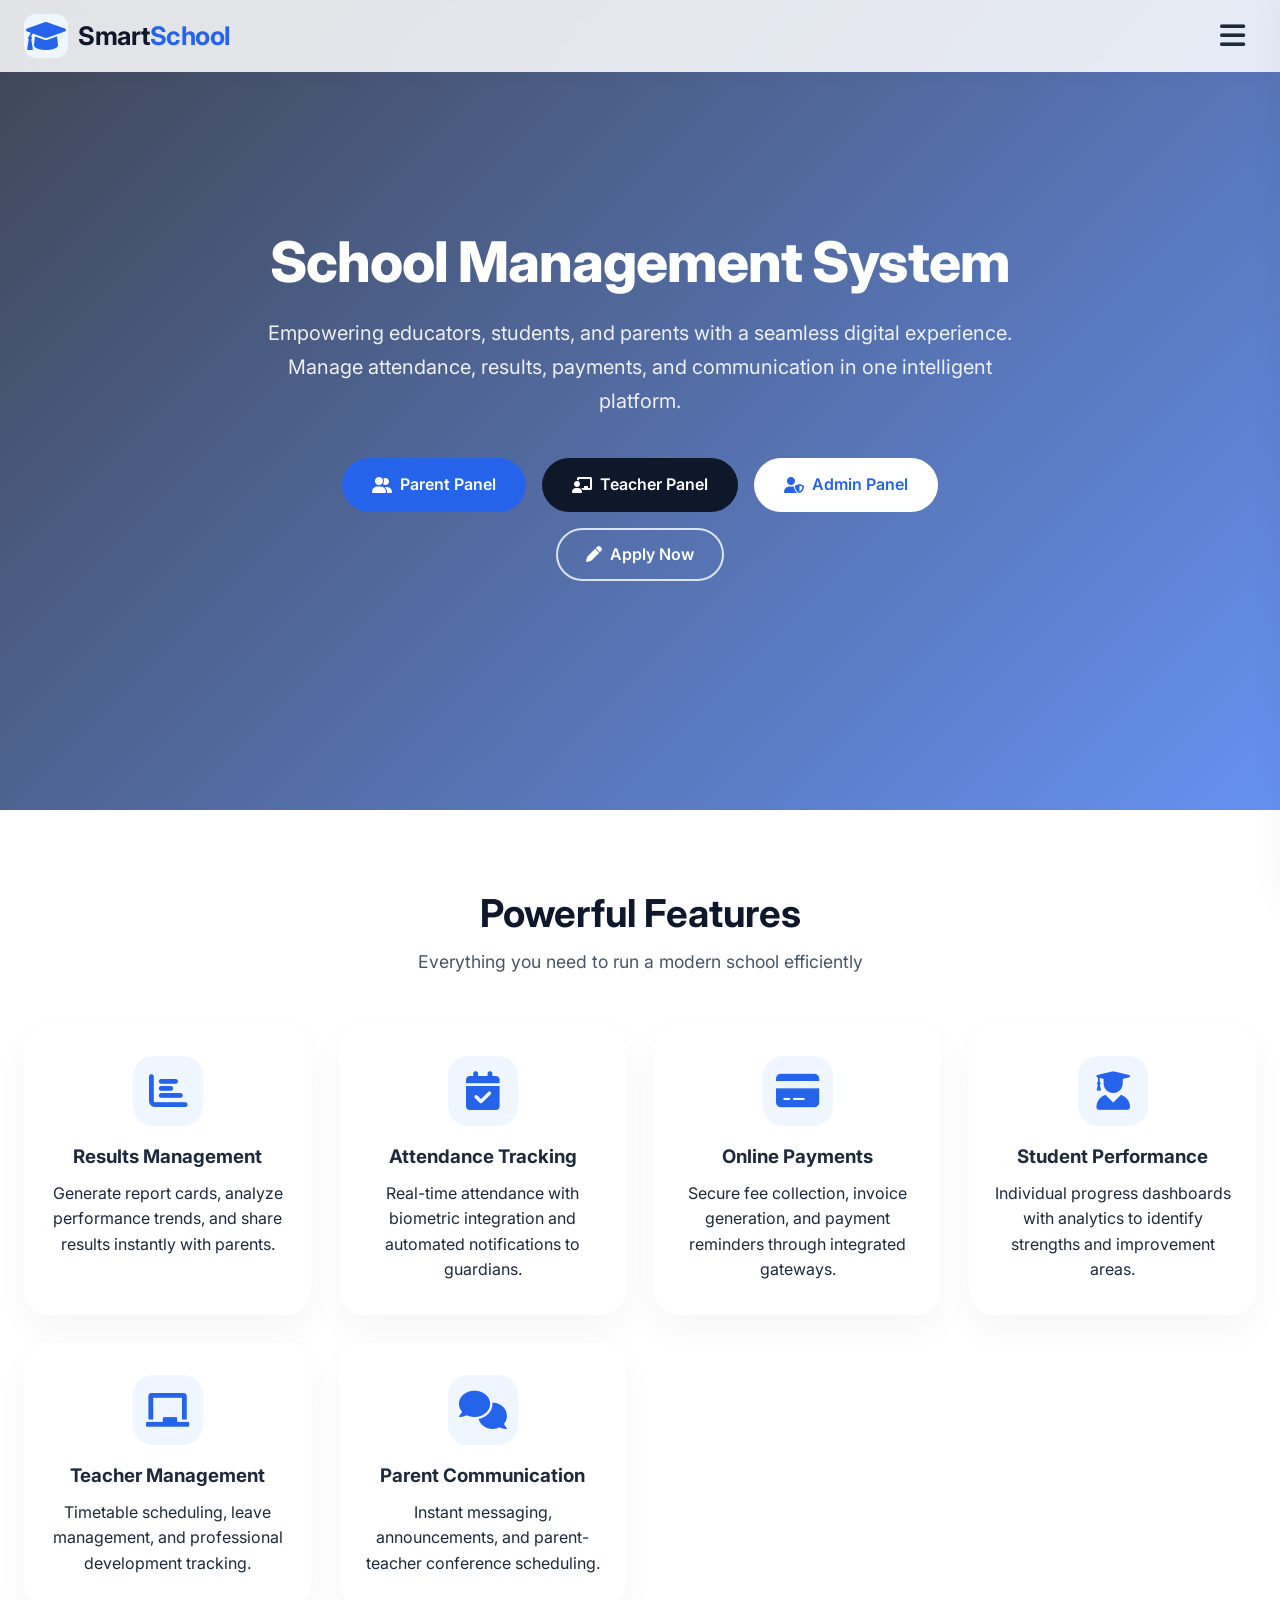
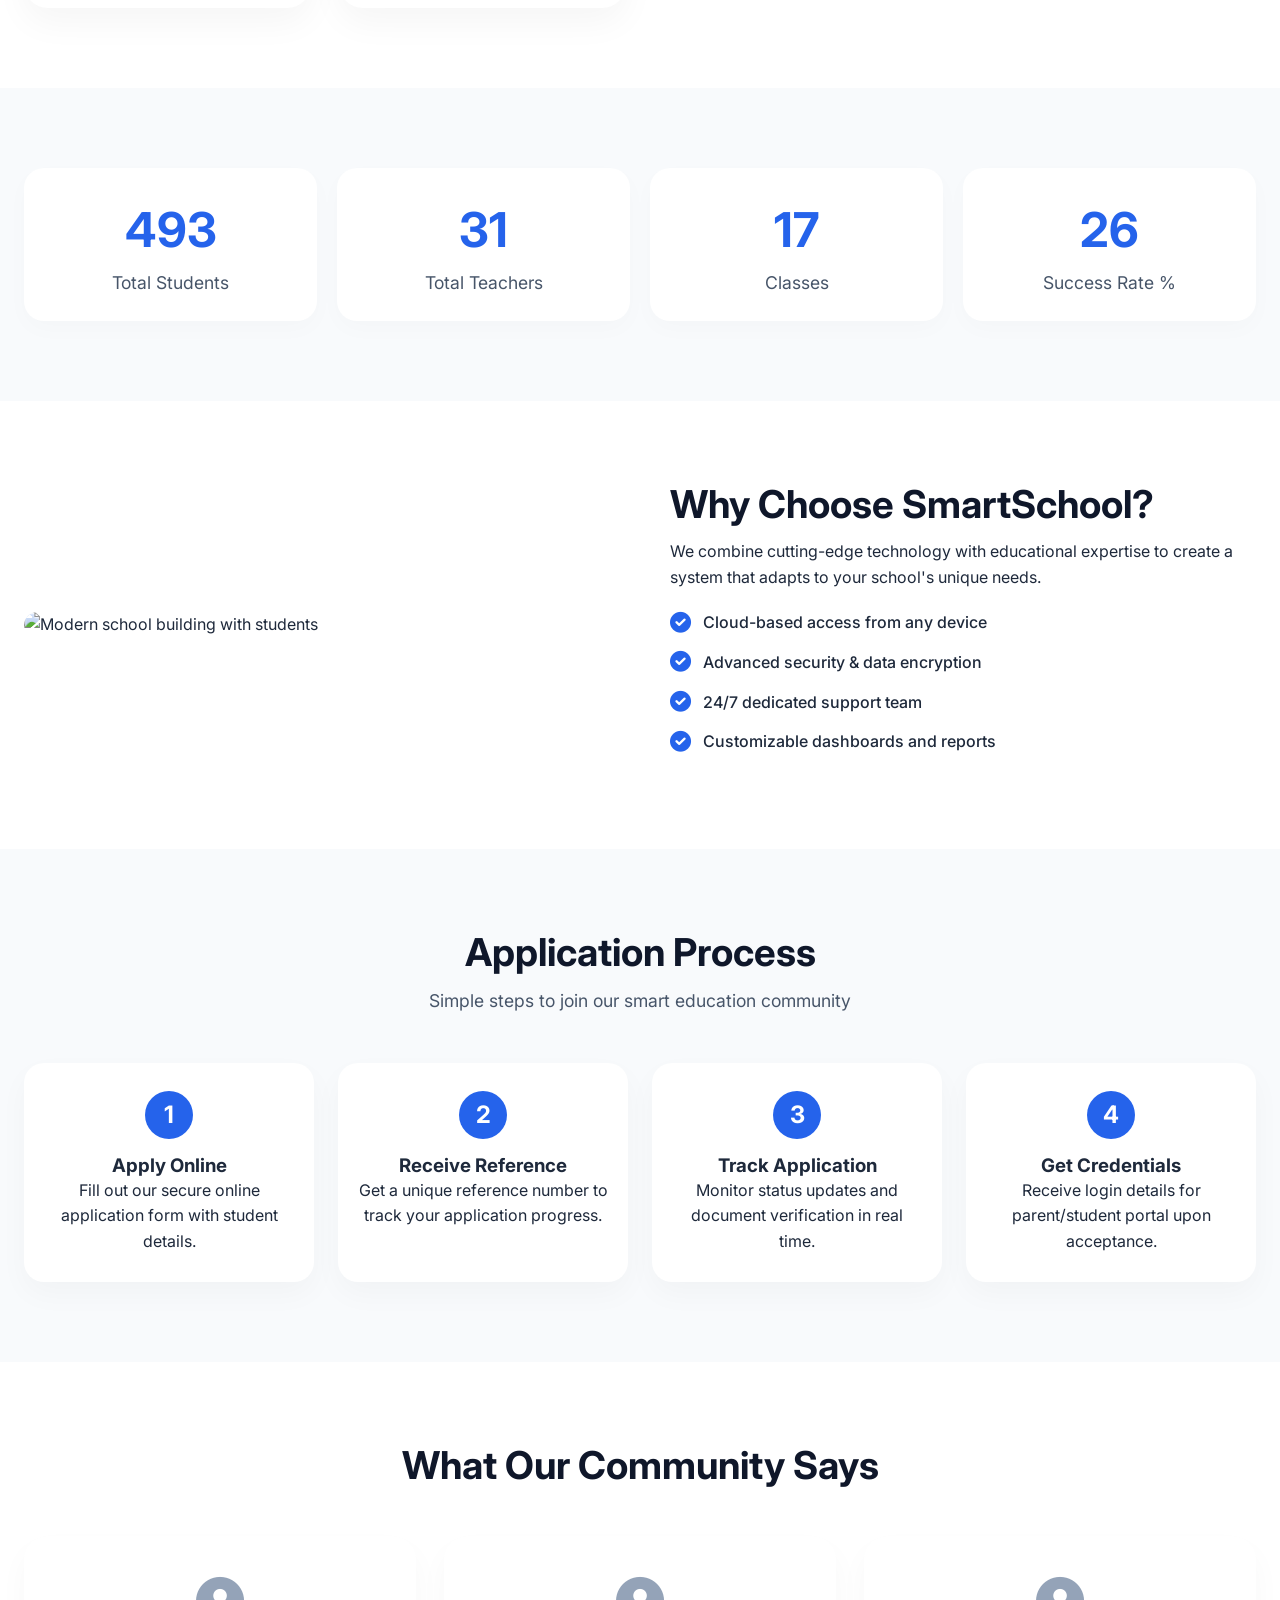
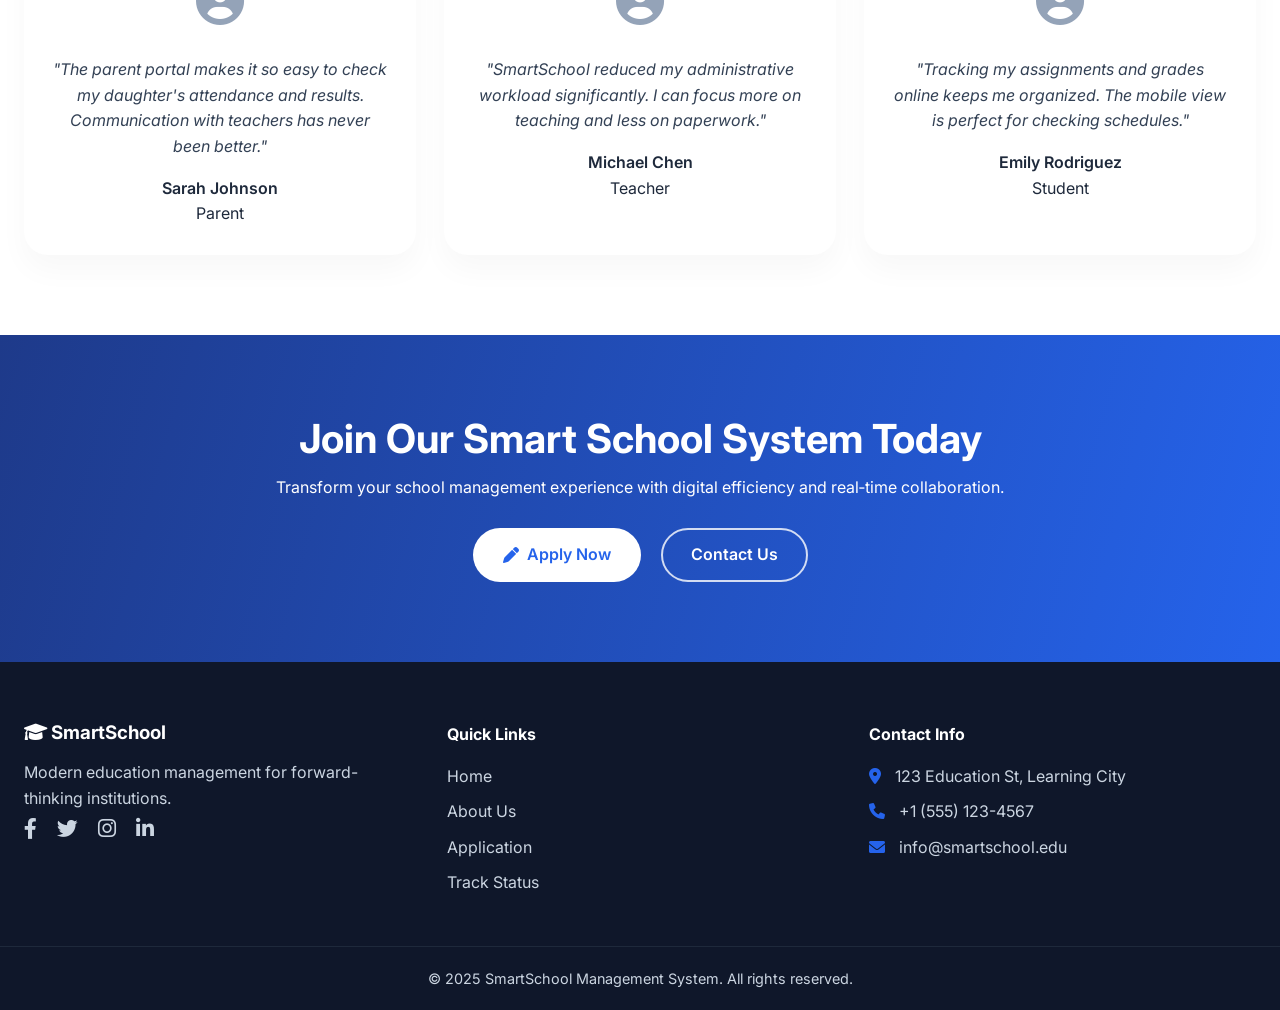
==== index.html @ 9fa846b4 "update html" ====
<!DOCTYPE html>
<html lang="en">
<head>
  <meta charset="UTF-8">
  <meta name="viewport" content="width=device-width, initial-scale=1.0, viewport-fit=cover">
  <title>School Management System | Smart Education</title>
  <!-- Font Awesome 6 icons -->
  <link rel="stylesheet" href="https://cdnjs.cloudflare.com/ajax/libs/font-awesome/6.0.0-beta3/css/all.min.css">
  <!-- Google Fonts: modern typography -->
  <link href="https://fonts.googleapis.com/css2?family=Inter:opsz,wght@14..32,400;14..32,500;14..32,600;14..32,700&display=swap" rel="stylesheet">
  <!-- Link to external CSS -->
  <link rel="stylesheet" href="css/index.css">
</head>
<body>
  <!-- Header / Navbar -->
  <header class="navbar" id="navbar">
    <div class="container nav-container">
      <a href="#" class="logo-area">
        <div class="logo-icon">
          <i class="fas fa-graduation-cap"></i>
        </div>
        <span class="logo-text">Smart<span class="logo-highlight">School</span></span>
      </a>
      <!-- Hamburger icon only (no links visible) -->
      <button class="hamburger-btn" id="hamburgerBtn" aria-label="Open menu">
        <i class="fas fa-bars"></i>
      </button>
    </div>
  </header>

  <!-- Sidebar navigation overlay -->
  <div class="sidebar-overlay" id="sidebarOverlay"></div>
  <nav class="sidebar" id="sidebar">
    <div class="sidebar-header">
      <span class="sidebar-title">Menu</span>
      <button class="close-sidebar-btn" id="closeSidebarBtn" aria-label="Close menu">
        <i class="fas fa-times"></i>
      </button>
    </div>
    <ul class="sidebar-nav">
      <li><a href="#home" class="nav-link">Home</a></li>
      <li><a href="aboutus.html" class="nav-link">About Us</a></li>
      <li><a href="contact.html" class="nav-link">Contact Us</a></li>
      <li><a href="application.html" class="nav-link">Application</a></li>
      <li><a href="track.html" class="nav-link">Track Application</a></li>
      <li><a href="parent-panel.html" class="nav-link panel-link"><i class="fas fa-user-friends"></i> Parent Panel</a></li>
      <li><a href="teacher-panel.html" class="nav-link panel-link"><i class="fas fa-chalkboard-teacher"></i> Teacher Panel</a></li>
      <li><a href="admin-panel.html" class="nav-link panel-link"><i class="fas fa-user-shield"></i> Admin Panel</a></li>
    </ul>
  </nav>

  <main>
    <!-- Hero Section -->
    <section class="hero" id="home">
      <div class="hero-overlay"></div>
      <div class="container hero-content">
        <h1 class="hero-title">School Management System</h1>
        <p class="hero-subtitle">Empowering educators, students, and parents with a seamless digital experience. Manage attendance, results, payments, and communication in one intelligent platform.</p>
        <div class="hero-buttons">
          <a href="#" class="btn btn-primary"><i class="fas fa-user-friends"></i> Parent Panel</a>
          <a href="#" class="btn btn-secondary"><i class="fas fa-chalkboard-teacher"></i> Teacher Panel</a>
          <a href="#" class="btn btn-accent"><i class="fas fa-user-shield"></i> Admin Panel</a>
          <a href="#" class="btn btn-outline-light"><i class="fas fa-pen"></i> Apply Now</a>
        </div>
      </div>
    </section>

    <!-- Features Section -->
    <section class="features section-padding" id="features">
      <div class="container">
        <div class="section-header">
          <h2>Powerful Features</h2>
          <p>Everything you need to run a modern school efficiently</p>
        </div>
        <div class="features-grid">
          <div class="feature-card">
            <div class="feature-icon"><i class="fas fa-chart-bar"></i></div>
            <h3>Results Management</h3>
            <p>Generate report cards, analyze performance trends, and share results instantly with parents.</p>
          </div>
          <div class="feature-card">
            <div class="feature-icon"><i class="fas fa-calendar-check"></i></div>
            <h3>Attendance Tracking</h3>
            <p>Real-time attendance with biometric integration and automated notifications to guardians.</p>
          </div>
          <div class="feature-card">
            <div class="feature-icon"><i class="fas fa-credit-card"></i></div>
            <h3>Online Payments</h3>
            <p>Secure fee collection, invoice generation, and payment reminders through integrated gateways.</p>
          </div>
          <div class="feature-card">
            <div class="feature-icon"><i class="fas fa-user-graduate"></i></div>
            <h3>Student Performance</h3>
            <p>Individual progress dashboards with analytics to identify strengths and improvement areas.</p>
          </div>
          <div class="feature-card">
            <div class="feature-icon"><i class="fas fa-chalkboard"></i></div>
            <h3>Teacher Management</h3>
            <p>Timetable scheduling, leave management, and professional development tracking.</p>
          </div>
          <div class="feature-card">
            <div class="feature-icon"><i class="fas fa-comments"></i></div>
            <h3>Parent Communication</h3>
            <p>Instant messaging, announcements, and parent-teacher conference scheduling.</p>
          </div>
        </div>
      </div>
    </section>

    <!-- Statistics Section with animated counters -->
    <section class="stats section-padding bg-light">
      <div class="container">
        <div class="stats-grid">
          <div class="stat-item">
            <span class="stat-number" data-target="1850">0</span>
            <span class="stat-label">Total Students</span>
          </div>
          <div class="stat-item">
            <span class="stat-number" data-target="120">0</span>
            <span class="stat-label">Total Teachers</span>
          </div>
          <div class="stat-item">
            <span class="stat-number" data-target="65">0</span>
            <span class="stat-label">Classes</span>
          </div>
          <div class="stat-item">
            <span class="stat-number" data-target="98">0</span>
            <span class="stat-label">Success Rate %</span>
          </div>
        </div>
      </div>
    </section>

    <!-- Why Choose Us Section -->
    <section class="why-us section-padding" id="about">
      <div class="container why-us-container">
        <div class="why-us-image">
          <img src="https://images.unsplash.com/photo-1523050854058-8df90910e94e?ixlib=rb-4.0.3&auto=format&fit=crop&w=1350&q=80" alt="Modern school building with students" loading="lazy">
        </div>
        <div class="why-us-content">
          <h2>Why Choose SmartSchool?</h2>
          <p>We combine cutting-edge technology with educational expertise to create a system that adapts to your school's unique needs.</p>
          <ul class="why-list">
            <li><i class="fas fa-check-circle"></i> Cloud-based access from any device</li>
            <li><i class="fas fa-check-circle"></i> Advanced security & data encryption</li>
            <li><i class="fas fa-check-circle"></i> 24/7 dedicated support team</li>
            <li><i class="fas fa-check-circle"></i> Customizable dashboards and reports</li>
          </ul>
        </div>
      </div>
    </section>

    <!-- Application Process Section -->
    <section class="process section-padding bg-light" id="apply">
      <div class="container">
        <div class="section-header">
          <h2>Application Process</h2>
          <p>Simple steps to join our smart education community</p>
        </div>
        <div class="process-steps">
          <div class="step-card">
            <div class="step-number">1</div>
            <h3>Apply Online</h3>
            <p>Fill out our secure online application form with student details.</p>
          </div>
          <div class="step-card">
            <div class="step-number">2</div>
            <h3>Receive Reference</h3>
            <p>Get a unique reference number to track your application progress.</p>
          </div>
          <div class="step-card">
            <div class="step-number">3</div>
            <h3>Track Application</h3>
            <p>Monitor status updates and document verification in real time.</p>
          </div>
          <div class="step-card">
            <div class="step-number">4</div>
            <h3>Get Credentials</h3>
            <p>Receive login details for parent/student portal upon acceptance.</p>
          </div>
        </div>
      </div>
    </section>

    <!-- Testimonials Section -->
    <section class="testimonials section-padding" id="testimonials">
      <div class="container">
        <div class="section-header">
          <h2>What Our Community Says</h2>
        </div>
        <div class="testimonials-grid">
          <div class="testimonial-card">
            <div class="testimonial-avatar"><i class="fas fa-user-circle"></i></div>
            <p>"The parent portal makes it so easy to check my daughter's attendance and results. Communication with teachers has never been better."</p>
            <h4>Sarah Johnson</h4>
            <span>Parent</span>
          </div>
          <div class="testimonial-card">
            <div class="testimonial-avatar"><i class="fas fa-user-circle"></i></div>
            <p>"SmartSchool reduced my administrative workload significantly. I can focus more on teaching and less on paperwork."</p>
            <h4>Michael Chen</h4>
            <span>Teacher</span>
          </div>
          <div class="testimonial-card">
            <div class="testimonial-avatar"><i class="fas fa-user-circle"></i></div>
            <p>"Tracking my assignments and grades online keeps me organized. The mobile view is perfect for checking schedules."</p>
            <h4>Emily Rodriguez</h4>
            <span>Student</span>
          </div>
        </div>
      </div>
    </section>

    <!-- CTA Section -->
    <section class="cta section-padding" id="track">
      <div class="container cta-content">
        <h2>Join Our Smart School System Today</h2>
        <p>Transform your school management experience with digital efficiency and real‑time collaboration.</p>
        <div class="cta-buttons">
          <a href="#" class="btn btn-light"><i class="fas fa-pen"></i> Apply Now</a>
          <a href="#" class="btn btn-outline-light">Contact Us</a>
        </div>
      </div>
    </section>
  </main>

  <!-- Footer -->
  <footer class="footer" id="contact">
    <div class="container footer-grid">
      <div class="footer-col">
        <h3><i class="fas fa-graduation-cap"></i> SmartSchool</h3>
        <p>Modern education management for forward-thinking institutions.</p>
        <div class="social-icons">
          <a href="#"><i class="fab fa-facebook-f"></i></a>
          <a href="#"><i class="fab fa-twitter"></i></a>
          <a href="#"><i class="fab fa-instagram"></i></a>
          <a href="#"><i class="fab fa-linkedin-in"></i></a>
        </div>
      </div>
      <div class="footer-col">
        <h4>Quick Links</h4>
        <ul>
          <li><a href="#">Home</a></li>
          <li><a href="#">About Us</a></li>
          <li><a href="#">Application</a></li>
          <li><a href="#">Track Status</a></li>
        </ul>
      </div>
      <div class="footer-col">
        <h4>Contact Info</h4>
        <ul class="contact-info">
          <li><i class="fas fa-map-marker-alt"></i> 123 Education St, Learning City</li>
          <li><i class="fas fa-phone"></i> +1 (555) 123-4567</li>
          <li><i class="fas fa-envelope"></i> info@smartschool.edu</li>
        </ul>
      </div>
    </div>
    <div class="footer-bottom container">
      <p>&copy; 2025 SmartSchool Management System. All rights reserved.</p>
    </div>
  </footer>

  <!-- Link to external JavaScript -->
  <script src="js/index.js"></script>
</body>
</html>
---- css/index.css ----
/* index.css - Modern School Management System Styles */

/* Base & Reset */
* {
  margin: 0;
  padding: 0;
  box-sizing: border-box;
}

body {
  font-family: 'Inter', sans-serif;
  background: #ffffff;
  color: #1e293b;
  line-height: 1.6;
  overflow-x: hidden;
}

.container {
  max-width: 1280px;
  margin: 0 auto;
  padding: 0 24px;
}

.section-padding {
  padding: 80px 0;
}

/* Typography */
h1, h2, h3 {
  font-weight: 700;
  line-height: 1.2;
}

h2 {
  font-size: 2.4rem;
  margin-bottom: 12px;
  color: #0f172a;
}

.section-header {
  text-align: center;
  margin-bottom: 48px;
}

.section-header p {
  font-size: 1.1rem;
  color: #475569;
  max-width: 600px;
  margin: 0 auto;
}

/* Navbar - transparent at top, solid on scroll */
.navbar {
  position: fixed;
  top: 0;
  left: 0;
  width: 100%;
  z-index: 1000;
  background: rgba(255, 255, 255, 0.85);
  backdrop-filter: blur(12px);
  box-shadow: 0 4px 20px rgba(0,0,0,0.02);
  transition: background 0.3s ease, box-shadow 0.3s ease;
  padding: 12px 0;
}

.navbar.scrolled {
  background: rgba(255, 255, 255, 0.98);
  box-shadow: 0 10px 30px rgba(0,0,0,0.06);
}

.nav-container {
  display: flex;
  align-items: center;
  justify-content: space-between;
}

.logo-area {
  display: flex;
  align-items: center;
  text-decoration: none;
  gap: 10px;
}

.logo-icon {
  font-size: 2rem;
  color: #2563eb;
  background: #eff6ff;
  width: 44px;
  height: 44px;
  display: flex;
  align-items: center;
  justify-content: center;
  border-radius: 12px;
}

.logo-text {
  font-size: 1.6rem;
  font-weight: 700;
  color: #0f172a;
  letter-spacing: -0.5px;
}

.logo-highlight {
  color: #2563eb;
}

/* Hamburger button */
.hamburger-btn {
  background: transparent;
  border: none;
  font-size: 1.8rem;
  color: #1e293b;
  cursor: pointer;
  display: flex;
  align-items: center;
  justify-content: center;
  width: 48px;
  height: 48px;
  border-radius: 12px;
  transition: background 0.2s;
}

.hamburger-btn:hover {
  background: #f1f5f9;
}

/* Sidebar overlay */
.sidebar-overlay {
  position: fixed;
  top: 0;
  left: 0;
  width: 100%;
  height: 100%;
  background: rgba(0, 0, 0, 0.5);
  z-index: 1100;
  opacity: 0;
  visibility: hidden;
  transition: opacity 0.3s ease, visibility 0.3s ease;
}

.sidebar-overlay.active {
  opacity: 1;
  visibility: visible;
}

/* Sidebar navigation */
.sidebar {
  position: fixed;
  top: 0;
  right: -320px;
  width: 300px;
  max-width: 85%;
  height: 100%;
  background: #ffffff;
  box-shadow: -10px 0 40px rgba(0,0,0,0.08);
  z-index: 1200;
  padding: 24px 20px;
  transition: right 0.35s cubic-bezier(0.25, 0.8, 0.25, 1);
  display: flex;
  flex-direction: column;
}

.sidebar.active {
  right: 0;
}

.sidebar-header {
  display: flex;
  justify-content: space-between;
  align-items: center;
  margin-bottom: 32px;
}

.sidebar-title {
  font-weight: 600;
  font-size: 1.3rem;
  color: #0f172a;
}

.close-sidebar-btn {
  background: none;
  border: none;
  font-size: 1.6rem;
  color: #64748b;
  cursor: pointer;
  padding: 6px;
  border-radius: 8px;
  transition: background 0.2s;
}

.close-sidebar-btn:hover {
  background: #f1f5f9;
}

.sidebar-nav {
  list-style: none;
  display: flex;
  flex-direction: column;
  gap: 12px;
}

.sidebar-nav li a {
  display: block;
  padding: 12px 16px;
  border-radius: 12px;
  color: #334155;
  text-decoration: none;
  font-weight: 500;
  transition: all 0.2s;
  font-size: 1.05rem;
}

.sidebar-nav li a:hover,
.sidebar-nav li a:focus {
  background: #eff6ff;
  color: #2563eb;
}

.panel-link i {
  margin-right: 10px;
  width: 20px;
  text-align: center;
}

/* Hero section */
.hero {
  position: relative;
  min-height: 90vh;
  display: flex;
  align-items: center;
  background: url('https://images.unsplash.com/photo-1497633762265-9d179a990aa6?ixlib=rb-4.0.3&auto=format&fit=crop&w=1470&q=80') center/cover no-repeat;
  color: white;
  margin-top: 0;
}

.hero-overlay {
  position: absolute;
  top: 0;
  left: 0;
  width: 100%;
  height: 100%;
  background: linear-gradient(135deg, rgba(15,23,42,0.8) 0%, rgba(37,99,235,0.7) 100%);
}

.hero-content {
  position: relative;
  z-index: 2;
  max-width: 800px;
  text-align: center;
  margin: 0 auto;
}

.hero-title {
  font-size: 3.5rem;
  font-weight: 800;
  margin-bottom: 20px;
  letter-spacing: -1px;
}

.hero-subtitle {
  font-size: 1.25rem;
  margin-bottom: 40px;
  color: rgba(255,255,255,0.9);
  line-height: 1.7;
}

.hero-buttons {
  display: flex;
  flex-wrap: wrap;
  justify-content: center;
  gap: 16px;
}

/* Buttons global */
.btn {
  display: inline-flex;
  align-items: center;
  gap: 8px;
  padding: 12px 28px;
  border-radius: 40px;
  font-weight: 600;
  text-decoration: none;
  transition: all 0.25s;
  font-size: 1rem;
  border: 2px solid transparent;
}

.btn-primary {
  background: #2563eb;
  color: white;
}
.btn-primary:hover { background: #1d4ed8; transform: translateY(-2px); box-shadow: 0 8px 20px rgba(37,99,235,0.3); }

.btn-secondary {
  background: #0f172a;
  color: white;
}
.btn-secondary:hover { background: #1e293b; transform: translateY(-2px); }

.btn-accent {
  background: #ffffff;
  color: #2563eb;
}
.btn-accent:hover { background: #f8fafc; transform: translateY(-2px); }

.btn-outline-light {
  border-color: rgba(255,255,255,0.8);
  color: white;
}
.btn-outline-light:hover { background: rgba(255,255,255,0.15); }

.btn-light {
  background: white;
  color: #2563eb;
}
.btn-light:hover { background: #f1f5f9; }

/* Features grid */
.features-grid {
  display: grid;
  grid-template-columns: repeat(auto-fit, minmax(280px, 1fr));
  gap: 28px;
}

.feature-card {
  background: white;
  padding: 32px 24px;
  border-radius: 24px;
  box-shadow: 0 15px 35px rgba(0,0,0,0.04);
  transition: transform 0.3s, box-shadow 0.3s;
  text-align: center;
}

.feature-card:hover {
  transform: translateY(-8px);
  box-shadow: 0 25px 45px rgba(37,99,235,0.08);
}

.feature-icon {
  font-size: 2.4rem;
  color: #2563eb;
  background: #eff6ff;
  width: 70px;
  height: 70px;
  display: flex;
  align-items: center;
  justify-content: center;
  margin: 0 auto 20px;
  border-radius: 20px;
}

.feature-card h3 {
  margin-bottom: 12px;
}

/* Statistics */
.bg-light {
  background: #f8fafc;
}

.stats-grid {
  display: grid;
  grid-template-columns: repeat(4, 1fr);
  gap: 20px;
  text-align: center;
}

.stat-item {
  padding: 24px;
  background: white;
  border-radius: 20px;
  box-shadow: 0 8px 25px rgba(0,0,0,0.02);
}

.stat-number {
  font-size: 3rem;
  font-weight: 700;
  color: #2563eb;
  display: block;
}

.stat-label {
  font-size: 1.1rem;
  color: #475569;
}

/* Why Choose Us */
.why-us-container {
  display: flex;
  align-items: center;
  gap: 60px;
  flex-wrap: wrap;
}

.why-us-image {
  flex: 1 1 400px;
  border-radius: 24px;
  overflow: hidden;
}

.why-us-image img {
  width: 100%;
  height: auto;
  display: block;
  object-fit: cover;
  border-radius: 24px;
}

.why-us-content {
  flex: 1 1 400px;
}

.why-list {
  list-style: none;
  margin-top: 20px;
}

.why-list li {
  margin-bottom: 14px;
  display: flex;
  align-items: center;
  gap: 12px;
  font-weight: 500;
}

.why-list i {
  color: #2563eb;
  font-size: 1.3rem;
}

/* Process steps */
.process-steps {
  display: grid;
  grid-template-columns: repeat(auto-fit, minmax(220px, 1fr));
  gap: 24px;
}

.step-card {
  background: white;
  padding: 28px 20px;
  border-radius: 20px;
  text-align: center;
  box-shadow: 0 12px 30px rgba(0,0,0,0.03);
  transition: transform 0.2s;
}

.step-card:hover { transform: translateY(-5px); }

.step-number {
  width: 48px;
  height: 48px;
  background: #2563eb;
  color: white;
  font-weight: 700;
  font-size: 1.5rem;
  border-radius: 50%;
  display: flex;
  align-items: center;
  justify-content: center;
  margin: 0 auto 16px;
}

/* Testimonials */
.testimonials-grid {
  display: grid;
  grid-template-columns: repeat(auto-fit, minmax(260px, 1fr));
  gap: 28px;
}

.testimonial-card {
  background: white;
  padding: 28px;
  border-radius: 24px;
  box-shadow: 0 15px 30px rgba(0,0,0,0.03);
  text-align: center;
}

.testimonial-avatar {
  font-size: 3rem;
  color: #94a3b8;
  margin-bottom: 16px;
}

.testimonial-card p {
  font-style: italic;
  color: #334155;
}

.testimonial-card h4 {
  margin-top: 16px;
  font-weight: 600;
}

/* CTA */
.cta {
  background: linear-gradient(105deg, #1e3a8a, #2563eb);
  color: white;
  text-align: center;
  border-radius: 0;
}

.cta-content h2 {
  color: white;
  font-size: 2.5rem;
}

.cta-buttons {
  display: flex;
  justify-content: center;
  gap: 20px;
  margin-top: 28px;
  flex-wrap: wrap;
}

/* Footer */
.footer {
  background: #0f172a;
  color: #cbd5e1;
  padding: 60px 0 20px;
}

.footer-grid {
  display: grid;
  grid-template-columns: repeat(auto-fit, minmax(200px, 1fr));
  gap: 36px;
  margin-bottom: 40px;
}

.footer h3, .footer h4 {
  color: white;
  margin-bottom: 16px;
}

.social-icons a {
  color: #cbd5e1;
  margin-right: 16px;
  font-size: 1.3rem;
  transition: color 0.2s;
}

.social-icons a:hover { color: white; }

.footer ul {
  list-style: none;
}

.footer ul li {
  margin-bottom: 10px;
}

.footer ul li a {
  color: #cbd5e1;
  text-decoration: none;
}

.footer ul li a:hover { color: white; }

.contact-info i {
  margin-right: 10px;
  color: #2563eb;
}

.footer-bottom {
  border-top: 1px solid #1e293b;
  padding-top: 20px;
  text-align: center;
  font-size: 0.9rem;
}

/* Responsive adjustments */
@media (max-width: 768px) {
  .hero-title { font-size: 2.4rem; }
  .stats-grid { grid-template-columns: repeat(2, 1fr); }
  .why-us-container { flex-direction: column; }
}

@media (max-width: 480px) {
  .hero-buttons { flex-direction: column; align-items: center; }
  .btn { width: 80%; justify-content: center; }
}
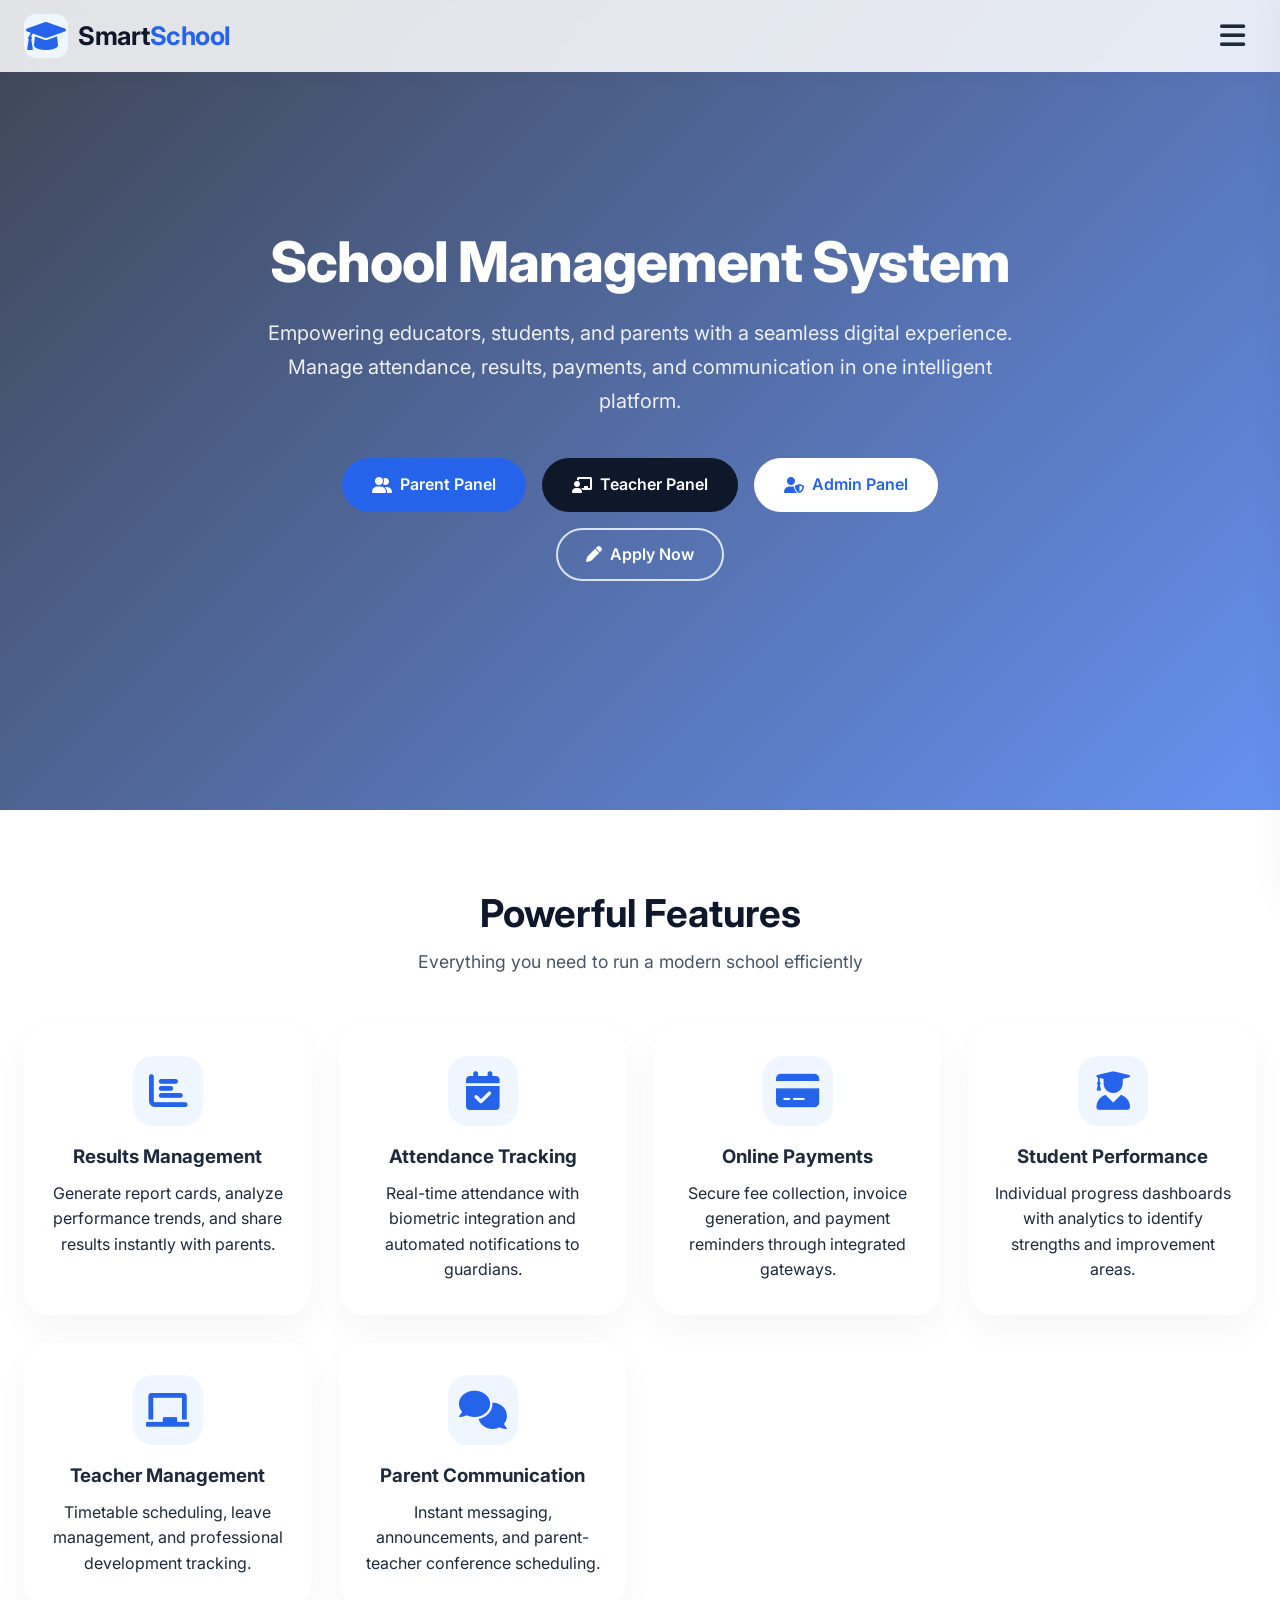
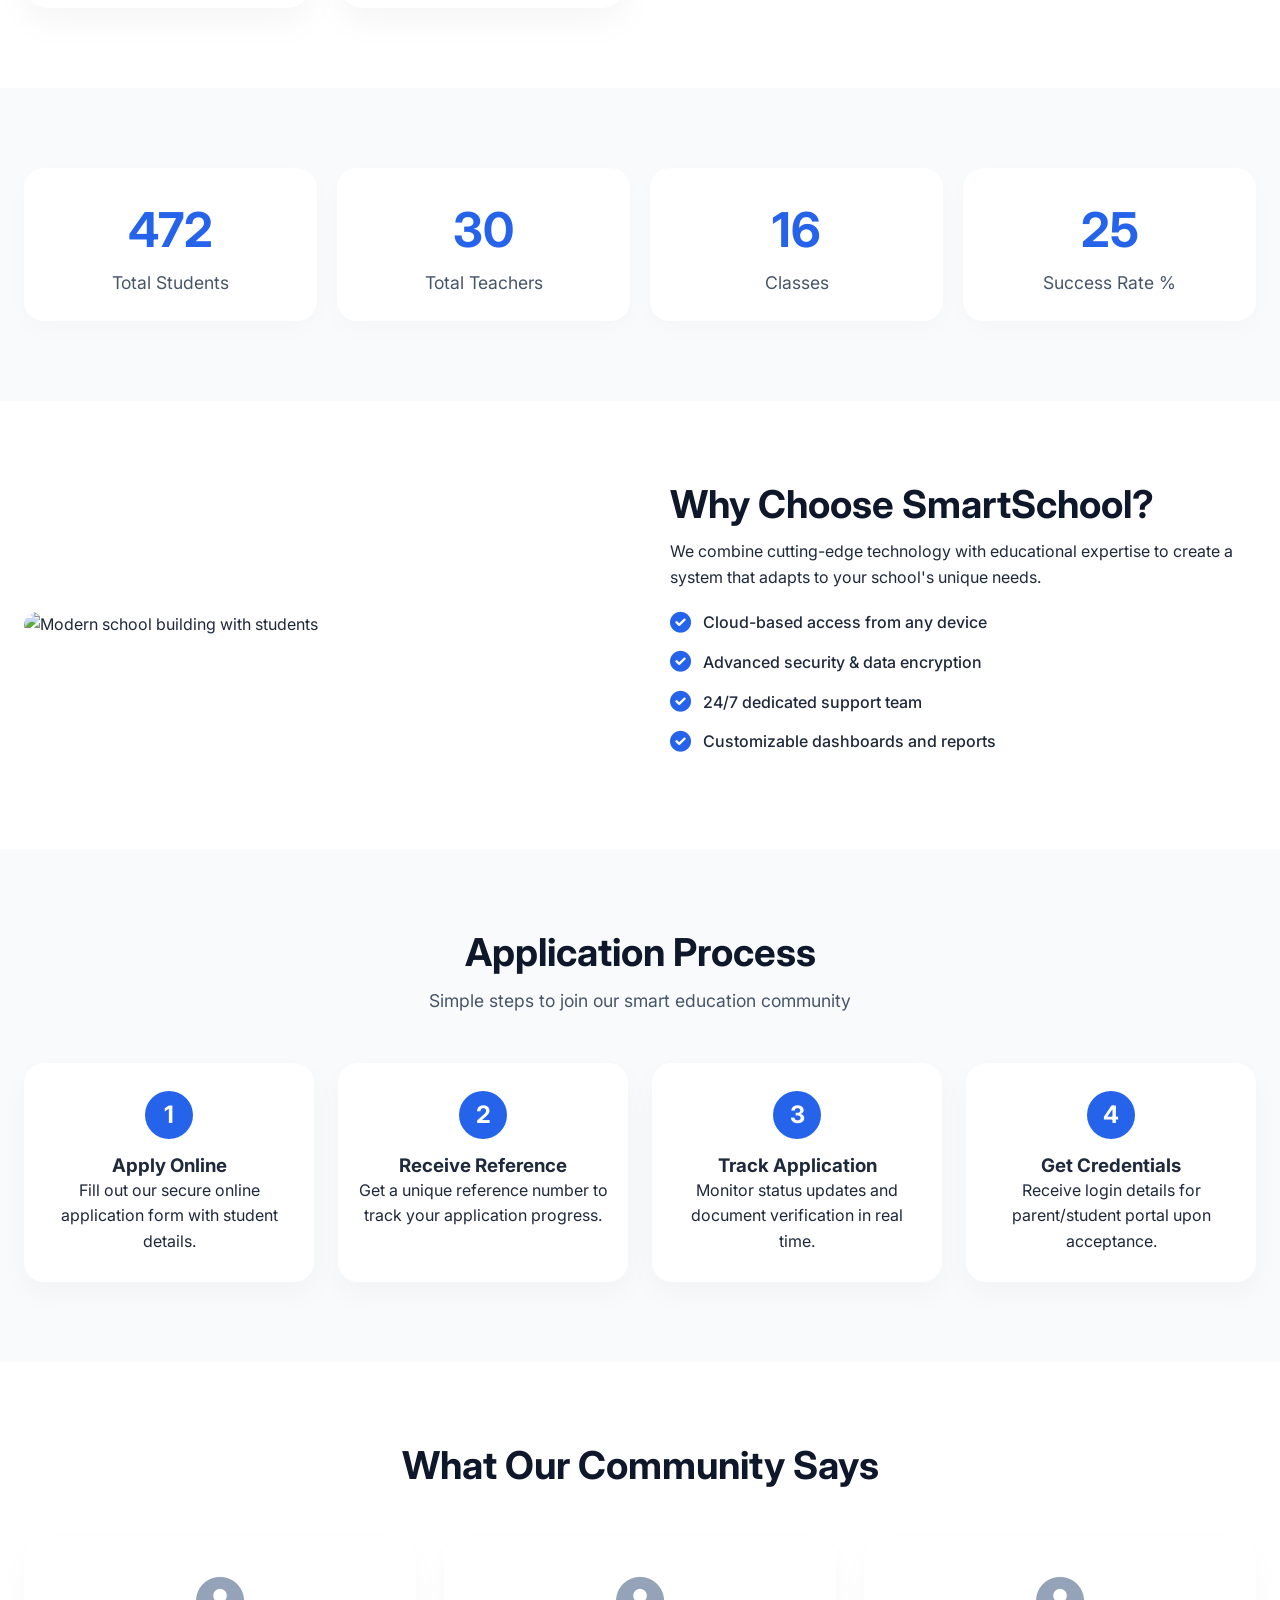
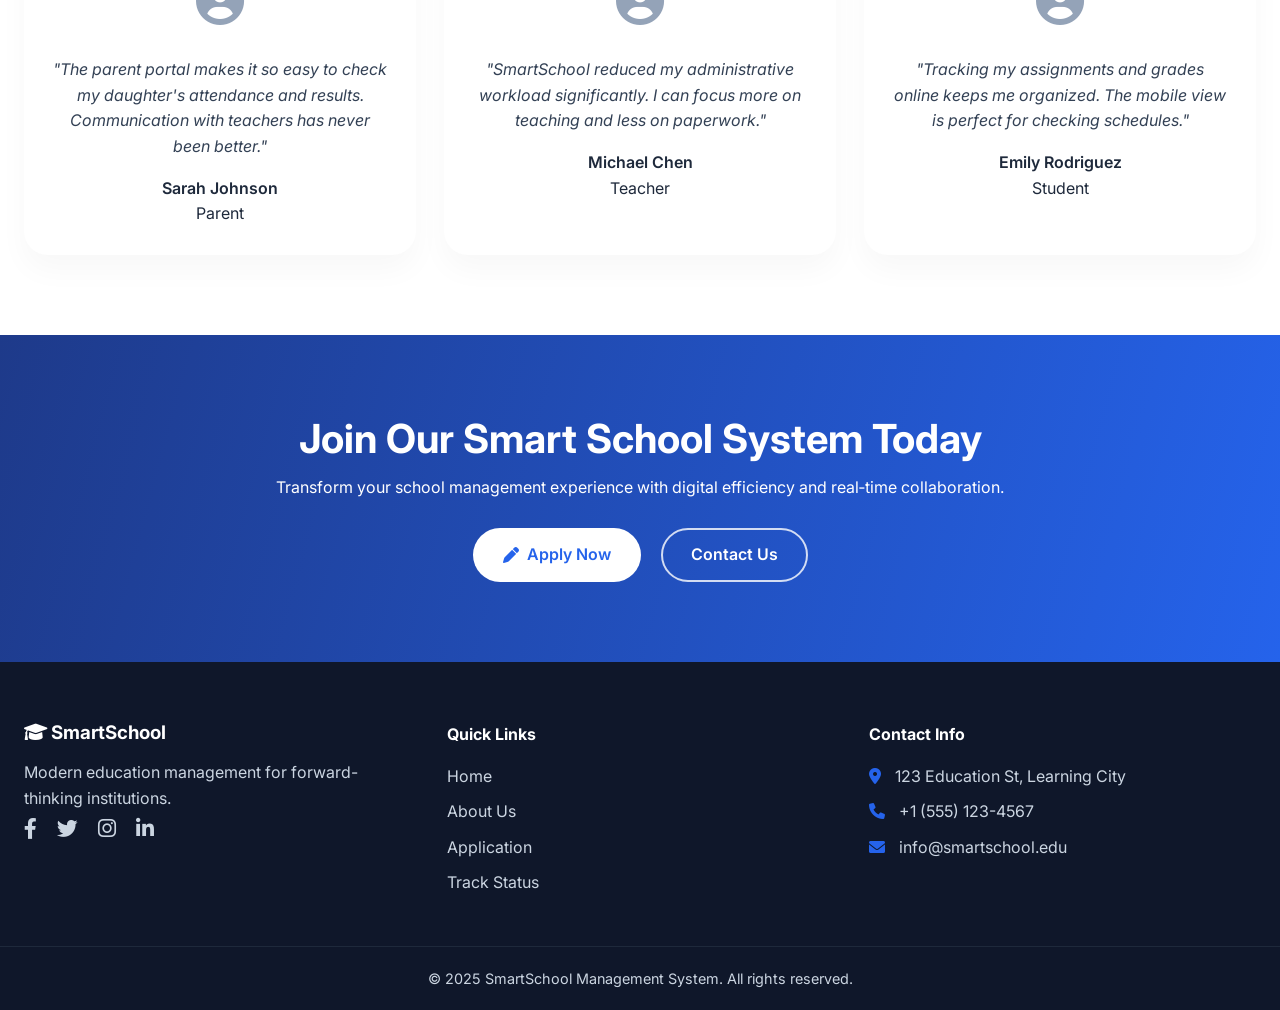
==== commit 3b0bf57b: "updates" ====
--- a/index.html
+++ b/index.html
@@ -40,9 +40,9 @@
     </div>
     <ul class="sidebar-nav">
       <li><a href="#home" class="nav-link">Home</a></li>
-      <li><a href="aboutus.html" class="nav-link">About Us</a></li>
+      <li><a href="about.html" class="nav-link">About Us</a></li>
       <li><a href="contact.html" class="nav-link">Contact Us</a></li>
-      <li><a href="application.html" class="nav-link">Application</a></li>
+      <li><a href="aplication.html" class="nav-link">Application</a></li>
       <li><a href="track.html" class="nav-link">Track Application</a></li>
       <li><a href="parent-panel.html" class="nav-link panel-link"><i class="fas fa-user-friends"></i> Parent Panel</a></li>
       <li><a href="teacher-panel.html" class="nav-link panel-link"><i class="fas fa-chalkboard-teacher"></i> Teacher Panel</a></li>
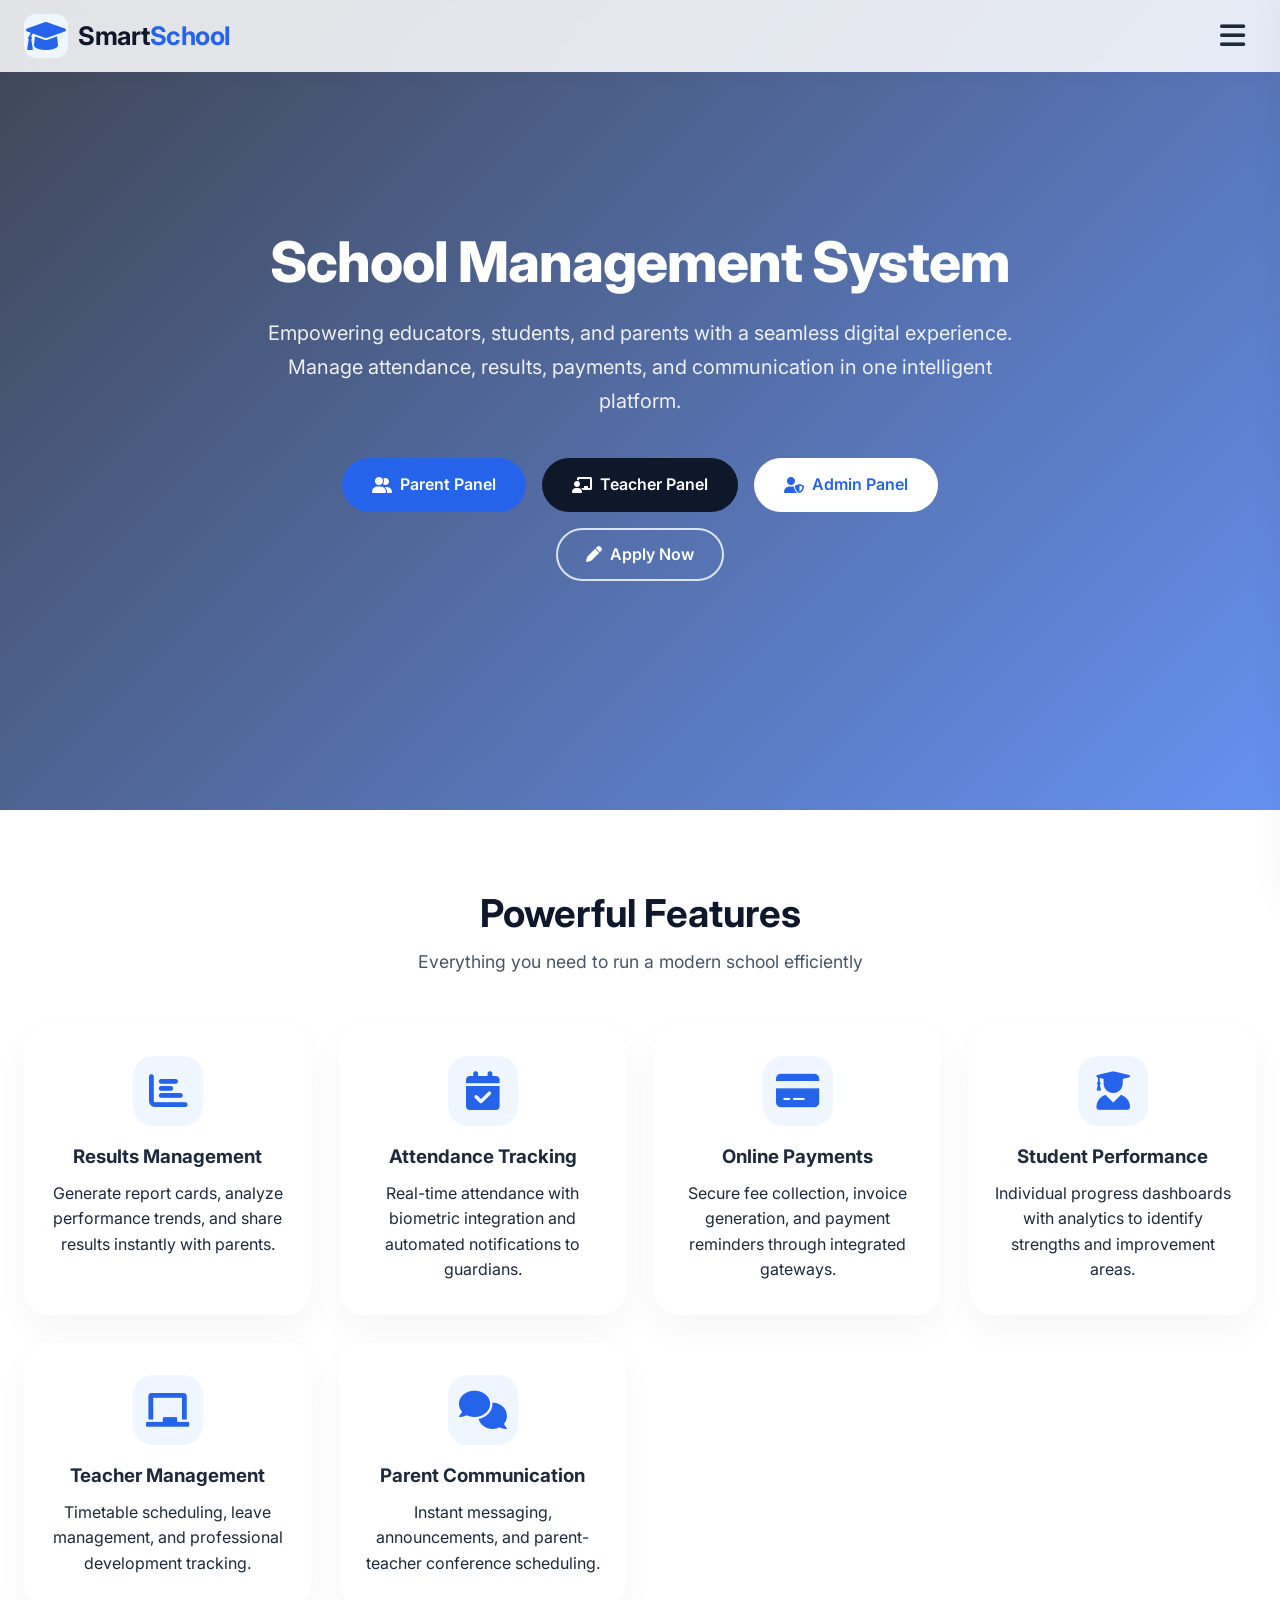
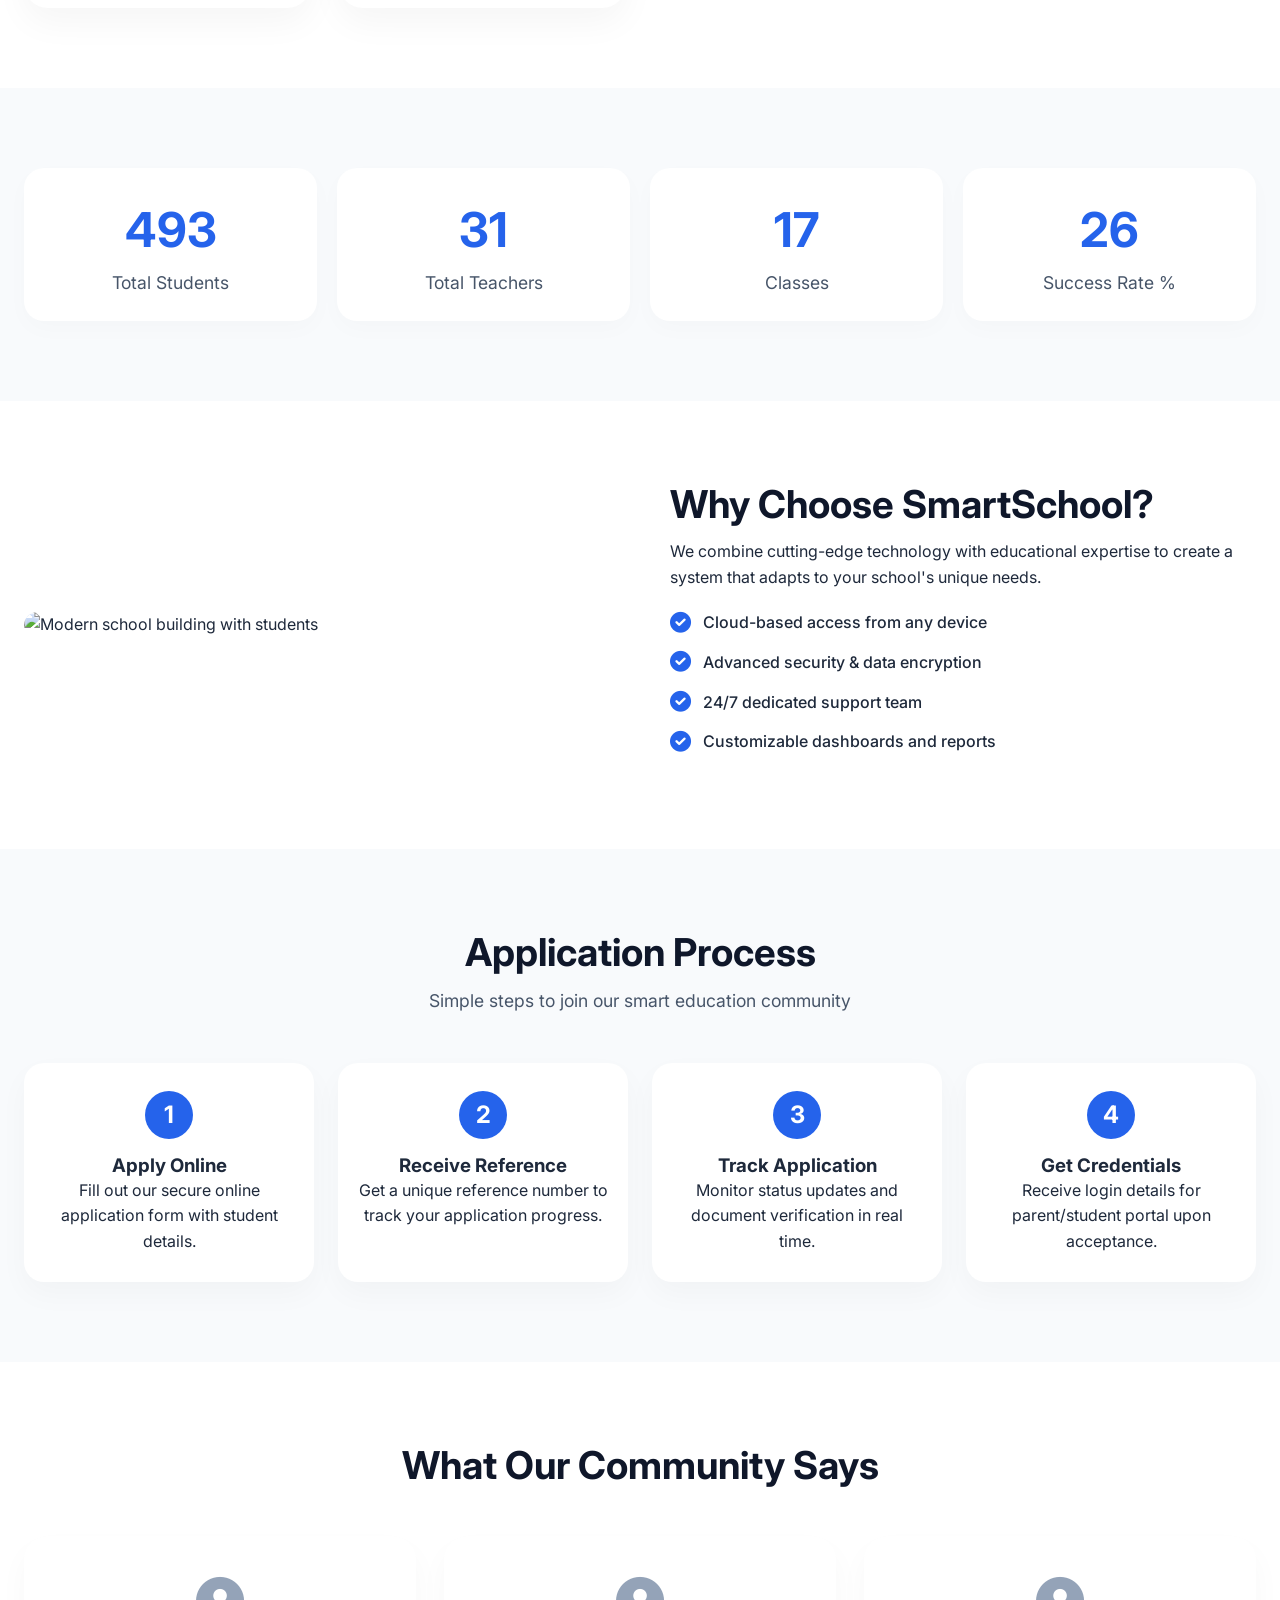
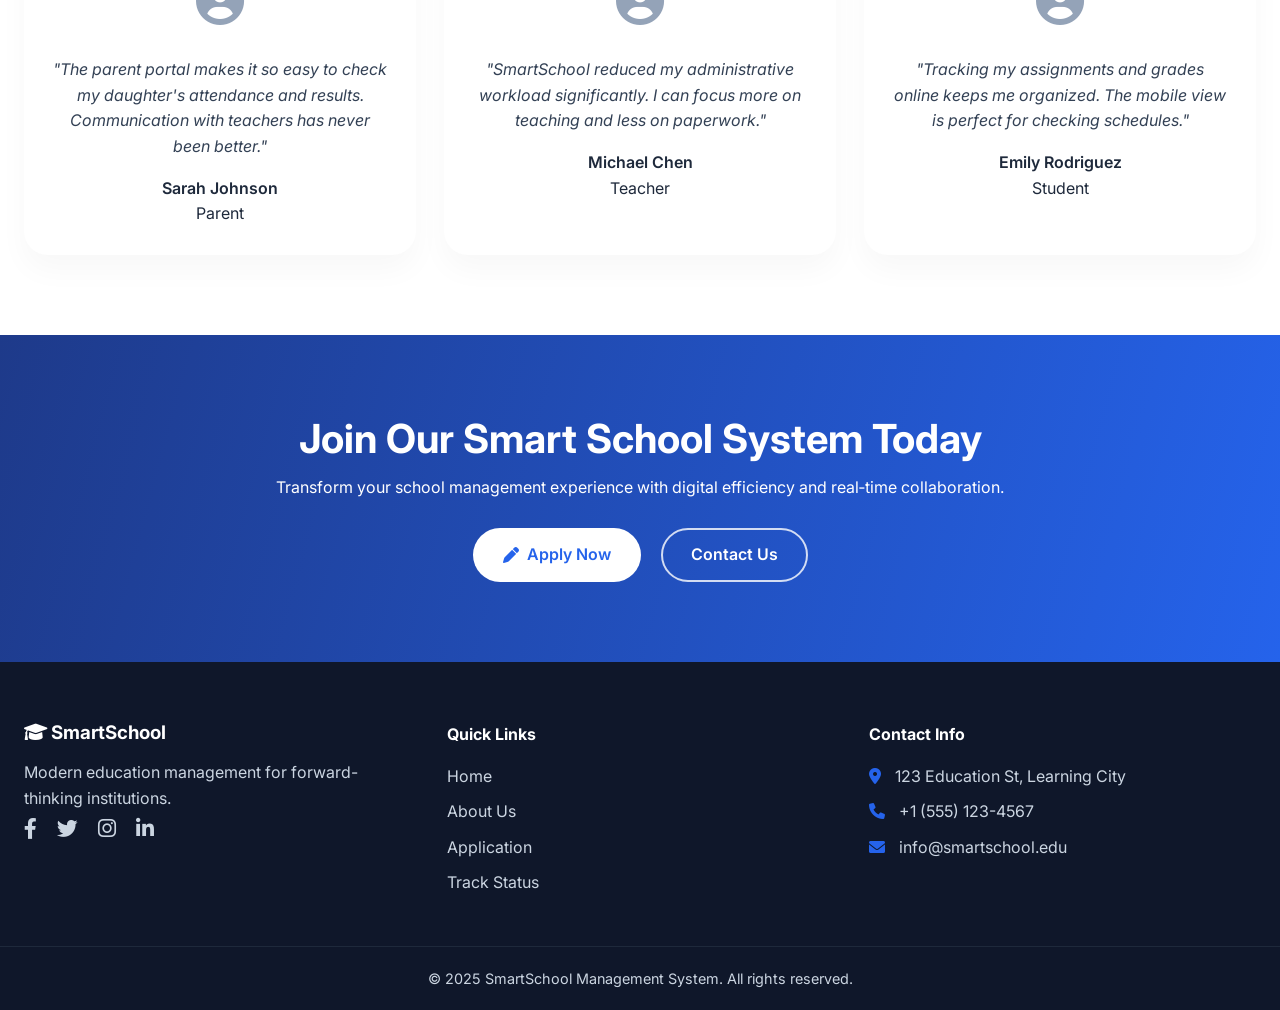
==== commit cf2a3e06: "auth in parent updates" ====
--- a/index.html
+++ b/index.html
@@ -58,10 +58,10 @@
         <h1 class="hero-title">School Management System</h1>
         <p class="hero-subtitle">Empowering educators, students, and parents with a seamless digital experience. Manage attendance, results, payments, and communication in one intelligent platform.</p>
         <div class="hero-buttons">
-          <a href="#" class="btn btn-primary"><i class="fas fa-user-friends"></i> Parent Panel</a>
-          <a href="#" class="btn btn-secondary"><i class="fas fa-chalkboard-teacher"></i> Teacher Panel</a>
-          <a href="#" class="btn btn-accent"><i class="fas fa-user-shield"></i> Admin Panel</a>
-          <a href="#" class="btn btn-outline-light"><i class="fas fa-pen"></i> Apply Now</a>
+          <a href="parent-panel.html" class="btn btn-primary"><i class="fas fa-user-friends"></i> Parent Panel</a>
+          <a href="teacher-panel.html" class="btn btn-secondary"><i class="fas fa-chalkboard-teacher"></i> Teacher Panel</a>
+          <a href="admin-panel.html" class="btn btn-accent"><i class="fas fa-user-shield"></i> Admin Panel</a>
+          <a href="aplication.html" class="btn btn-outline-light"><i class="fas fa-pen"></i> Apply Now</a>
         </div>
       </div>
     </section>
@@ -218,8 +218,8 @@
         <h2>Join Our Smart School System Today</h2>
         <p>Transform your school management experience with digital efficiency and real‑time collaboration.</p>
         <div class="cta-buttons">
-          <a href="#" class="btn btn-light"><i class="fas fa-pen"></i> Apply Now</a>
-          <a href="#" class="btn btn-outline-light">Contact Us</a>
+          <a href="aplication.html" class="btn btn-light"><i class="fas fa-pen"></i> Apply Now</a>
+          <a href="contact.html" class="btn btn-outline-light">Contact Us</a>
         </div>
       </div>
     </section>
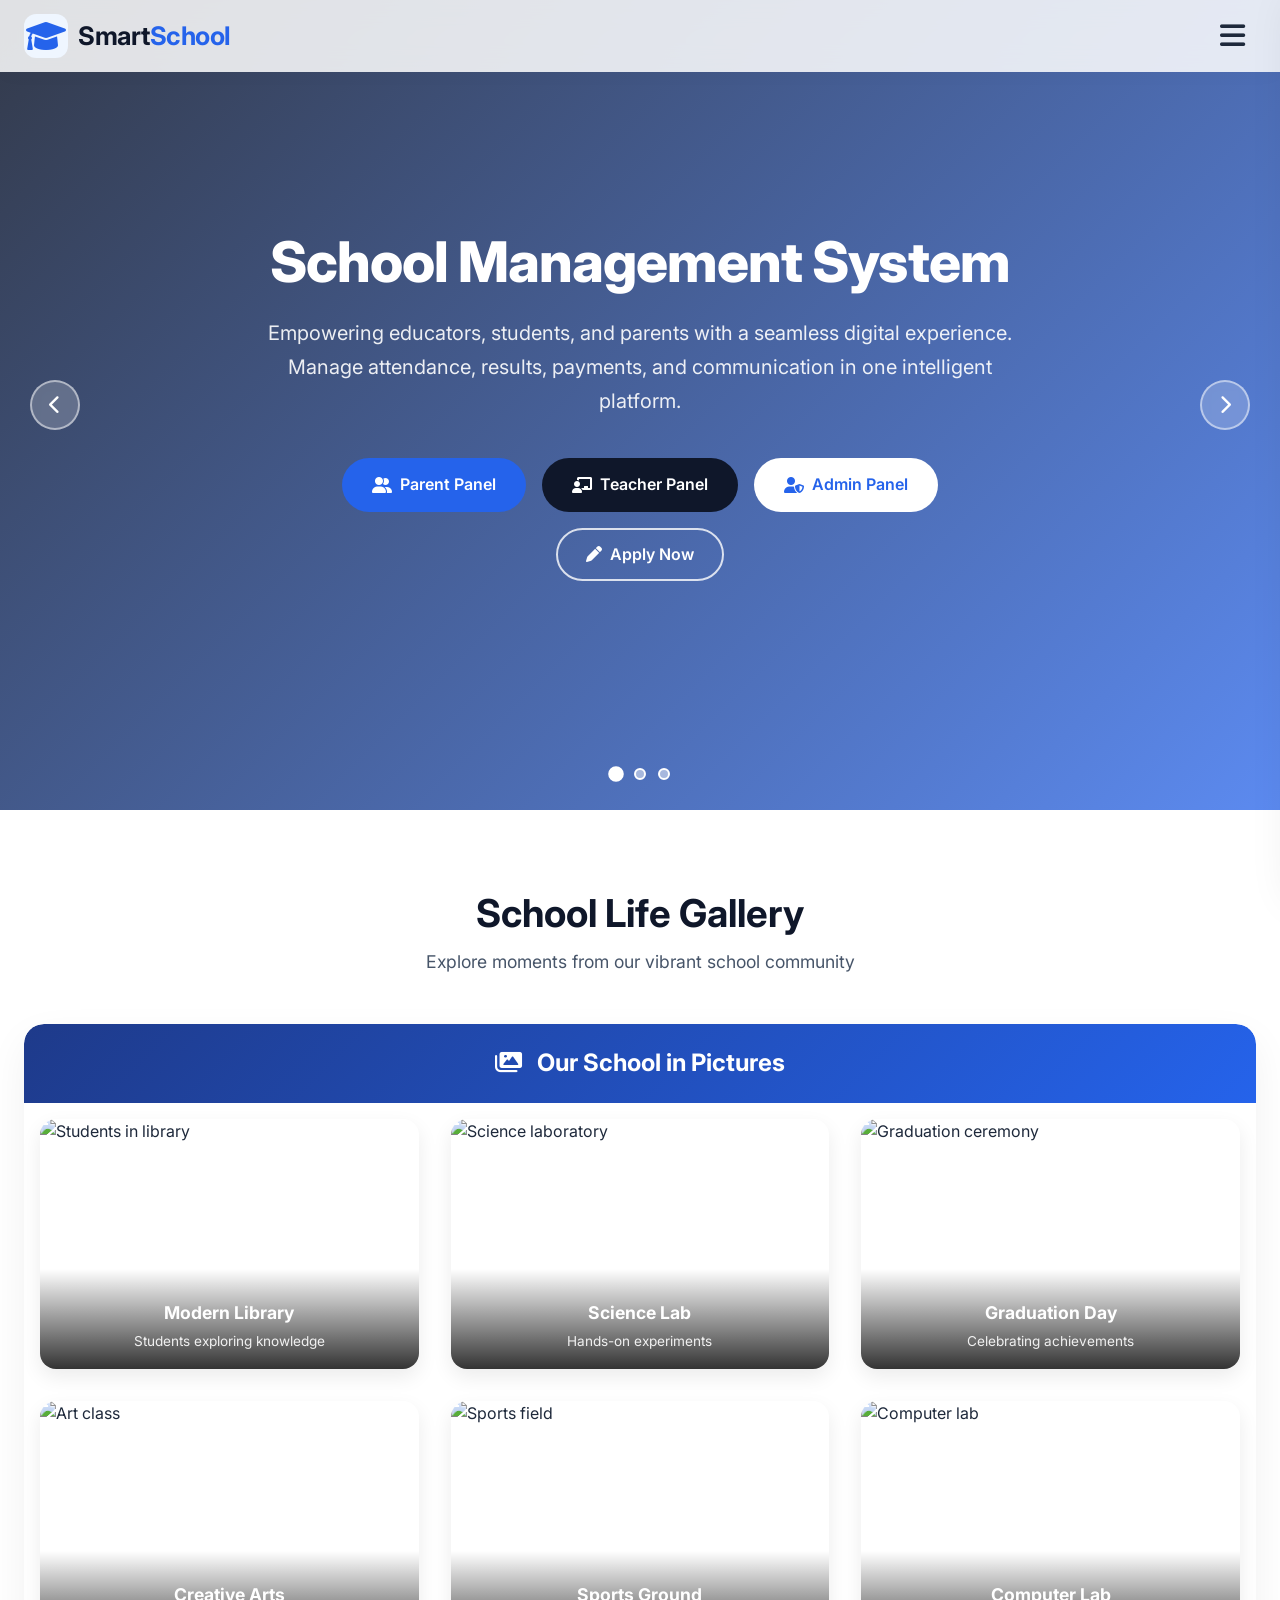
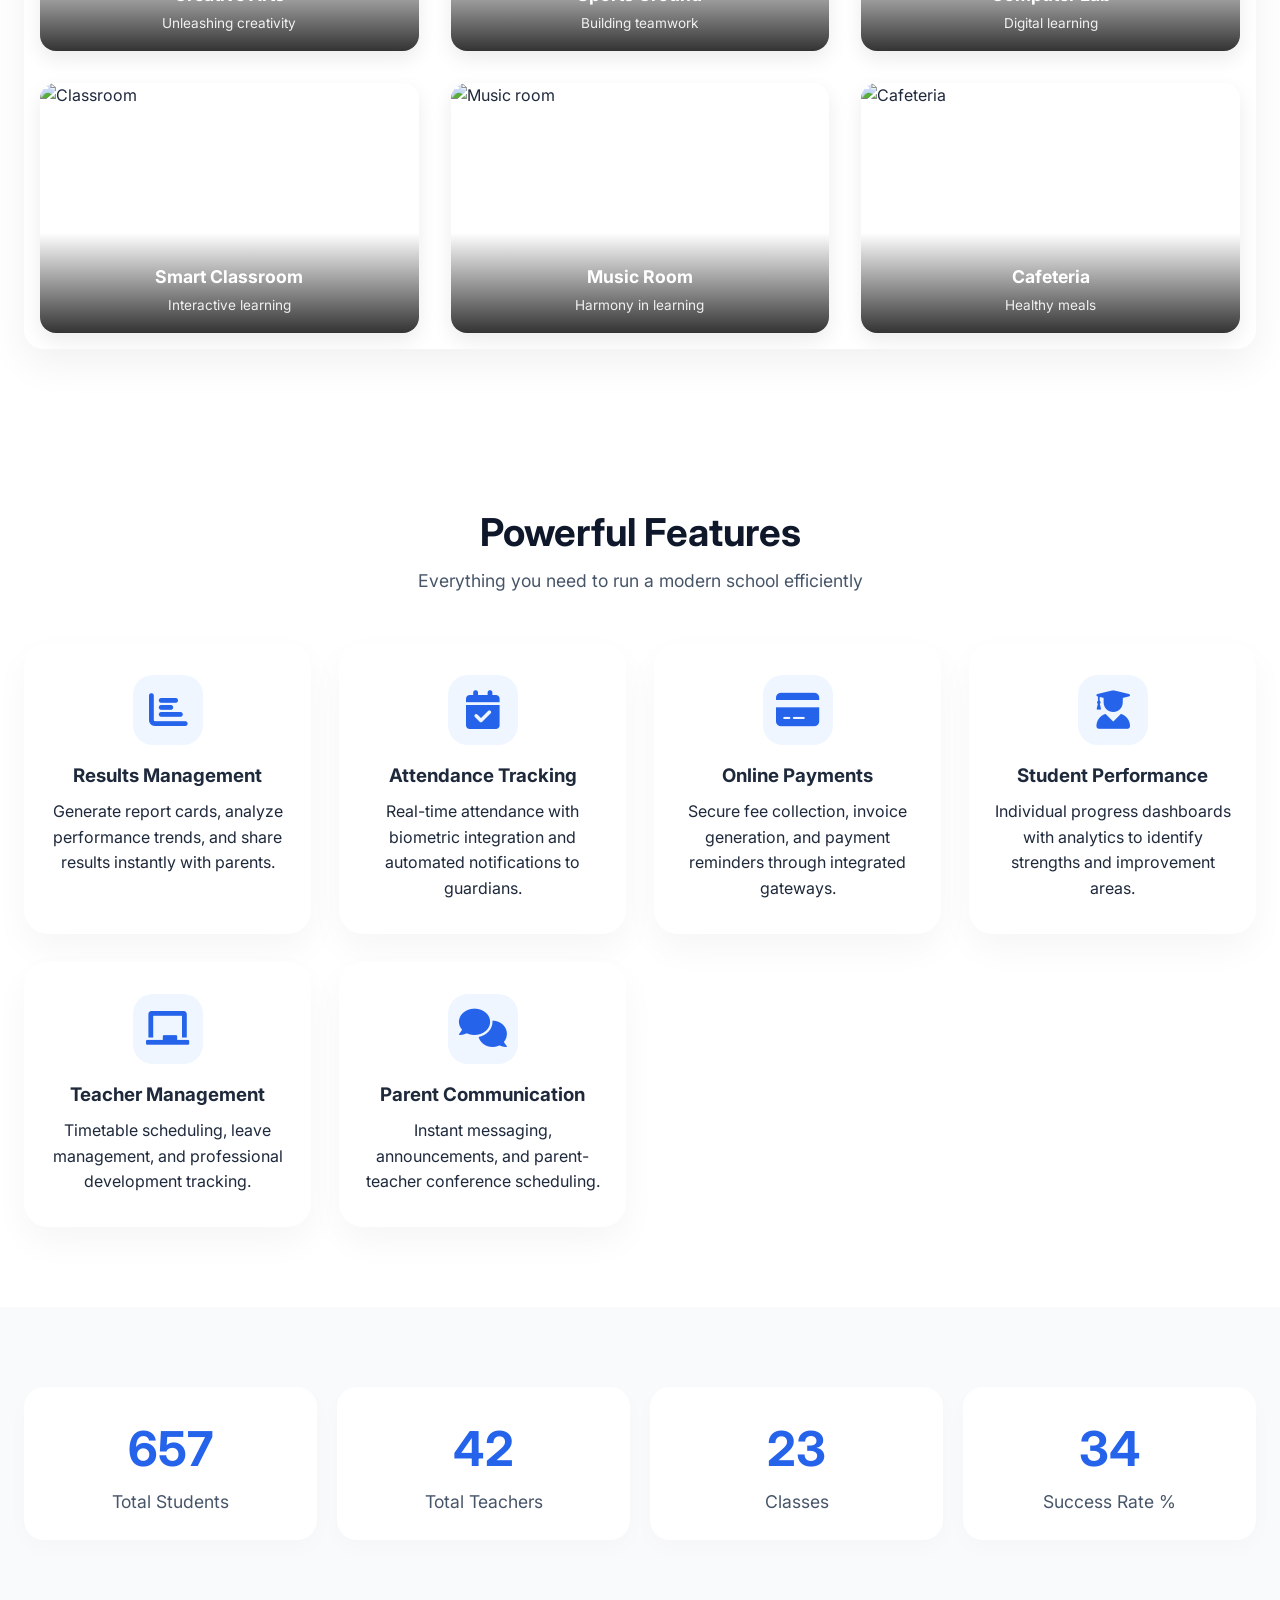
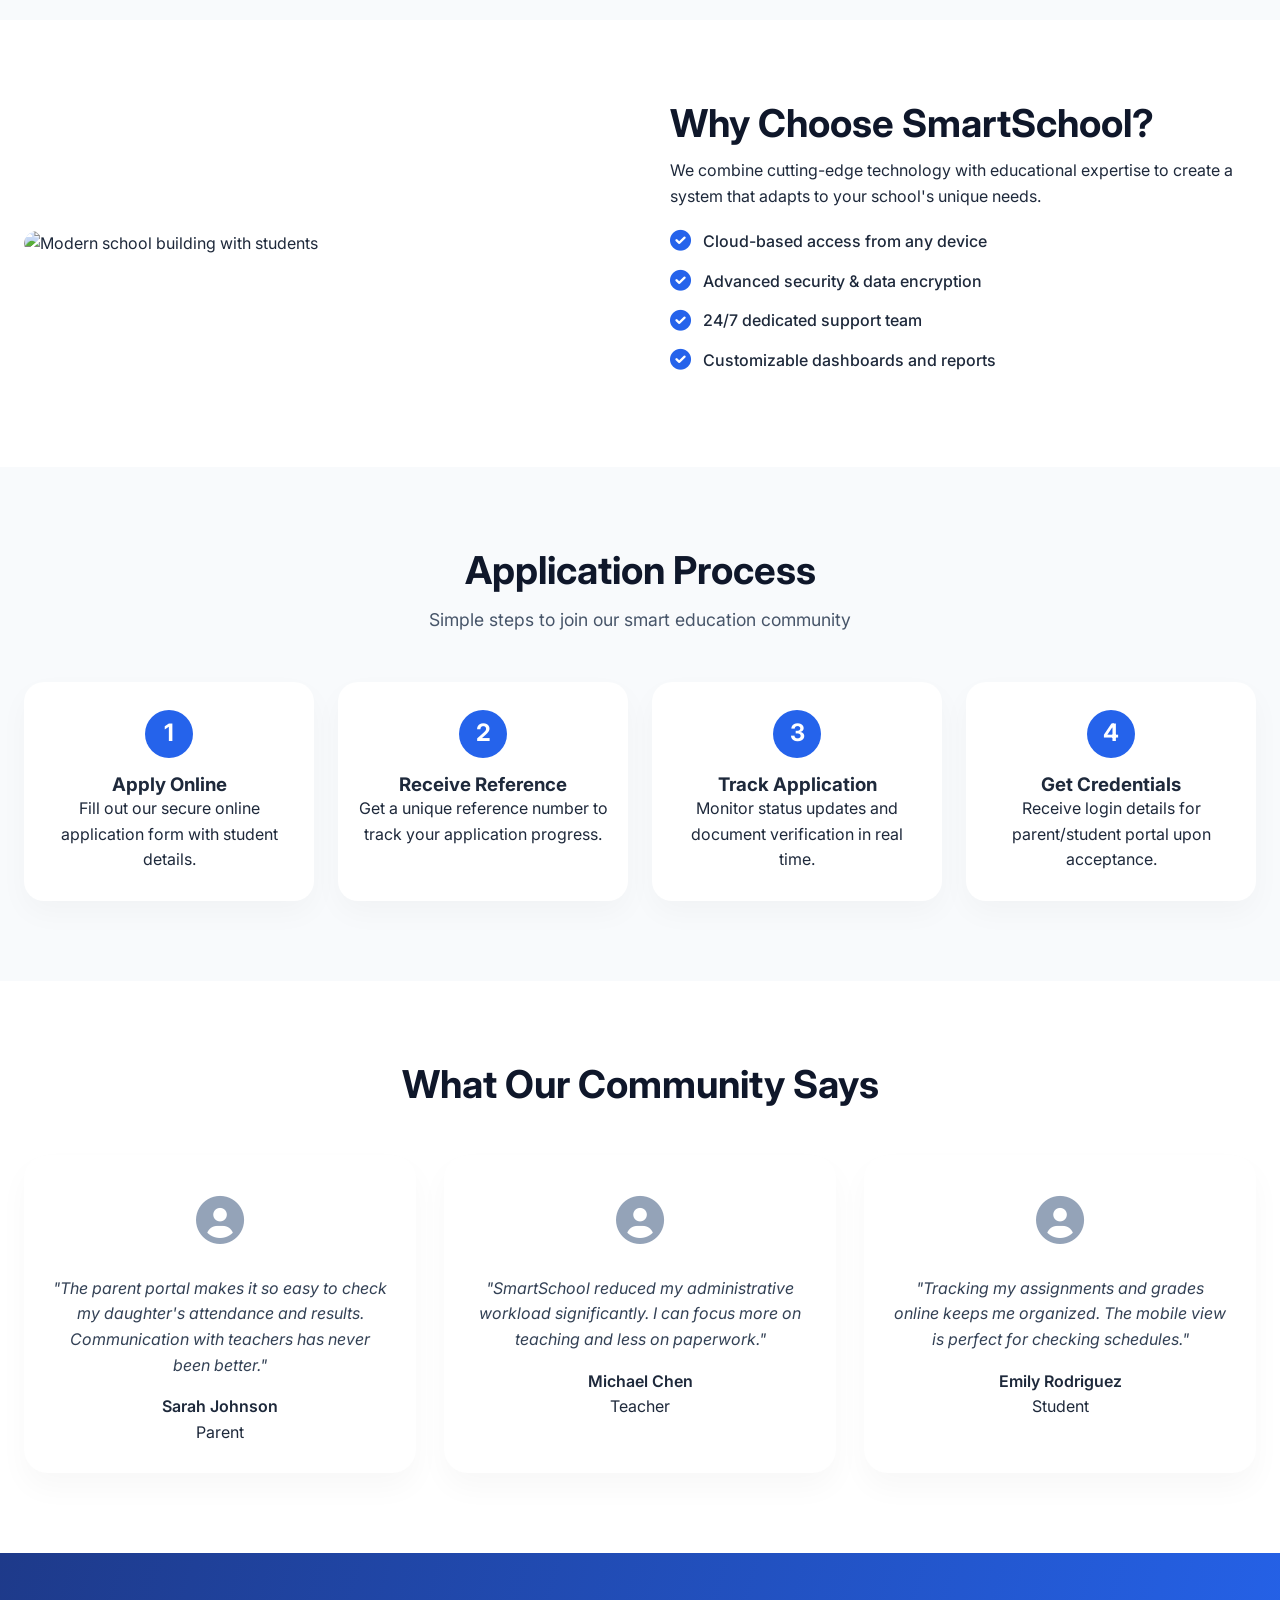
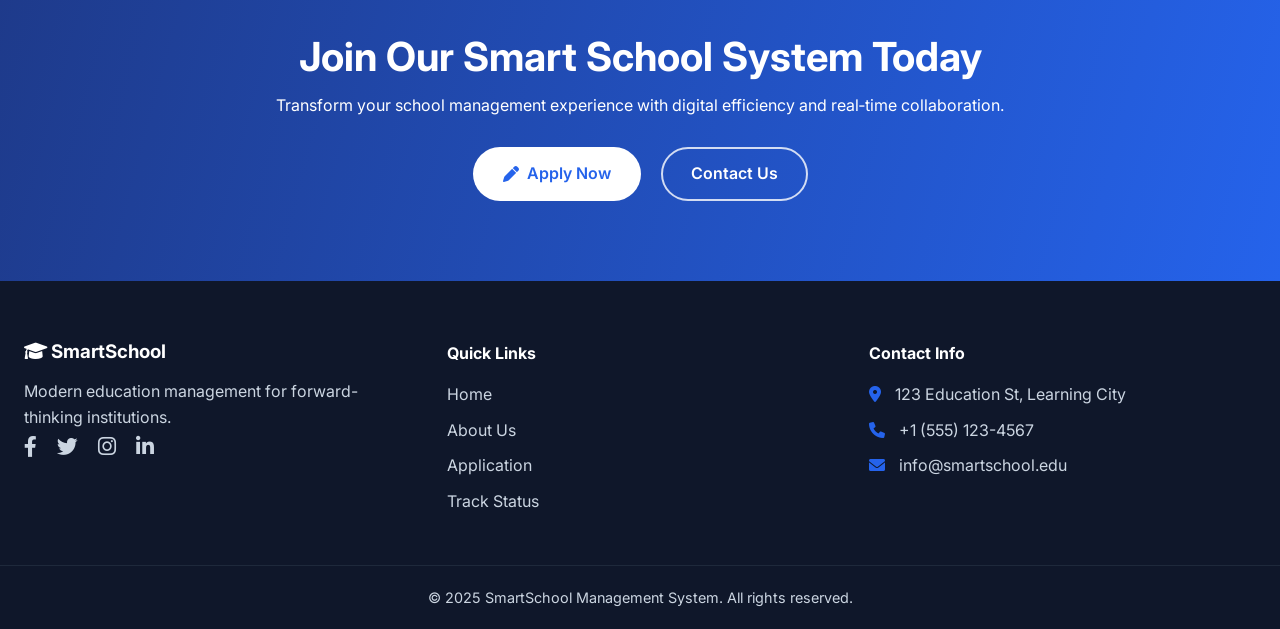
==== commit 1f834375: "auth in parent-panel updates" ====
--- a/index.html
+++ b/index.html
@@ -1,4 +1,3 @@
-
 <!DOCTYPE html>
 <html lang="en">
 <head>
@@ -8,7 +7,7 @@
   <!-- Font Awesome 6 icons -->
   <link rel="stylesheet" href="https://cdnjs.cloudflare.com/ajax/libs/font-awesome/6.0.0-beta3/css/all.min.css">
   <!-- Google Fonts: modern typography -->
-  <link href="https://fonts.googleapis.com/css2?family=Inter:opsz,wght@14..32,400;14..32,500;14..32,600;14..32,700&display=swap" rel="stylesheet">
+  <link href="https://fonts.googleapis.com/css2?family=Inter:opsz,wght@14..32,400;14..32,500;14..32,600;14..32,700;14..32,800&display=swap" rel="stylesheet">
   <!-- Link to external CSS -->
   <link rel="stylesheet" href="css/index.css">
 </head>
@@ -39,10 +38,10 @@
       </button>
     </div>
     <ul class="sidebar-nav">
-      <li><a href="#home" class="nav-link">Home</a></li>
+      <li><a href="index.html" class="nav-link">Home</a></li>
       <li><a href="about.html" class="nav-link">About Us</a></li>
       <li><a href="contact.html" class="nav-link">Contact Us</a></li>
-      <li><a href="aplication.html" class="nav-link">Application</a></li>
+      <li><a href="application.html" class="nav-link">Application</a></li>
       <li><a href="track.html" class="nav-link">Track Application</a></li>
       <li><a href="parent-panel.html" class="nav-link panel-link"><i class="fas fa-user-friends"></i> Parent Panel</a></li>
       <li><a href="teacher-panel.html" class="nav-link panel-link"><i class="fas fa-chalkboard-teacher"></i> Teacher Panel</a></li>
@@ -51,17 +50,167 @@
   </nav>
 
   <main>
-    <!-- Hero Section -->
+    <!-- Hero Section with Image Carousel -->
     <section class="hero" id="home">
-      <div class="hero-overlay"></div>
-      <div class="container hero-content">
-        <h1 class="hero-title">School Management System</h1>
-        <p class="hero-subtitle">Empowering educators, students, and parents with a seamless digital experience. Manage attendance, results, payments, and communication in one intelligent platform.</p>
-        <div class="hero-buttons">
-          <a href="parent-panel.html" class="btn btn-primary"><i class="fas fa-user-friends"></i> Parent Panel</a>
-          <a href="teacher-panel.html" class="btn btn-secondary"><i class="fas fa-chalkboard-teacher"></i> Teacher Panel</a>
-          <a href="admin-panel.html" class="btn btn-accent"><i class="fas fa-user-shield"></i> Admin Panel</a>
-          <a href="aplication.html" class="btn btn-outline-light"><i class="fas fa-pen"></i> Apply Now</a>
+      <div class="hero-slider">
+        <div class="hero-slide active" style="background-image: url('https://images.unsplash.com/photo-1497633762265-9d179a990aa6?ixlib=rb-4.0.3&auto=format&fit=crop&w=1470&q=80');">
+          <div class="hero-overlay"></div>
+          <div class="container hero-content">
+            <h1 class="hero-title">School Management System</h1>
+            <p class="hero-subtitle">Empowering educators, students, and parents with a seamless digital experience. Manage attendance, results, payments, and communication in one intelligent platform.</p>
+            <div class="hero-buttons">
+              <a href="parent-panel.html" class="btn btn-primary"><i class="fas fa-user-friends"></i> Parent Panel</a>
+              <a href="teacher-panel.html" class="btn btn-secondary"><i class="fas fa-chalkboard-teacher"></i> Teacher Panel</a>
+              <a href="admin-panel.html" class="btn btn-accent"><i class="fas fa-user-shield"></i> Admin Panel</a>
+              <a href="application.html" class="btn btn-outline-light"><i class="fas fa-pen"></i> Apply Now</a>
+            </div>
+          </div>
+        </div>
+        <div class="hero-slide" style="background-image: url('https://images.unsplash.com/photo-1523050854058-8df90910e94e?ixlib=rb-4.0.3&auto=format&fit=crop&w=1470&q=80');">
+          <div class="hero-overlay"></div>
+          <div class="container hero-content">
+            <h1 class="hero-title">Empower Young Minds</h1>
+            <p class="hero-subtitle">Join thousands of schools worldwide that trust our platform to deliver quality education and streamline administrative tasks.</p>
+            <div class="hero-buttons">
+              <a href="parent-panel.html" class="btn btn-primary"><i class="fas fa-user-friends"></i> Parent Panel</a>
+              <a href="teacher-panel.html" class="btn btn-secondary"><i class="fas fa-chalkboard-teacher"></i> Teacher Panel</a>
+              <a href="admin-panel.html" class="btn btn-accent"><i class="fas fa-user-shield"></i> Admin Panel</a>
+              <a href="application.html" class="btn btn-outline-light"><i class="fas fa-pen"></i> Apply Now</a>
+            </div>
+          </div>
+        </div>
+        <div class="hero-slide" style="background-image: url('https://images.unsplash.com/photo-1423666639041-f56000c27a9a?ixlib=rb-4.0.3&auto=format&fit=crop&w=1470&q=80');">
+          <div class="hero-overlay"></div>
+          <div class="container hero-content">
+            <h1 class="hero-title">Digital Learning Excellence</h1>
+            <p class="hero-subtitle">Transform your school with cutting-edge technology. Real-time tracking, smart analytics, and seamless communication.</p>
+            <div class="hero-buttons">
+              <a href="parent-panel.html" class="btn btn-primary"><i class="fas fa-user-friends"></i> Parent Panel</a>
+              <a href="teacher-panel.html" class="btn btn-secondary"><i class="fas fa-chalkboard-teacher"></i> Teacher Panel</a>
+              <a href="admin-panel.html" class="btn btn-accent"><i class="fas fa-user-shield"></i> Admin Panel</a>
+              <a href="application.html" class="btn btn-outline-light"><i class="fas fa-pen"></i> Apply Now</a>
+            </div>
+          </div>
+        </div>
+      </div>
+      <!-- Carousel Navigation -->
+      <div class="carousel-nav">
+        <button class="carousel-dot active" data-slide="0"></button>
+        <button class="carousel-dot" data-slide="1"></button>
+        <button class="carousel-dot" data-slide="2"></button>
+      </div>
+      <button class="carousel-arrow prev-arrow" id="prevArrow"><i class="fas fa-chevron-left"></i></button>
+      <button class="carousel-arrow next-arrow" id="nextArrow"><i class="fas fa-chevron-right"></i></button>
+    </section>
+
+    <!-- School Life Gallery Section -->
+    <section class="gallery-section section-padding">
+      <div class="container">
+        <div class="section-header">
+          <h2>School Life Gallery</h2>
+          <p>Explore moments from our vibrant school community</p>
+        </div>
+        
+        <!-- Image Gallery Table -->
+        <div class="gallery-table-wrapper">
+          <table class="gallery-table">
+            <thead>
+              <tr>
+                <th colspan="3">
+                  <i class="fas fa-images"></i> Our School in Pictures
+                </th>
+              </tr>
+            </thead>
+            <tbody>
+              <tr>
+                <td>
+                  <div class="gallery-item">
+                    <img src="C:\Users\Affan Soud ibrahim\Desktop\our system\SMS\image\1.png" alt="Students in library" loading="lazy">
+                    <div class="gallery-caption">
+                      <h4>Modern Library</h4>
+                      <p>Students exploring knowledge</p>
+                    </div>
+                  </div>
+                </td>
+                <td>
+                  <div class="gallery-item">
+                    <img src="C:\Users\Affan Soud ibrahim\Desktop\our system\SMS\image\1.png" alt="Science laboratory" loading="lazy">
+                    <div class="gallery-caption">
+                      <h4>Science Lab</h4>
+                      <p>Hands-on experiments</p>
+                    </div>
+                  </div>
+                </td>
+                <td>
+                  <div class="gallery-item">
+                    <img src="C:\Users\Affan Soud ibrahim\Desktop\our system\SMS\image\1.png" alt="Graduation ceremony" loading="lazy">
+                    <div class="gallery-caption">
+                      <h4>Graduation Day</h4>
+                      <p>Celebrating achievements</p>
+                    </div>
+                  </div>
+                </td>
+              </tr>
+              <tr>
+                <td>
+                  <div class="gallery-item">
+                    <img src="C:\Users\Affan Soud ibrahim\Desktop\our system\SMS\image\1.png" alt="Art class" loading="lazy">
+                    <div class="gallery-caption">
+                      <h4>Creative Arts</h4>
+                      <p>Unleashing creativity</p>
+                    </div>
+                  </div>
+                </td>
+                <td>
+                  <div class="gallery-item">
+                    <img src="C:\Users\Affan Soud ibrahim\Desktop\our system\SMS\image\1.png" alt="Sports field" loading="lazy">
+                    <div class="gallery-caption">
+                      <h4>Sports Ground</h4>
+                      <p>Building teamwork</p>
+                    </div>
+                  </div>
+                </td>
+                <td>
+                  <div class="gallery-item">
+                    <img src="C:\Users\Affan Soud ibrahim\Desktop\our system\SMS\image\1.png" alt="Computer lab" loading="lazy">
+                    <div class="gallery-caption">
+                      <h4>Computer Lab</h4>
+                      <p>Digital learning</p>
+                    </div>
+                  </div>
+                </td>
+              </tr>
+              <tr>
+                <td>
+                  <div class="gallery-item">
+                    <img src="https://images.unsplash.com/photo-1580582932707-520aed937b7b?ixlib=rb-4.0.3&auto=format&fit=crop&w=800&q=80" alt="Classroom" loading="lazy">
+                    <div class="gallery-caption">
+                      <h4>Smart Classroom</h4>
+                      <p>Interactive learning</p>
+                    </div>
+                  </div>
+                </td>
+                <td>
+                  <div class="gallery-item">
+                    <img src="https://images.unsplash.com/photo-1577896851231-70ef18881754?ixlib=rb-4.0.3&auto=format&fit=crop&w=800&q=80" alt="Music room" loading="lazy">
+                    <div class="gallery-caption">
+                      <h4>Music Room</h4>
+                      <p>Harmony in learning</p>
+                    </div>
+                  </div>
+                </td>
+                <td>
+                  <div class="gallery-item">
+                    <img src="https://images.unsplash.com/photo-1524178232363-1fb2b075b655?ixlib=rb-4.0.3&auto=format&fit=crop&w=800&q=80" alt="Cafeteria" loading="lazy">
+                    <div class="gallery-caption">
+                      <h4>Cafeteria</h4>
+                      <p>Healthy meals</p>
+                    </div>
+                  </div>
+                </td>
+              </tr>
+            </tbody>
+          </table>
         </div>
       </div>
     </section>
@@ -218,7 +367,7 @@
         <h2>Join Our Smart School System Today</h2>
         <p>Transform your school management experience with digital efficiency and real‑time collaboration.</p>
         <div class="cta-buttons">
-          <a href="aplication.html" class="btn btn-light"><i class="fas fa-pen"></i> Apply Now</a>
+          <a href="application.html" class="btn btn-light"><i class="fas fa-pen"></i> Apply Now</a>
           <a href="contact.html" class="btn btn-outline-light">Contact Us</a>
         </div>
       </div>
@@ -241,10 +390,10 @@
       <div class="footer-col">
         <h4>Quick Links</h4>
         <ul>
-          <li><a href="#">Home</a></li>
-          <li><a href="#">About Us</a></li>
-          <li><a href="#">Application</a></li>
-          <li><a href="#">Track Status</a></li>
+          <li><a href="index.html">Home</a></li>
+          <li><a href="about.html">About Us</a></li>
+          <li><a href="application.html">Application</a></li>
+          <li><a href="track.html">Track Status</a></li>
         </ul>
       </div>
       <div class="footer-col">
--- a/css/index.css
+++ b/css/index.css
@@ -1,4 +1,4 @@
-/* index.css - Modern School Management System Styles */
+/* index.css - Modern School Management System Styles with Carousel & Gallery */
 
 /* Base & Reset */
 * {
@@ -222,15 +222,42 @@
   text-align: center;
 }
 
-/* Hero section */
+/* Hero Section with Carousel */
 .hero {
   position: relative;
   min-height: 90vh;
-  display: flex;
-  align-items: center;
-  background: url('https://images.unsplash.com/photo-1497633762265-9d179a990aa6?ixlib=rb-4.0.3&auto=format&fit=crop&w=1470&q=80') center/cover no-repeat;
-  color: white;
-  margin-top: 0;
+  color: white;
+  overflow: hidden;
+}
+
+.hero-slider {
+  position: absolute;
+  top: 0;
+  left: 0;
+  width: 100%;
+  height: 100%;
+}
+
+.hero-slide {
+  position: absolute;
+  top: 0;
+  left: 0;
+  width: 100%;
+  height: 100%;
+  background-size: cover;
+  background-position: center;
+  background-repeat: no-repeat;
+  display: flex;
+  align-items: center;
+  justify-content: center;
+  opacity: 0;
+  transition: opacity 1s ease-in-out;
+  z-index: 1;
+}
+
+.hero-slide.active {
+  opacity: 1;
+  z-index: 2;
 }
 
 .hero-overlay {
@@ -239,15 +266,16 @@
   left: 0;
   width: 100%;
   height: 100%;
-  background: linear-gradient(135deg, rgba(15,23,42,0.8) 0%, rgba(37,99,235,0.7) 100%);
+  background: linear-gradient(135deg, rgba(15,23,42,0.85) 0%, rgba(37,99,235,0.75) 100%);
 }
 
 .hero-content {
   position: relative;
-  z-index: 2;
+  z-index: 3;
   max-width: 800px;
   text-align: center;
   margin: 0 auto;
+  padding: 0 24px;
 }
 
 .hero-title {
@@ -255,6 +283,7 @@
   font-weight: 800;
   margin-bottom: 20px;
   letter-spacing: -1px;
+  animation: fadeInDown 0.8s ease;
 }
 
 .hero-subtitle {
@@ -262,6 +291,7 @@
   margin-bottom: 40px;
   color: rgba(255,255,255,0.9);
   line-height: 1.7;
+  animation: fadeInUp 0.8s ease;
 }
 
 .hero-buttons {
@@ -269,6 +299,88 @@
   flex-wrap: wrap;
   justify-content: center;
   gap: 16px;
+  animation: fadeInUp 1s ease;
+}
+
+/* Carousel Navigation */
+.carousel-nav {
+  position: absolute;
+  bottom: 30px;
+  left: 50%;
+  transform: translateX(-50%);
+  display: flex;
+  gap: 12px;
+  z-index: 10;
+}
+
+.carousel-dot {
+  width: 12px;
+  height: 12px;
+  border-radius: 50%;
+  background: rgba(255,255,255,0.5);
+  border: 2px solid white;
+  cursor: pointer;
+  transition: all 0.3s;
+}
+
+.carousel-dot.active {
+  background: white;
+  transform: scale(1.3);
+}
+
+.carousel-arrow {
+  position: absolute;
+  top: 50%;
+  transform: translateY(-50%);
+  z-index: 10;
+  background: rgba(255,255,255,0.2);
+  border: 2px solid rgba(255,255,255,0.5);
+  color: white;
+  width: 50px;
+  height: 50px;
+  border-radius: 50%;
+  cursor: pointer;
+  font-size: 1.2rem;
+  display: flex;
+  align-items: center;
+  justify-content: center;
+  transition: all 0.3s;
+  backdrop-filter: blur(5px);
+}
+
+.carousel-arrow:hover {
+  background: rgba(255,255,255,0.4);
+}
+
+.prev-arrow {
+  left: 30px;
+}
+
+.next-arrow {
+  right: 30px;
+}
+
+/* Animations */
+@keyframes fadeInDown {
+  from {
+    opacity: 0;
+    transform: translateY(-30px);
+  }
+  to {
+    opacity: 1;
+    transform: translateY(0);
+  }
+}
+
+@keyframes fadeInUp {
+  from {
+    opacity: 0;
+    transform: translateY(30px);
+  }
+  to {
+    opacity: 1;
+    transform: translateY(0);
+  }
 }
 
 /* Buttons global */
@@ -315,6 +427,91 @@
 }
 .btn-light:hover { background: #f1f5f9; }
 
+/* Gallery Section */
+.gallery-section {
+  background: #ffffff;
+}
+
+.gallery-table-wrapper {
+  overflow-x: auto;
+  border-radius: 20px;
+  box-shadow: 0 15px 40px rgba(0,0,0,0.06);
+}
+
+.gallery-table {
+  width: 100%;
+  border-collapse: collapse;
+  background: white;
+}
+
+.gallery-table thead th {
+  background: linear-gradient(135deg, #1e3a8a, #2563eb);
+  color: white;
+  padding: 20px;
+  font-size: 1.5rem;
+  font-weight: 700;
+  text-align: center;
+  border-radius: 20px 20px 0 0;
+}
+
+.gallery-table thead th i {
+  margin-right: 10px;
+}
+
+.gallery-table tbody td {
+  padding: 16px;
+  width: 33.33%;
+  vertical-align: top;
+}
+
+.gallery-item {
+  position: relative;
+  border-radius: 16px;
+  overflow: hidden;
+  cursor: pointer;
+  transition: transform 0.3s ease, box-shadow 0.3s ease;
+  box-shadow: 0 8px 20px rgba(0,0,0,0.08);
+}
+
+.gallery-item:hover {
+  transform: translateY(-8px);
+  box-shadow: 0 15px 35px rgba(37,99,235,0.2);
+}
+
+.gallery-item img {
+  width: 100%;
+  height: 250px;
+  object-fit: cover;
+  display: block;
+  transition: transform 0.5s ease;
+}
+
+.gallery-item:hover img {
+  transform: scale(1.08);
+}
+
+.gallery-caption {
+  position: absolute;
+  bottom: 0;
+  left: 0;
+  right: 0;
+  background: linear-gradient(to top, rgba(0,0,0,0.8), transparent);
+  color: white;
+  padding: 30px 20px 16px;
+  text-align: center;
+}
+
+.gallery-caption h4 {
+  font-size: 1.1rem;
+  font-weight: 700;
+  margin-bottom: 4px;
+}
+
+.gallery-caption p {
+  font-size: 0.85rem;
+  opacity: 0.9;
+}
+
 /* Features grid */
 .features-grid {
   display: grid;
@@ -572,9 +769,22 @@
   .hero-title { font-size: 2.4rem; }
   .stats-grid { grid-template-columns: repeat(2, 1fr); }
   .why-us-container { flex-direction: column; }
+  .gallery-table tbody td {
+    display: block;
+    width: 100%;
+  }
+  .carousel-arrow {
+    width: 40px;
+    height: 40px;
+    font-size: 1rem;
+  }
+  .prev-arrow { left: 15px; }
+  .next-arrow { right: 15px; }
 }
 
 @media (max-width: 480px) {
   .hero-buttons { flex-direction: column; align-items: center; }
   .btn { width: 80%; justify-content: center; }
+  .hero-title { font-size: 2rem; }
+  .gallery-item img { height: 200px; }
 }
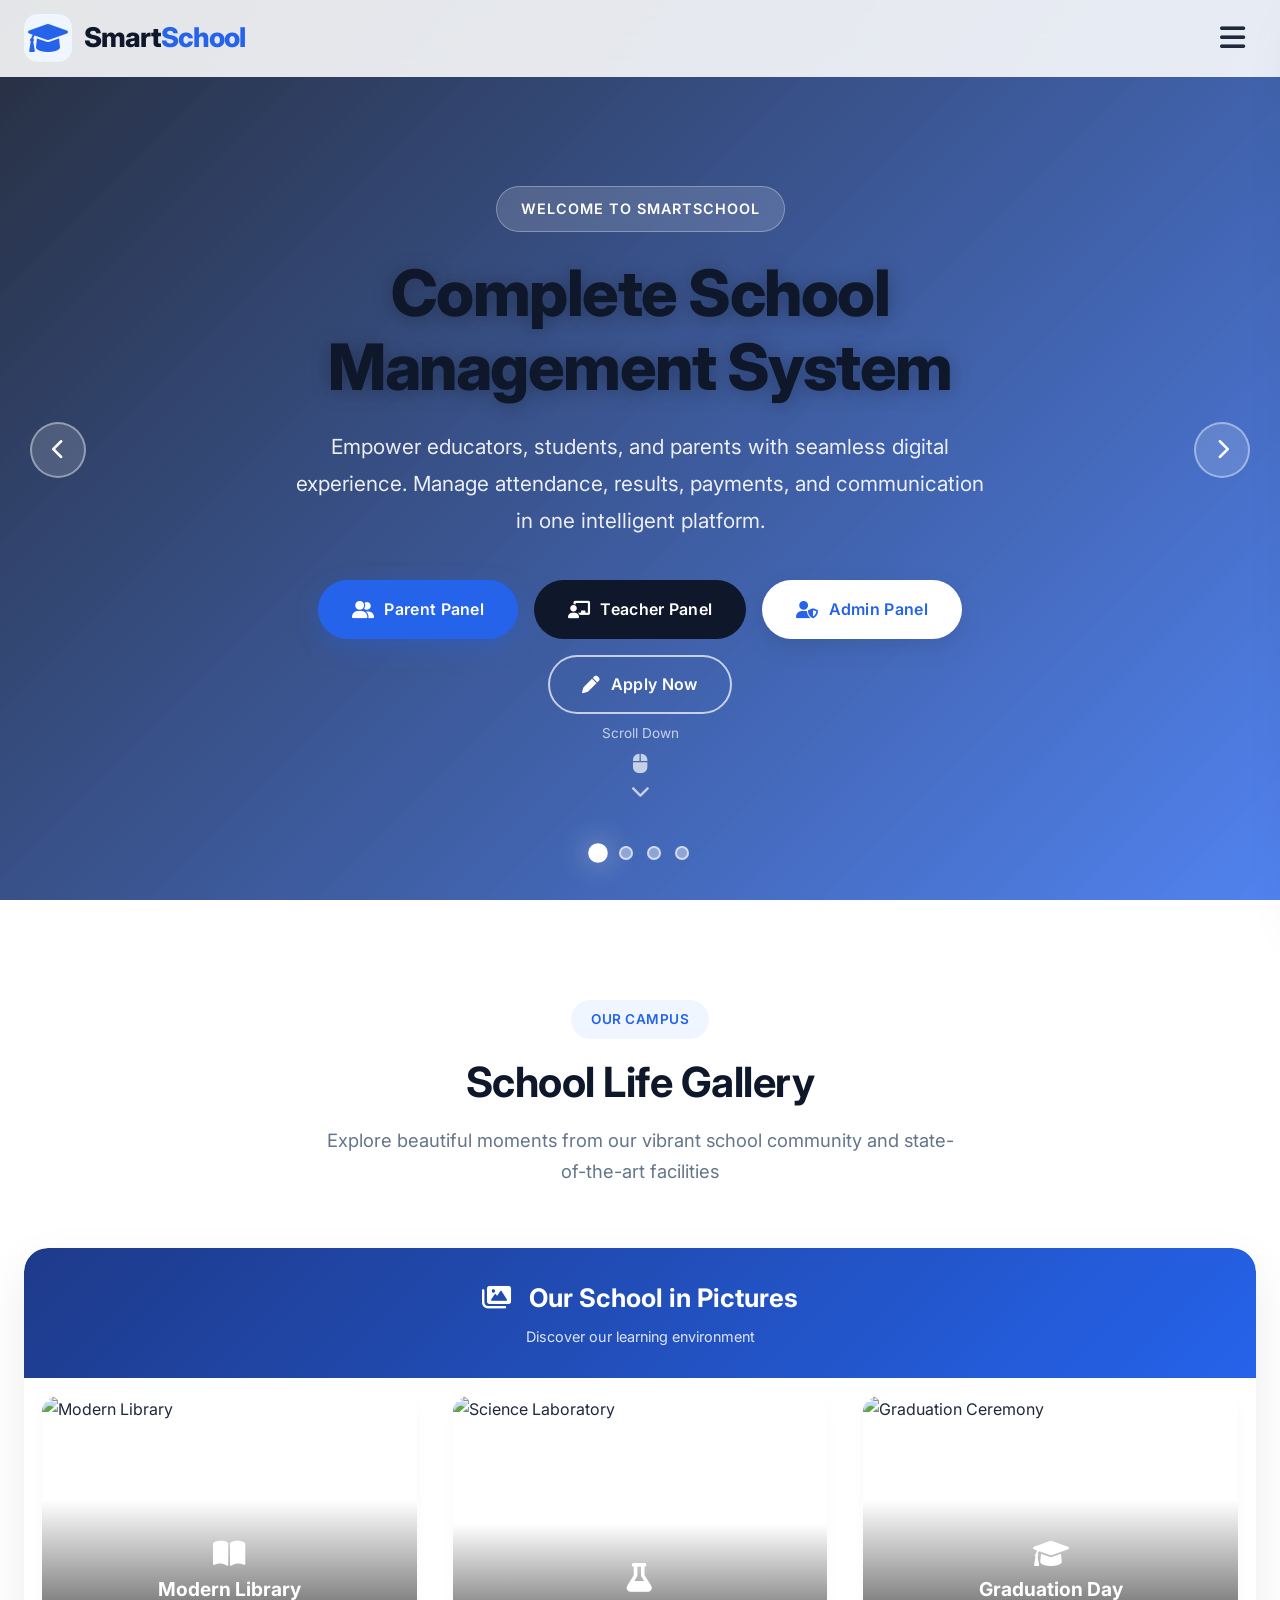
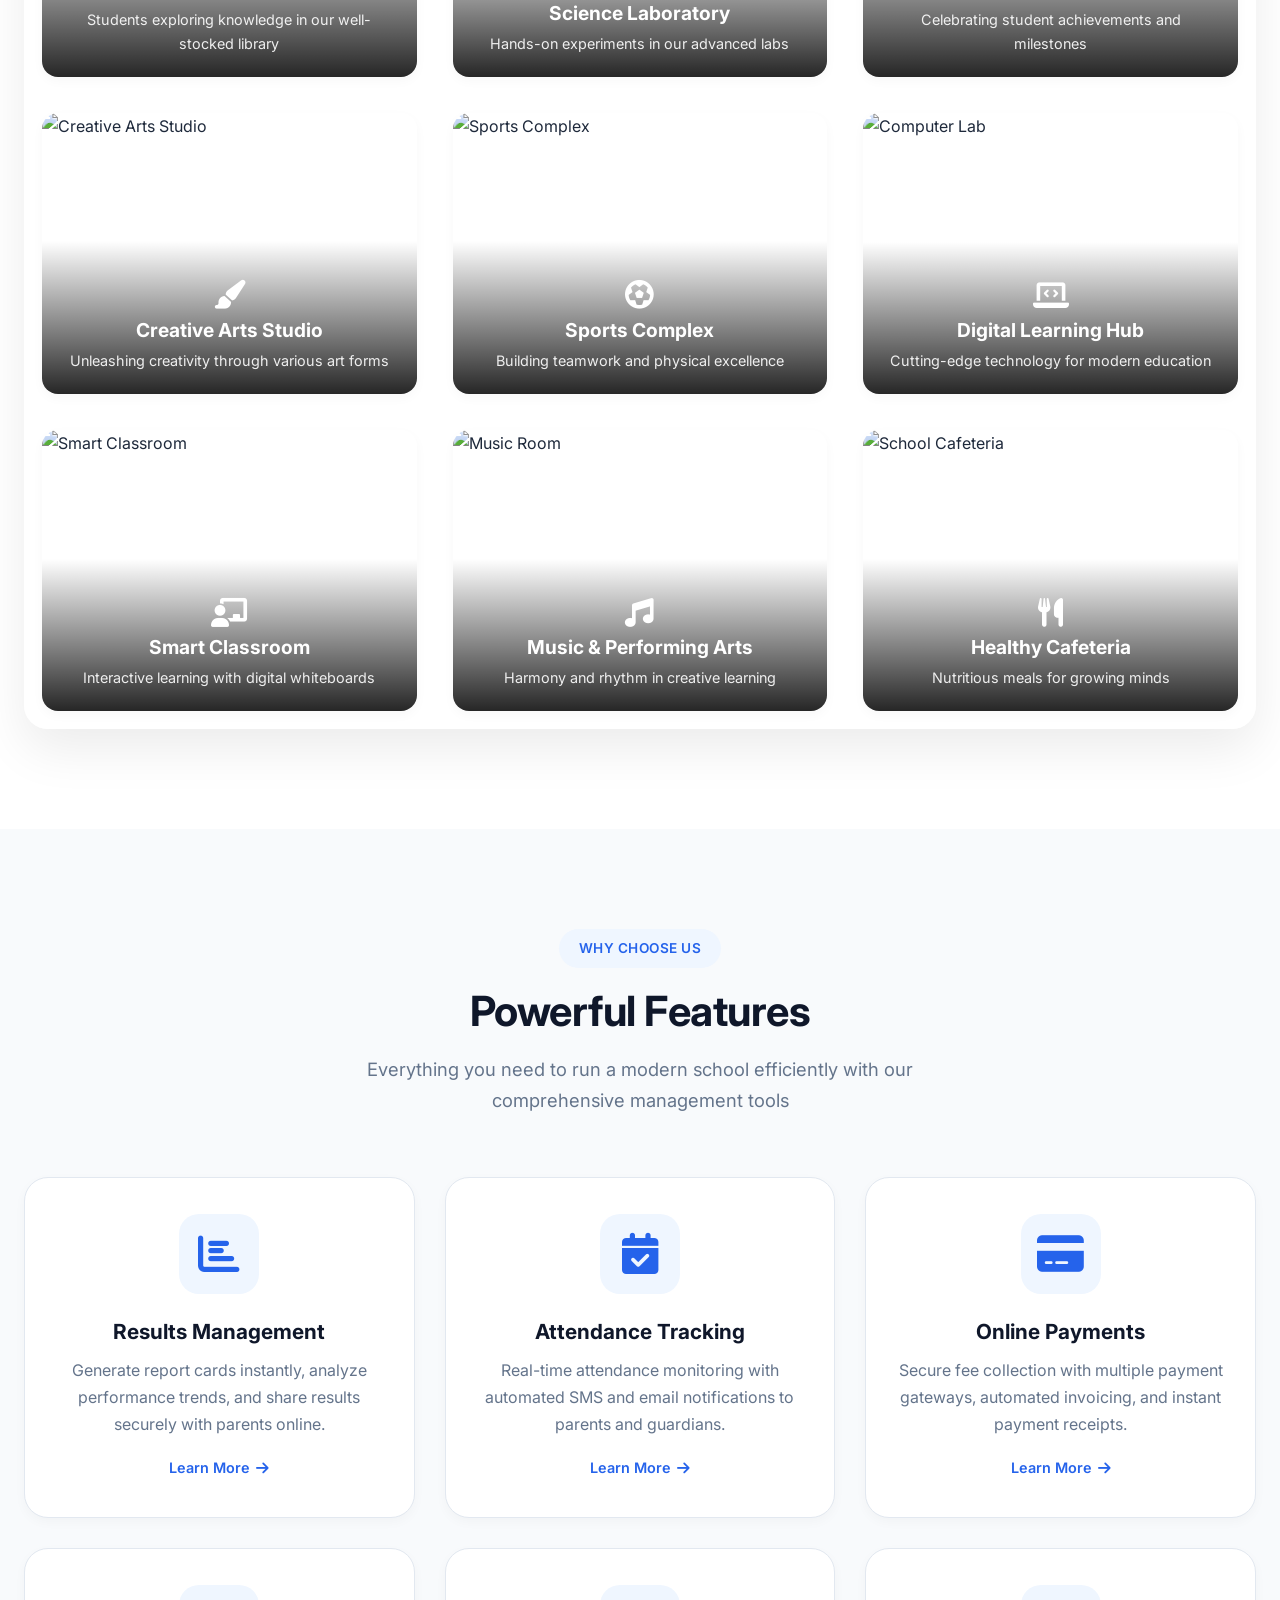
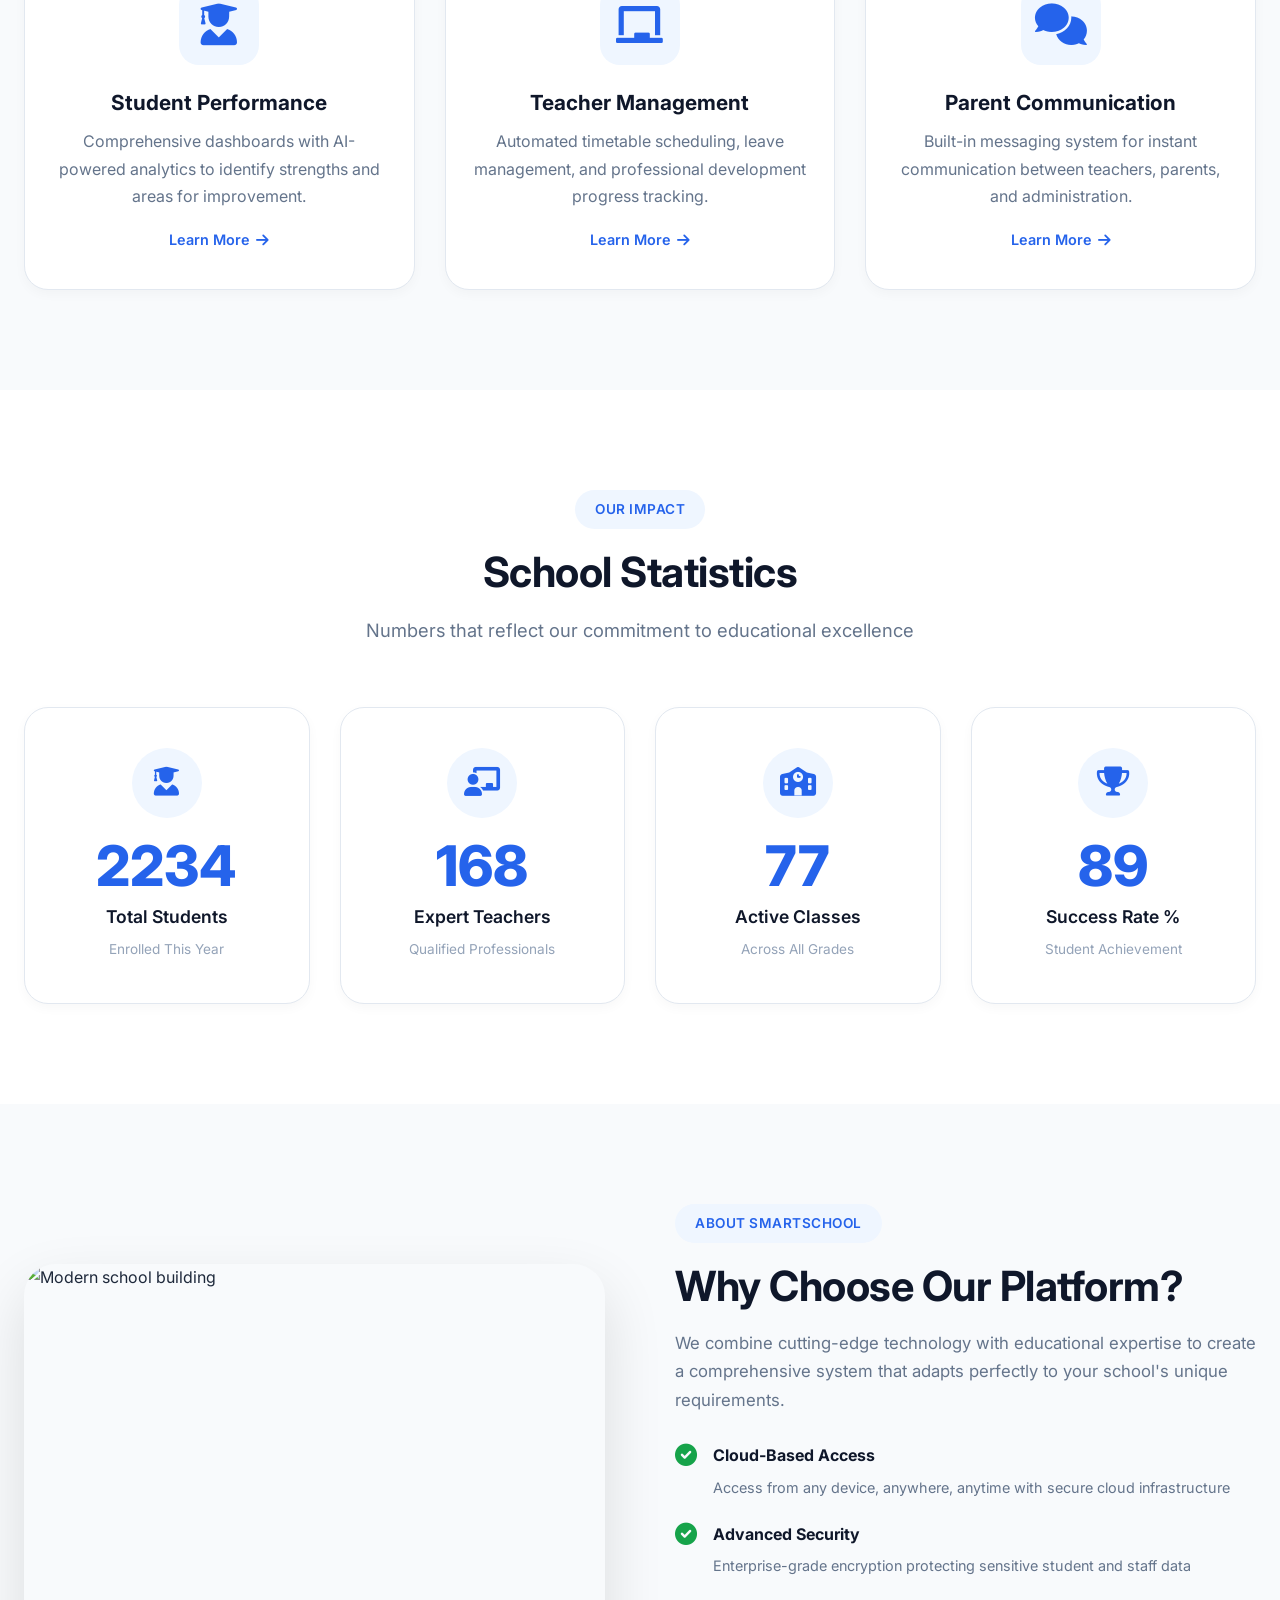
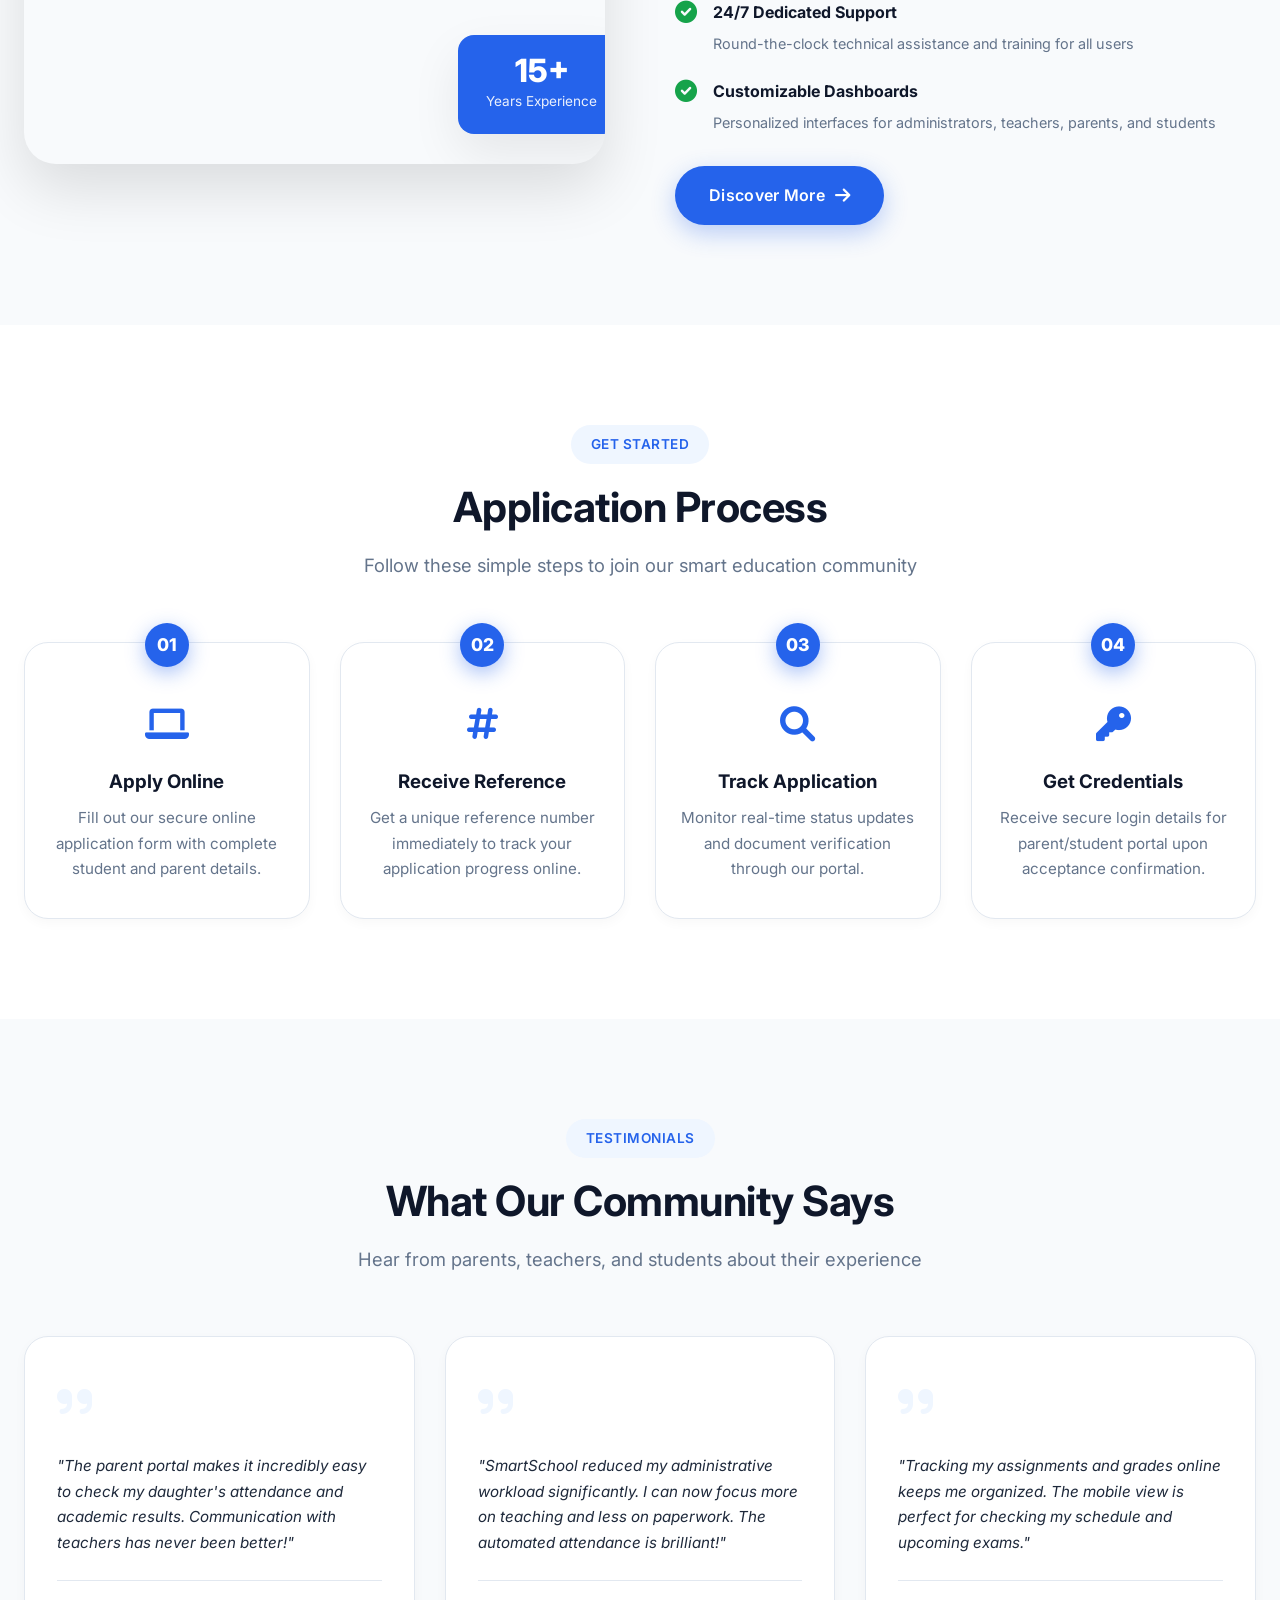
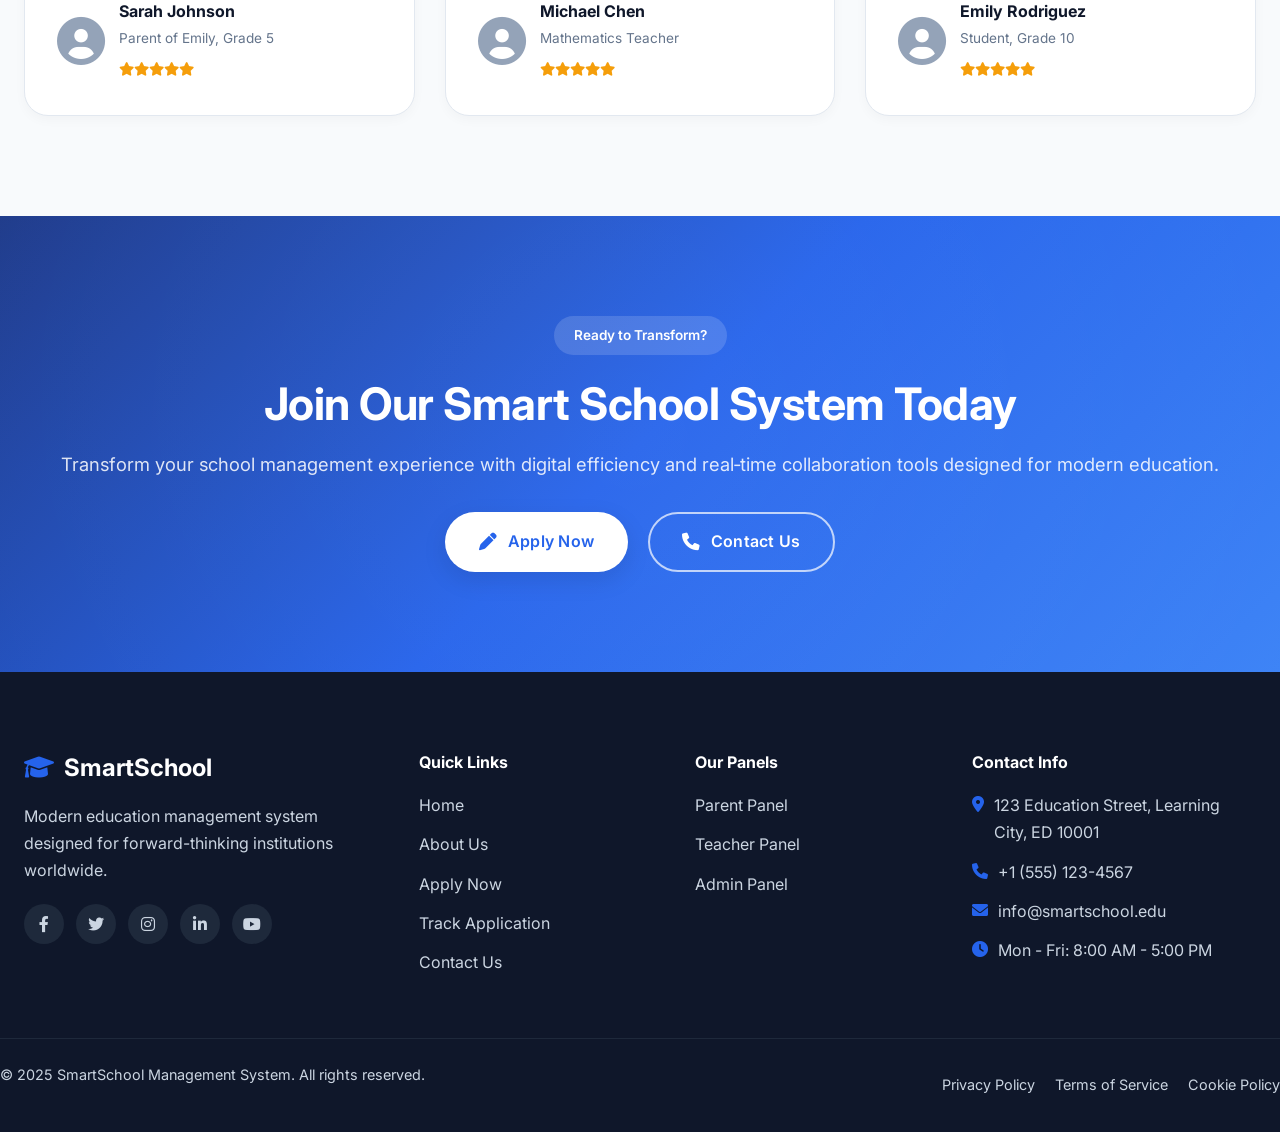
==== commit 307f16e7: "auth in index updates" ====
--- a/index.html
+++ b/index.html
@@ -3,61 +3,66 @@
 <head>
   <meta charset="UTF-8">
   <meta name="viewport" content="width=device-width, initial-scale=1.0, viewport-fit=cover">
-  <title>School Management System | Smart Education</title>
+  <title>SmartSchool | Modern School Management System</title>
   <!-- Font Awesome 6 icons -->
   <link rel="stylesheet" href="https://cdnjs.cloudflare.com/ajax/libs/font-awesome/6.0.0-beta3/css/all.min.css">
-  <!-- Google Fonts: modern typography -->
+  <!-- Google Fonts -->
   <link href="https://fonts.googleapis.com/css2?family=Inter:opsz,wght@14..32,400;14..32,500;14..32,600;14..32,700;14..32,800&display=swap" rel="stylesheet">
-  <!-- Link to external CSS -->
+  <!-- External CSS -->
   <link rel="stylesheet" href="css/index.css">
 </head>
 <body>
-  <!-- Header / Navbar -->
+  <!-- ==================== NAVBAR ==================== -->
   <header class="navbar" id="navbar">
     <div class="container nav-container">
-      <a href="#" class="logo-area">
+      <a href="index.html" class="logo-area">
         <div class="logo-icon">
           <i class="fas fa-graduation-cap"></i>
         </div>
         <span class="logo-text">Smart<span class="logo-highlight">School</span></span>
       </a>
-      <!-- Hamburger icon only (no links visible) -->
       <button class="hamburger-btn" id="hamburgerBtn" aria-label="Open menu">
         <i class="fas fa-bars"></i>
       </button>
     </div>
   </header>
 
-  <!-- Sidebar navigation overlay -->
+  <!-- ==================== SIDEBAR OVERLAY ==================== -->
   <div class="sidebar-overlay" id="sidebarOverlay"></div>
+
+  <!-- ==================== SIDEBAR NAVIGATION ==================== -->
   <nav class="sidebar" id="sidebar">
     <div class="sidebar-header">
-      <span class="sidebar-title">Menu</span>
+      <span class="sidebar-title">Main Menu</span>
       <button class="close-sidebar-btn" id="closeSidebarBtn" aria-label="Close menu">
         <i class="fas fa-times"></i>
       </button>
     </div>
     <ul class="sidebar-nav">
-      <li><a href="index.html" class="nav-link">Home</a></li>
-      <li><a href="about.html" class="nav-link">About Us</a></li>
-      <li><a href="contact.html" class="nav-link">Contact Us</a></li>
-      <li><a href="application.html" class="nav-link">Application</a></li>
-      <li><a href="track.html" class="nav-link">Track Application</a></li>
+      <li><a href="index.html" class="nav-link active"><i class="fas fa-home"></i> Home</a></li>
+      <li><a href="about.html" class="nav-link"><i class="fas fa-info-circle"></i> About Us</a></li>
+      <li><a href="contact.html" class="nav-link"><i class="fas fa-envelope"></i> Contact Us</a></li>
+      <li><a href="application.html" class="nav-link"><i class="fas fa-file-alt"></i> Application</a></li>
+      <li><a href="track.html" class="nav-link"><i class="fas fa-search"></i> Track Application</a></li>
+      <li class="nav-divider"></li>
       <li><a href="parent-panel.html" class="nav-link panel-link"><i class="fas fa-user-friends"></i> Parent Panel</a></li>
       <li><a href="teacher-panel.html" class="nav-link panel-link"><i class="fas fa-chalkboard-teacher"></i> Teacher Panel</a></li>
       <li><a href="admin-panel.html" class="nav-link panel-link"><i class="fas fa-user-shield"></i> Admin Panel</a></li>
     </ul>
   </nav>
 
+  <!-- ==================== MAIN CONTENT ==================== -->
   <main>
-    <!-- Hero Section with Image Carousel -->
+    <!-- ===== HERO SECTION WITH ROTATING CAROUSEL ===== -->
     <section class="hero" id="home">
       <div class="hero-slider">
+        <!-- Slide 1 -->
         <div class="hero-slide active" style="background-image: url('https://images.unsplash.com/photo-1497633762265-9d179a990aa6?ixlib=rb-4.0.3&auto=format&fit=crop&w=1470&q=80');">
           <div class="hero-overlay"></div>
-          <div class="container hero-content">
-            <h1 class="hero-title">School Management System</h1>
-            <p class="hero-subtitle">Empowering educators, students, and parents with a seamless digital experience. Manage attendance, results, payments, and communication in one intelligent platform.</p>
+          <div class="hero-content">
+            <span class="hero-badge">Welcome to SmartSchool</span>
+            <h1 class="hero-title">Complete School Management System</h1>
+            <p class="hero-subtitle">Empower educators, students, and parents with seamless digital experience. Manage attendance, results, payments, and communication in one intelligent platform.</p>
             <div class="hero-buttons">
               <a href="parent-panel.html" class="btn btn-primary"><i class="fas fa-user-friends"></i> Parent Panel</a>
               <a href="teacher-panel.html" class="btn btn-secondary"><i class="fas fa-chalkboard-teacher"></i> Teacher Panel</a>
@@ -66,11 +71,14 @@
             </div>
           </div>
         </div>
+
+        <!-- Slide 2 -->
         <div class="hero-slide" style="background-image: url('https://images.unsplash.com/photo-1523050854058-8df90910e94e?ixlib=rb-4.0.3&auto=format&fit=crop&w=1470&q=80');">
           <div class="hero-overlay"></div>
-          <div class="container hero-content">
-            <h1 class="hero-title">Empower Young Minds</h1>
-            <p class="hero-subtitle">Join thousands of schools worldwide that trust our platform to deliver quality education and streamline administrative tasks.</p>
+          <div class="hero-content">
+            <span class="hero-badge">Quality Education</span>
+            <h1 class="hero-title">Empower Young Minds For Brighter Future</h1>
+            <p class="hero-subtitle">Join thousands of schools worldwide that trust our platform to deliver quality education and streamline administrative tasks efficiently.</p>
             <div class="hero-buttons">
               <a href="parent-panel.html" class="btn btn-primary"><i class="fas fa-user-friends"></i> Parent Panel</a>
               <a href="teacher-panel.html" class="btn btn-secondary"><i class="fas fa-chalkboard-teacher"></i> Teacher Panel</a>
@@ -79,11 +87,14 @@
             </div>
           </div>
         </div>
+
+        <!-- Slide 3 -->
         <div class="hero-slide" style="background-image: url('https://images.unsplash.com/photo-1423666639041-f56000c27a9a?ixlib=rb-4.0.3&auto=format&fit=crop&w=1470&q=80');">
           <div class="hero-overlay"></div>
-          <div class="container hero-content">
-            <h1 class="hero-title">Digital Learning Excellence</h1>
-            <p class="hero-subtitle">Transform your school with cutting-edge technology. Real-time tracking, smart analytics, and seamless communication.</p>
+          <div class="hero-content">
+            <span class="hero-badge">Digital Excellence</span>
+            <h1 class="hero-title">Transform Education With Smart Technology</h1>
+            <p class="hero-subtitle">Leverage cutting-edge technology with real-time tracking, smart analytics, and seamless communication between all stakeholders.</p>
             <div class="hero-buttons">
               <a href="parent-panel.html" class="btn btn-primary"><i class="fas fa-user-friends"></i> Parent Panel</a>
               <a href="teacher-panel.html" class="btn btn-secondary"><i class="fas fa-chalkboard-teacher"></i> Teacher Panel</a>
@@ -92,119 +103,183 @@
             </div>
           </div>
         </div>
-      </div>
-      <!-- Carousel Navigation -->
+
+        <!-- Slide 4 -->
+        <div class="hero-slide" style="background-image: url('https://images.unsplash.com/photo-1524178232363-1fb2b075b655?ixlib=rb-4.0.3&auto=format&fit=crop&w=1470&q=80');">
+          <div class="hero-overlay"></div>
+          <div class="hero-content">
+            <span class="hero-badge">Join Our Community</span>
+            <h1 class="hero-title">Where Learning Meets Innovation Daily</h1>
+            <p class="hero-subtitle">Experience the perfect blend of traditional education values with modern digital tools designed for today's educational needs.</p>
+            <div class="hero-buttons">
+              <a href="parent-panel.html" class="btn btn-primary"><i class="fas fa-user-friends"></i> Parent Panel</a>
+              <a href="teacher-panel.html" class="btn btn-secondary"><i class="fas fa-chalkboard-teacher"></i> Teacher Panel</a>
+              <a href="admin-panel.html" class="btn btn-accent"><i class="fas fa-user-shield"></i> Admin Panel</a>
+              <a href="application.html" class="btn btn-outline-light"><i class="fas fa-pen"></i> Apply Now</a>
+            </div>
+          </div>
+        </div>
+      </div>
+
+      <!-- Carousel Navigation Dots -->
       <div class="carousel-nav">
-        <button class="carousel-dot active" data-slide="0"></button>
-        <button class="carousel-dot" data-slide="1"></button>
-        <button class="carousel-dot" data-slide="2"></button>
-      </div>
-      <button class="carousel-arrow prev-arrow" id="prevArrow"><i class="fas fa-chevron-left"></i></button>
-      <button class="carousel-arrow next-arrow" id="nextArrow"><i class="fas fa-chevron-right"></i></button>
-    </section>
-
-    <!-- School Life Gallery Section -->
-    <section class="gallery-section section-padding">
+        <button class="carousel-dot active" data-slide="0" aria-label="Slide 1"></button>
+        <button class="carousel-dot" data-slide="1" aria-label="Slide 2"></button>
+        <button class="carousel-dot" data-slide="2" aria-label="Slide 3"></button>
+        <button class="carousel-dot" data-slide="3" aria-label="Slide 4"></button>
+      </div>
+
+      <!-- Carousel Arrows -->
+      <button class="carousel-arrow prev-arrow" id="prevArrow" aria-label="Previous slide">
+        <i class="fas fa-chevron-left"></i>
+      </button>
+      <button class="carousel-arrow next-arrow" id="nextArrow" aria-label="Next slide">
+        <i class="fas fa-chevron-right"></i>
+      </button>
+
+      <!-- Scroll Indicator -->
+      <div class="scroll-indicator">
+        <span>Scroll Down</span>
+        <i class="fas fa-mouse"></i>
+        <i class="fas fa-chevron-down"></i>
+      </div>
+    </section>
+
+    <!-- ===== SCHOOL LIFE GALLERY SECTION ===== -->
+    <section class="gallery-section section-padding" id="gallery">
       <div class="container">
         <div class="section-header">
+          <span class="section-tag">Our Campus</span>
           <h2>School Life Gallery</h2>
-          <p>Explore moments from our vibrant school community</p>
+          <p>Explore beautiful moments from our vibrant school community and state-of-the-art facilities</p>
         </div>
         
-        <!-- Image Gallery Table -->
         <div class="gallery-table-wrapper">
           <table class="gallery-table">
             <thead>
               <tr>
                 <th colspan="3">
                   <i class="fas fa-images"></i> Our School in Pictures
+                  <span class="table-subtitle">Discover our learning environment</span>
                 </th>
               </tr>
             </thead>
             <tbody>
+              <!-- Row 1 -->
               <tr>
                 <td>
                   <div class="gallery-item">
-                    <img src="C:\Users\Affan Soud ibrahim\Desktop\our system\SMS\image\1.png" alt="Students in library" loading="lazy">
-                    <div class="gallery-caption">
-                      <h4>Modern Library</h4>
-                      <p>Students exploring knowledge</p>
-                    </div>
-                  </div>
-                </td>
-                <td>
-                  <div class="gallery-item">
-                    <img src="C:\Users\Affan Soud ibrahim\Desktop\our system\SMS\image\1.png" alt="Science laboratory" loading="lazy">
-                    <div class="gallery-caption">
-                      <h4>Science Lab</h4>
-                      <p>Hands-on experiments</p>
-                    </div>
-                  </div>
-                </td>
-                <td>
-                  <div class="gallery-item">
-                    <img src="C:\Users\Affan Soud ibrahim\Desktop\our system\SMS\image\1.png" alt="Graduation ceremony" loading="lazy">
-                    <div class="gallery-caption">
-                      <h4>Graduation Day</h4>
-                      <p>Celebrating achievements</p>
+                    <img src="https://images.unsplash.com/photo-1503676260728-1c00da094a0b?ixlib=rb-4.0.3&auto=format&fit=crop&w=800&q=80" alt="Modern Library" loading="lazy">
+                    <div class="gallery-overlay">
+                      <div class="gallery-caption">
+                        <i class="fas fa-book-open"></i>
+                        <h4>Modern Library</h4>
+                        <p>Students exploring knowledge in our well-stocked library</p>
+                      </div>
+                    </div>
+                  </div>
+                </td>
+                <td>
+                  <div class="gallery-item">
+                    <img src="https://images.unsplash.com/photo-1577896851231-70ef18881754?ixlib=rb-4.0.3&auto=format&fit=crop&w=800&q=80" alt="Science Laboratory" loading="lazy">
+                    <div class="gallery-overlay">
+                      <div class="gallery-caption">
+                        <i class="fas fa-flask"></i>
+                        <h4>Science Laboratory</h4>
+                        <p>Hands-on experiments in our advanced labs</p>
+                      </div>
+                    </div>
+                  </div>
+                </td>
+                <td>
+                  <div class="gallery-item">
+                    <img src="https://images.unsplash.com/photo-1541339907198-e08756dedf3f?ixlib=rb-4.0.3&auto=format&fit=crop&w=800&q=80" alt="Graduation Ceremony" loading="lazy">
+                    <div class="gallery-overlay">
+                      <div class="gallery-caption">
+                        <i class="fas fa-graduation-cap"></i>
+                        <h4>Graduation Day</h4>
+                        <p>Celebrating student achievements and milestones</p>
+                      </div>
                     </div>
                   </div>
                 </td>
               </tr>
+
+              <!-- Row 2 -->
               <tr>
                 <td>
                   <div class="gallery-item">
-                    <img src="C:\Users\Affan Soud ibrahim\Desktop\our system\SMS\image\1.png" alt="Art class" loading="lazy">
-                    <div class="gallery-caption">
-                      <h4>Creative Arts</h4>
-                      <p>Unleashing creativity</p>
-                    </div>
-                  </div>
-                </td>
-                <td>
-                  <div class="gallery-item">
-                    <img src="C:\Users\Affan Soud ibrahim\Desktop\our system\SMS\image\1.png" alt="Sports field" loading="lazy">
-                    <div class="gallery-caption">
-                      <h4>Sports Ground</h4>
-                      <p>Building teamwork</p>
-                    </div>
-                  </div>
-                </td>
-                <td>
-                  <div class="gallery-item">
-                    <img src="C:\Users\Affan Soud ibrahim\Desktop\our system\SMS\image\1.png" alt="Computer lab" loading="lazy">
-                    <div class="gallery-caption">
-                      <h4>Computer Lab</h4>
-                      <p>Digital learning</p>
+                    <img src="https://images.unsplash.com/photo-1571260899304-425eee4c7efc?ixlib=rb-4.0.3&auto=format&fit=crop&w=800&q=80" alt="Creative Arts Studio" loading="lazy">
+                    <div class="gallery-overlay">
+                      <div class="gallery-caption">
+                        <i class="fas fa-paint-brush"></i>
+                        <h4>Creative Arts Studio</h4>
+                        <p>Unleashing creativity through various art forms</p>
+                      </div>
+                    </div>
+                  </div>
+                </td>
+                <td>
+                  <div class="gallery-item">
+                    <img src="https://images.unsplash.com/photo-1526976668912-1a811878dd37?ixlib=rb-4.0.3&auto=format&fit=crop&w=800&q=80" alt="Sports Complex" loading="lazy">
+                    <div class="gallery-overlay">
+                      <div class="gallery-caption">
+                        <i class="fas fa-futbol"></i>
+                        <h4>Sports Complex</h4>
+                        <p>Building teamwork and physical excellence</p>
+                      </div>
+                    </div>
+                  </div>
+                </td>
+                <td>
+                  <div class="gallery-item">
+                    <img src="https://images.unsplash.com/photo-1509062522246-3755977927d7?ixlib=rb-4.0.3&auto=format&fit=crop&w=800&q=80" alt="Computer Lab" loading="lazy">
+                    <div class="gallery-overlay">
+                      <div class="gallery-caption">
+                        <i class="fas fa-laptop-code"></i>
+                        <h4>Digital Learning Hub</h4>
+                        <p>Cutting-edge technology for modern education</p>
+                      </div>
                     </div>
                   </div>
                 </td>
               </tr>
+
+              <!-- Row 3 -->
               <tr>
                 <td>
                   <div class="gallery-item">
-                    <img src="https://images.unsplash.com/photo-1580582932707-520aed937b7b?ixlib=rb-4.0.3&auto=format&fit=crop&w=800&q=80" alt="Classroom" loading="lazy">
-                    <div class="gallery-caption">
-                      <h4>Smart Classroom</h4>
-                      <p>Interactive learning</p>
-                    </div>
-                  </div>
-                </td>
-                <td>
-                  <div class="gallery-item">
-                    <img src="https://images.unsplash.com/photo-1577896851231-70ef18881754?ixlib=rb-4.0.3&auto=format&fit=crop&w=800&q=80" alt="Music room" loading="lazy">
-                    <div class="gallery-caption">
-                      <h4>Music Room</h4>
-                      <p>Harmony in learning</p>
-                    </div>
-                  </div>
-                </td>
-                <td>
-                  <div class="gallery-item">
-                    <img src="https://images.unsplash.com/photo-1524178232363-1fb2b075b655?ixlib=rb-4.0.3&auto=format&fit=crop&w=800&q=80" alt="Cafeteria" loading="lazy">
-                    <div class="gallery-caption">
-                      <h4>Cafeteria</h4>
-                      <p>Healthy meals</p>
+                    <img src="https://images.unsplash.com/photo-1580582932707-520aed937b7b?ixlib=rb-4.0.3&auto=format&fit=crop&w=800&q=80" alt="Smart Classroom" loading="lazy">
+                    <div class="gallery-overlay">
+                      <div class="gallery-caption">
+                        <i class="fas fa-chalkboard-teacher"></i>
+                        <h4>Smart Classroom</h4>
+                        <p>Interactive learning with digital whiteboards</p>
+                      </div>
+                    </div>
+                  </div>
+                </td>
+                <td>
+                  <div class="gallery-item">
+                    <img src="https://images.unsplash.com/photo-1517164850305-99a3e65bb47e?ixlib=rb-4.0.3&auto=format&fit=crop&w=800&q=80" alt="Music Room" loading="lazy">
+                    <div class="gallery-overlay">
+                      <div class="gallery-caption">
+                        <i class="fas fa-music"></i>
+                        <h4>Music & Performing Arts</h4>
+                        <p>Harmony and rhythm in creative learning</p>
+                      </div>
+                    </div>
+                  </div>
+                </td>
+                <td>
+                  <div class="gallery-item">
+                    <img src="https://images.unsplash.com/photo-1558618666-fcd25c85f82e?ixlib=rb-4.0.3&auto=format&fit=crop&w=800&q=80" alt="School Cafeteria" loading="lazy">
+                    <div class="gallery-overlay">
+                      <div class="gallery-caption">
+                        <i class="fas fa-utensils"></i>
+                        <h4>Healthy Cafeteria</h4>
+                        <p>Nutritious meals for growing minds</p>
+                      </div>
                     </div>
                   </div>
                 </td>
@@ -215,176 +290,267 @@
       </div>
     </section>
 
-    <!-- Features Section -->
-    <section class="features section-padding" id="features">
+    <!-- ===== FEATURES SECTION ===== -->
+    <section class="features section-padding bg-light" id="features">
       <div class="container">
         <div class="section-header">
+          <span class="section-tag">Why Choose Us</span>
           <h2>Powerful Features</h2>
-          <p>Everything you need to run a modern school efficiently</p>
+          <p>Everything you need to run a modern school efficiently with our comprehensive management tools</p>
         </div>
         <div class="features-grid">
           <div class="feature-card">
             <div class="feature-icon"><i class="fas fa-chart-bar"></i></div>
             <h3>Results Management</h3>
-            <p>Generate report cards, analyze performance trends, and share results instantly with parents.</p>
+            <p>Generate report cards instantly, analyze performance trends, and share results securely with parents online.</p>
+            <a href="#" class="feature-link">Learn More <i class="fas fa-arrow-right"></i></a>
           </div>
           <div class="feature-card">
             <div class="feature-icon"><i class="fas fa-calendar-check"></i></div>
             <h3>Attendance Tracking</h3>
-            <p>Real-time attendance with biometric integration and automated notifications to guardians.</p>
+            <p>Real-time attendance monitoring with automated SMS and email notifications to parents and guardians.</p>
+            <a href="#" class="feature-link">Learn More <i class="fas fa-arrow-right"></i></a>
           </div>
           <div class="feature-card">
             <div class="feature-icon"><i class="fas fa-credit-card"></i></div>
             <h3>Online Payments</h3>
-            <p>Secure fee collection, invoice generation, and payment reminders through integrated gateways.</p>
+            <p>Secure fee collection with multiple payment gateways, automated invoicing, and instant payment receipts.</p>
+            <a href="#" class="feature-link">Learn More <i class="fas fa-arrow-right"></i></a>
           </div>
           <div class="feature-card">
             <div class="feature-icon"><i class="fas fa-user-graduate"></i></div>
             <h3>Student Performance</h3>
-            <p>Individual progress dashboards with analytics to identify strengths and improvement areas.</p>
+            <p>Comprehensive dashboards with AI-powered analytics to identify strengths and areas for improvement.</p>
+            <a href="#" class="feature-link">Learn More <i class="fas fa-arrow-right"></i></a>
           </div>
           <div class="feature-card">
             <div class="feature-icon"><i class="fas fa-chalkboard"></i></div>
             <h3>Teacher Management</h3>
-            <p>Timetable scheduling, leave management, and professional development tracking.</p>
+            <p>Automated timetable scheduling, leave management, and professional development progress tracking.</p>
+            <a href="#" class="feature-link">Learn More <i class="fas fa-arrow-right"></i></a>
           </div>
           <div class="feature-card">
             <div class="feature-icon"><i class="fas fa-comments"></i></div>
             <h3>Parent Communication</h3>
-            <p>Instant messaging, announcements, and parent-teacher conference scheduling.</p>
-          </div>
-        </div>
-      </div>
-    </section>
-
-    <!-- Statistics Section with animated counters -->
-    <section class="stats section-padding bg-light">
+            <p>Built-in messaging system for instant communication between teachers, parents, and administration.</p>
+            <a href="#" class="feature-link">Learn More <i class="fas fa-arrow-right"></i></a>
+          </div>
+        </div>
+      </div>
+    </section>
+
+    <!-- ===== STATISTICS SECTION ===== -->
+    <section class="stats section-padding">
       <div class="container">
+        <div class="section-header">
+          <span class="section-tag">Our Impact</span>
+          <h2>School Statistics</h2>
+          <p>Numbers that reflect our commitment to educational excellence</p>
+        </div>
         <div class="stats-grid">
           <div class="stat-item">
-            <span class="stat-number" data-target="1850">0</span>
+            <div class="stat-icon-circle">
+              <i class="fas fa-user-graduate"></i>
+            </div>
+            <span class="stat-number" data-target="2450">0</span>
             <span class="stat-label">Total Students</span>
+            <span class="stat-sublabel">Enrolled This Year</span>
           </div>
           <div class="stat-item">
-            <span class="stat-number" data-target="120">0</span>
-            <span class="stat-label">Total Teachers</span>
+            <div class="stat-icon-circle">
+              <i class="fas fa-chalkboard-teacher"></i>
+            </div>
+            <span class="stat-number" data-target="185">0</span>
+            <span class="stat-label">Expert Teachers</span>
+            <span class="stat-sublabel">Qualified Professionals</span>
           </div>
           <div class="stat-item">
-            <span class="stat-number" data-target="65">0</span>
-            <span class="stat-label">Classes</span>
+            <div class="stat-icon-circle">
+              <i class="fas fa-school"></i>
+            </div>
+            <span class="stat-number" data-target="85">0</span>
+            <span class="stat-label">Active Classes</span>
+            <span class="stat-sublabel">Across All Grades</span>
           </div>
           <div class="stat-item">
+            <div class="stat-icon-circle">
+              <i class="fas fa-trophy"></i>
+            </div>
             <span class="stat-number" data-target="98">0</span>
             <span class="stat-label">Success Rate %</span>
-          </div>
-        </div>
-      </div>
-    </section>
-
-    <!-- Why Choose Us Section -->
-    <section class="why-us section-padding" id="about">
+            <span class="stat-sublabel">Student Achievement</span>
+          </div>
+        </div>
+      </div>
+    </section>
+
+    <!-- ===== WHY CHOOSE US SECTION ===== -->
+    <section class="why-us section-padding bg-light" id="about">
       <div class="container why-us-container">
         <div class="why-us-image">
-          <img src="https://images.unsplash.com/photo-1523050854058-8df90910e94e?ixlib=rb-4.0.3&auto=format&fit=crop&w=1350&q=80" alt="Modern school building with students" loading="lazy">
+          <img src="https://images.unsplash.com/photo-1523050854058-8df90910e94e?ixlib=rb-4.0.3&auto=format&fit=crop&w=1350&q=80" alt="Modern school building" loading="lazy">
+          <div class="image-experience-badge">
+            <span class="years">15+</span>
+            <span class="text">Years Experience</span>
+          </div>
         </div>
         <div class="why-us-content">
-          <h2>Why Choose SmartSchool?</h2>
-          <p>We combine cutting-edge technology with educational expertise to create a system that adapts to your school's unique needs.</p>
+          <span class="section-tag">About SmartSchool</span>
+          <h2>Why Choose Our Platform?</h2>
+          <p>We combine cutting-edge technology with educational expertise to create a comprehensive system that adapts perfectly to your school's unique requirements.</p>
           <ul class="why-list">
-            <li><i class="fas fa-check-circle"></i> Cloud-based access from any device</li>
-            <li><i class="fas fa-check-circle"></i> Advanced security & data encryption</li>
-            <li><i class="fas fa-check-circle"></i> 24/7 dedicated support team</li>
-            <li><i class="fas fa-check-circle"></i> Customizable dashboards and reports</li>
+            <li>
+              <i class="fas fa-check-circle"></i>
+              <div class="why-item-content">
+                <strong>Cloud-Based Access</strong>
+                <span>Access from any device, anywhere, anytime with secure cloud infrastructure</span>
+              </div>
+            </li>
+            <li>
+              <i class="fas fa-check-circle"></i>
+              <div class="why-item-content">
+                <strong>Advanced Security</strong>
+                <span>Enterprise-grade encryption protecting sensitive student and staff data</span>
+              </div>
+            </li>
+            <li>
+              <i class="fas fa-check-circle"></i>
+              <div class="why-item-content">
+                <strong>24/7 Dedicated Support</strong>
+                <span>Round-the-clock technical assistance and training for all users</span>
+              </div>
+            </li>
+            <li>
+              <i class="fas fa-check-circle"></i>
+              <div class="why-item-content">
+                <strong>Customizable Dashboards</strong>
+                <span>Personalized interfaces for administrators, teachers, parents, and students</span>
+              </div>
+            </li>
           </ul>
-        </div>
-      </div>
-    </section>
-
-    <!-- Application Process Section -->
-    <section class="process section-padding bg-light" id="apply">
+          <a href="about.html" class="btn btn-primary">Discover More <i class="fas fa-arrow-right"></i></a>
+        </div>
+      </div>
+    </section>
+
+    <!-- ===== APPLICATION PROCESS SECTION ===== -->
+    <section class="process section-padding" id="apply">
       <div class="container">
         <div class="section-header">
+          <span class="section-tag">Get Started</span>
           <h2>Application Process</h2>
-          <p>Simple steps to join our smart education community</p>
+          <p>Follow these simple steps to join our smart education community</p>
         </div>
         <div class="process-steps">
           <div class="step-card">
-            <div class="step-number">1</div>
+            <div class="step-number">01</div>
+            <div class="step-icon"><i class="fas fa-laptop"></i></div>
             <h3>Apply Online</h3>
-            <p>Fill out our secure online application form with student details.</p>
+            <p>Fill out our secure online application form with complete student and parent details.</p>
           </div>
           <div class="step-card">
-            <div class="step-number">2</div>
+            <div class="step-number">02</div>
+            <div class="step-icon"><i class="fas fa-hashtag"></i></div>
             <h3>Receive Reference</h3>
-            <p>Get a unique reference number to track your application progress.</p>
+            <p>Get a unique reference number immediately to track your application progress online.</p>
           </div>
           <div class="step-card">
-            <div class="step-number">3</div>
+            <div class="step-number">03</div>
+            <div class="step-icon"><i class="fas fa-search"></i></div>
             <h3>Track Application</h3>
-            <p>Monitor status updates and document verification in real time.</p>
+            <p>Monitor real-time status updates and document verification through our portal.</p>
           </div>
           <div class="step-card">
-            <div class="step-number">4</div>
+            <div class="step-number">04</div>
+            <div class="step-icon"><i class="fas fa-key"></i></div>
             <h3>Get Credentials</h3>
-            <p>Receive login details for parent/student portal upon acceptance.</p>
-          </div>
-        </div>
-      </div>
-    </section>
-
-    <!-- Testimonials Section -->
-    <section class="testimonials section-padding" id="testimonials">
+            <p>Receive secure login details for parent/student portal upon acceptance confirmation.</p>
+          </div>
+        </div>
+      </div>
+    </section>
+
+    <!-- ===== TESTIMONIALS SECTION ===== -->
+    <section class="testimonials section-padding bg-light" id="testimonials">
       <div class="container">
         <div class="section-header">
+          <span class="section-tag">Testimonials</span>
           <h2>What Our Community Says</h2>
+          <p>Hear from parents, teachers, and students about their experience</p>
         </div>
         <div class="testimonials-grid">
           <div class="testimonial-card">
-            <div class="testimonial-avatar"><i class="fas fa-user-circle"></i></div>
-            <p>"The parent portal makes it so easy to check my daughter's attendance and results. Communication with teachers has never been better."</p>
-            <h4>Sarah Johnson</h4>
-            <span>Parent</span>
+            <div class="testimonial-quote"><i class="fas fa-quote-right"></i></div>
+            <p>"The parent portal makes it incredibly easy to check my daughter's attendance and academic results. Communication with teachers has never been better!"</p>
+            <div class="testimonial-author">
+              <div class="testimonial-avatar"><i class="fas fa-user-circle"></i></div>
+              <div class="testimonial-info">
+                <h4>Sarah Johnson</h4>
+                <span>Parent of Emily, Grade 5</span>
+                <div class="testimonial-stars">
+                  <i class="fas fa-star"></i><i class="fas fa-star"></i><i class="fas fa-star"></i><i class="fas fa-star"></i><i class="fas fa-star"></i>
+                </div>
+              </div>
+            </div>
           </div>
           <div class="testimonial-card">
-            <div class="testimonial-avatar"><i class="fas fa-user-circle"></i></div>
-            <p>"SmartSchool reduced my administrative workload significantly. I can focus more on teaching and less on paperwork."</p>
-            <h4>Michael Chen</h4>
-            <span>Teacher</span>
+            <div class="testimonial-quote"><i class="fas fa-quote-right"></i></div>
+            <p>"SmartSchool reduced my administrative workload significantly. I can now focus more on teaching and less on paperwork. The automated attendance is brilliant!"</p>
+            <div class="testimonial-author">
+              <div class="testimonial-avatar"><i class="fas fa-user-circle"></i></div>
+              <div class="testimonial-info">
+                <h4>Michael Chen</h4>
+                <span>Mathematics Teacher</span>
+                <div class="testimonial-stars">
+                  <i class="fas fa-star"></i><i class="fas fa-star"></i><i class="fas fa-star"></i><i class="fas fa-star"></i><i class="fas fa-star"></i>
+                </div>
+              </div>
+            </div>
           </div>
           <div class="testimonial-card">
-            <div class="testimonial-avatar"><i class="fas fa-user-circle"></i></div>
-            <p>"Tracking my assignments and grades online keeps me organized. The mobile view is perfect for checking schedules."</p>
-            <h4>Emily Rodriguez</h4>
-            <span>Student</span>
-          </div>
-        </div>
-      </div>
-    </section>
-
-    <!-- CTA Section -->
+            <div class="testimonial-quote"><i class="fas fa-quote-right"></i></div>
+            <p>"Tracking my assignments and grades online keeps me organized. The mobile view is perfect for checking my schedule and upcoming exams."</p>
+            <div class="testimonial-author">
+              <div class="testimonial-avatar"><i class="fas fa-user-circle"></i></div>
+              <div class="testimonial-info">
+                <h4>Emily Rodriguez</h4>
+                <span>Student, Grade 10</span>
+                <div class="testimonial-stars">
+                  <i class="fas fa-star"></i><i class="fas fa-star"></i><i class="fas fa-star"></i><i class="fas fa-star"></i><i class="fas fa-star"></i>
+                </div>
+              </div>
+            </div>
+          </div>
+        </div>
+      </div>
+    </section>
+
+    <!-- ===== CTA SECTION ===== -->
     <section class="cta section-padding" id="track">
       <div class="container cta-content">
+        <span class="cta-tag">Ready to Transform?</span>
         <h2>Join Our Smart School System Today</h2>
-        <p>Transform your school management experience with digital efficiency and real‑time collaboration.</p>
+        <p>Transform your school management experience with digital efficiency and real‑time collaboration tools designed for modern education.</p>
         <div class="cta-buttons">
           <a href="application.html" class="btn btn-light"><i class="fas fa-pen"></i> Apply Now</a>
-          <a href="contact.html" class="btn btn-outline-light">Contact Us</a>
+          <a href="contact.html" class="btn btn-outline-light"><i class="fas fa-phone"></i> Contact Us</a>
         </div>
       </div>
     </section>
   </main>
 
-  <!-- Footer -->
+  <!-- ==================== FOOTER ==================== -->
   <footer class="footer" id="contact">
     <div class="container footer-grid">
-      <div class="footer-col">
+      <div class="footer-col footer-brand">
         <h3><i class="fas fa-graduation-cap"></i> SmartSchool</h3>
-        <p>Modern education management for forward-thinking institutions.</p>
+        <p>Modern education management system designed for forward-thinking institutions worldwide.</p>
         <div class="social-icons">
-          <a href="#"><i class="fab fa-facebook-f"></i></a>
-          <a href="#"><i class="fab fa-twitter"></i></a>
-          <a href="#"><i class="fab fa-instagram"></i></a>
-          <a href="#"><i class="fab fa-linkedin-in"></i></a>
+          <a href="#" aria-label="Facebook"><i class="fab fa-facebook-f"></i></a>
+          <a href="#" aria-label="Twitter"><i class="fab fa-twitter"></i></a>
+          <a href="#" aria-label="Instagram"><i class="fab fa-instagram"></i></a>
+          <a href="#" aria-label="LinkedIn"><i class="fab fa-linkedin-in"></i></a>
+          <a href="#" aria-label="YouTube"><i class="fab fa-youtube"></i></a>
         </div>
       </div>
       <div class="footer-col">
@@ -392,25 +558,40 @@
         <ul>
           <li><a href="index.html">Home</a></li>
           <li><a href="about.html">About Us</a></li>
-          <li><a href="application.html">Application</a></li>
-          <li><a href="track.html">Track Status</a></li>
+          <li><a href="application.html">Apply Now</a></li>
+          <li><a href="track.html">Track Application</a></li>
+          <li><a href="contact.html">Contact Us</a></li>
+        </ul>
+      </div>
+      <div class="footer-col">
+        <h4>Our Panels</h4>
+        <ul>
+          <li><a href="parent-panel.html">Parent Panel</a></li>
+          <li><a href="teacher-panel.html">Teacher Panel</a></li>
+          <li><a href="admin-panel.html">Admin Panel</a></li>
         </ul>
       </div>
       <div class="footer-col">
         <h4>Contact Info</h4>
         <ul class="contact-info">
-          <li><i class="fas fa-map-marker-alt"></i> 123 Education St, Learning City</li>
+          <li><i class="fas fa-map-marker-alt"></i> 123 Education Street, Learning City, ED 10001</li>
           <li><i class="fas fa-phone"></i> +1 (555) 123-4567</li>
           <li><i class="fas fa-envelope"></i> info@smartschool.edu</li>
+          <li><i class="fas fa-clock"></i> Mon - Fri: 8:00 AM - 5:00 PM</li>
         </ul>
       </div>
     </div>
     <div class="footer-bottom container">
       <p>&copy; 2025 SmartSchool Management System. All rights reserved.</p>
+      <div class="footer-links">
+        <a href="#">Privacy Policy</a>
+        <a href="#">Terms of Service</a>
+        <a href="#">Cookie Policy</a>
+      </div>
     </div>
   </footer>
 
-  <!-- Link to external JavaScript -->
+  <!-- External JavaScript -->
   <script src="js/index.js"></script>
 </body>
 </html>
--- a/css/index.css
+++ b/css/index.css
@@ -1,18 +1,53 @@
-/* index.css - Modern School Management System Styles with Carousel & Gallery */
-
-/* Base & Reset */
+/* index.css - Modern School Management System with Carousel & Gallery */
+
+/* ============================================
+   BASE RESET & VARIABLES
+   ============================================ */
 * {
   margin: 0;
   padding: 0;
   box-sizing: border-box;
 }
 
+:root {
+  --primary: #2563eb;
+  --primary-dark: #1d4ed8;
+  --primary-light: #eff6ff;
+  --secondary: #0f172a;
+  --success: #16a34a;
+  --warning: #f59e0b;
+  --danger: #ef4444;
+  --bg: #ffffff;
+  --bg-light: #f8fafc;
+  --card-bg: #ffffff;
+  --text: #1e293b;
+  --text-light: #64748b;
+  --text-muted: #94a3b8;
+  --border: #e2e8f0;
+  --shadow-sm: 0 4px 12px rgba(0,0,0,0.03);
+  --shadow-md: 0 10px 30px rgba(0,0,0,0.05);
+  --shadow-lg: 0 20px 50px rgba(0,0,0,0.08);
+  --shadow-xl: 0 25px 60px rgba(0,0,0,0.12);
+  --radius-sm: 12px;
+  --radius: 16px;
+  --radius-lg: 24px;
+  --radius-xl: 32px;
+  --transition: 0.3s cubic-bezier(0.4, 0, 0.2, 1);
+  --transition-slow: 0.5s cubic-bezier(0.4, 0, 0.2, 1);
+}
+
+html {
+  scroll-behavior: smooth;
+}
+
 body {
-  font-family: 'Inter', sans-serif;
-  background: #ffffff;
-  color: #1e293b;
-  line-height: 1.6;
+  font-family: 'Inter', -apple-system, BlinkMacSystemFont, sans-serif;
+  background: var(--bg);
+  color: var(--text);
+  line-height: 1.7;
   overflow-x: hidden;
+  -webkit-font-smoothing: antialiased;
+  -moz-osx-font-smoothing: grayscale;
 }
 
 .container {
@@ -22,50 +57,75 @@
 }
 
 .section-padding {
-  padding: 80px 0;
-}
-
-/* Typography */
-h1, h2, h3 {
+  padding: 100px 0;
+}
+
+.bg-light {
+  background: var(--bg-light);
+}
+
+/* ============================================
+   TYPOGRAPHY
+   ============================================ */
+h1, h2, h3, h4, h5, h6 {
   font-weight: 700;
-  line-height: 1.2;
+  line-height: 1.3;
+  color: var(--secondary);
 }
 
 h2 {
-  font-size: 2.4rem;
-  margin-bottom: 12px;
-  color: #0f172a;
+  font-size: 2.6rem;
+  margin-bottom: 16px;
+  letter-spacing: -0.5px;
 }
 
 .section-header {
   text-align: center;
-  margin-bottom: 48px;
+  margin-bottom: 60px;
 }
 
 .section-header p {
-  font-size: 1.1rem;
-  color: #475569;
-  max-width: 600px;
+  font-size: 1.15rem;
+  color: var(--text-light);
+  max-width: 650px;
   margin: 0 auto;
-}
-
-/* Navbar - transparent at top, solid on scroll */
+  line-height: 1.7;
+}
+
+.section-tag {
+  display: inline-block;
+  padding: 8px 20px;
+  background: var(--primary-light);
+  color: var(--primary);
+  font-weight: 600;
+  font-size: 0.85rem;
+  border-radius: 30px;
+  margin-bottom: 16px;
+  letter-spacing: 0.5px;
+  text-transform: uppercase;
+}
+
+/* ============================================
+   NAVBAR
+   ============================================ */
 .navbar {
   position: fixed;
   top: 0;
   left: 0;
   width: 100%;
   z-index: 1000;
-  background: rgba(255, 255, 255, 0.85);
-  backdrop-filter: blur(12px);
-  box-shadow: 0 4px 20px rgba(0,0,0,0.02);
-  transition: background 0.3s ease, box-shadow 0.3s ease;
-  padding: 12px 0;
+  background: rgba(255, 255, 255, 0.88);
+  backdrop-filter: blur(20px);
+  -webkit-backdrop-filter: blur(20px);
+  border-bottom: 1px solid transparent;
+  transition: all var(--transition);
+  padding: 14px 0;
 }
 
 .navbar.scrolled {
   background: rgba(255, 255, 255, 0.98);
-  box-shadow: 0 10px 30px rgba(0,0,0,0.06);
+  border-bottom: 1px solid var(--border);
+  box-shadow: var(--shadow-md);
 }
 
 .nav-container {
@@ -78,64 +138,72 @@
   display: flex;
   align-items: center;
   text-decoration: none;
-  gap: 10px;
+  gap: 12px;
+  z-index: 10;
 }
 
 .logo-icon {
   font-size: 2rem;
-  color: #2563eb;
-  background: #eff6ff;
-  width: 44px;
-  height: 44px;
+  color: var(--primary);
+  background: var(--primary-light);
+  width: 48px;
+  height: 48px;
   display: flex;
   align-items: center;
   justify-content: center;
-  border-radius: 12px;
+  border-radius: 14px;
+  transition: transform var(--transition);
+}
+
+.logo-area:hover .logo-icon {
+  transform: rotate(-10deg) scale(1.05);
 }
 
 .logo-text {
-  font-size: 1.6rem;
-  font-weight: 700;
-  color: #0f172a;
-  letter-spacing: -0.5px;
+  font-size: 1.7rem;
+  font-weight: 800;
+  color: var(--secondary);
+  letter-spacing: -1px;
 }
 
 .logo-highlight {
-  color: #2563eb;
-}
-
-/* Hamburger button */
+  color: var(--primary);
+}
+
 .hamburger-btn {
   background: transparent;
-  border: none;
+  border: 2px solid transparent;
   font-size: 1.8rem;
-  color: #1e293b;
+  color: var(--text);
   cursor: pointer;
   display: flex;
   align-items: center;
   justify-content: center;
   width: 48px;
   height: 48px;
-  border-radius: 12px;
-  transition: background 0.2s;
+  border-radius: var(--radius-sm);
+  transition: all var(--transition);
 }
 
 .hamburger-btn:hover {
-  background: #f1f5f9;
-}
-
-/* Sidebar overlay */
+  background: var(--primary-light);
+  border-color: var(--border);
+}
+
+/* ============================================
+   SIDEBAR OVERLAY
+   ============================================ */
 .sidebar-overlay {
   position: fixed;
   top: 0;
   left: 0;
   width: 100%;
   height: 100%;
-  background: rgba(0, 0, 0, 0.5);
+  background: rgba(0, 0, 0, 0.6);
   z-index: 1100;
   opacity: 0;
   visibility: hidden;
-  transition: opacity 0.3s ease, visibility 0.3s ease;
+  transition: all var(--transition);
 }
 
 .sidebar-overlay.active {
@@ -143,21 +211,24 @@
   visibility: visible;
 }
 
-/* Sidebar navigation */
+/* ============================================
+   SIDEBAR NAVIGATION
+   ============================================ */
 .sidebar {
   position: fixed;
   top: 0;
-  right: -320px;
-  width: 300px;
+  right: -350px;
+  width: 320px;
   max-width: 85%;
   height: 100%;
-  background: #ffffff;
-  box-shadow: -10px 0 40px rgba(0,0,0,0.08);
+  background: var(--bg);
+  box-shadow: var(--shadow-xl);
   z-index: 1200;
-  padding: 24px 20px;
-  transition: right 0.35s cubic-bezier(0.25, 0.8, 0.25, 1);
+  padding: 28px 24px;
+  transition: right 0.4s cubic-bezier(0.25, 0.8, 0.25, 1);
   display: flex;
   flex-direction: column;
+  overflow-y: auto;
 }
 
 .sidebar.active {
@@ -169,65 +240,100 @@
   justify-content: space-between;
   align-items: center;
   margin-bottom: 32px;
+  padding-bottom: 20px;
+  border-bottom: 2px solid var(--border);
 }
 
 .sidebar-title {
-  font-weight: 600;
+  font-weight: 700;
   font-size: 1.3rem;
-  color: #0f172a;
+  color: var(--secondary);
 }
 
 .close-sidebar-btn {
-  background: none;
+  background: var(--bg-light);
   border: none;
-  font-size: 1.6rem;
-  color: #64748b;
+  font-size: 1.4rem;
+  color: var(--text-light);
   cursor: pointer;
-  padding: 6px;
-  border-radius: 8px;
-  transition: background 0.2s;
+  padding: 8px 12px;
+  border-radius: var(--radius-sm);
+  transition: all var(--transition);
 }
 
 .close-sidebar-btn:hover {
-  background: #f1f5f9;
+  background: #fee2e2;
+  color: var(--danger);
 }
 
 .sidebar-nav {
   list-style: none;
   display: flex;
   flex-direction: column;
+  gap: 6px;
+  flex: 1;
+}
+
+.sidebar-nav li a {
+  display: flex;
+  align-items: center;
   gap: 12px;
-}
-
-.sidebar-nav li a {
-  display: block;
-  padding: 12px 16px;
-  border-radius: 12px;
-  color: #334155;
+  padding: 13px 18px;
+  border-radius: var(--radius-sm);
+  color: var(--text);
   text-decoration: none;
   font-weight: 500;
-  transition: all 0.2s;
-  font-size: 1.05rem;
-}
-
-.sidebar-nav li a:hover,
-.sidebar-nav li a:focus {
-  background: #eff6ff;
-  color: #2563eb;
-}
-
-.panel-link i {
-  margin-right: 10px;
-  width: 20px;
+  transition: all var(--transition);
+  font-size: 1rem;
+}
+
+.sidebar-nav li a i {
+  width: 22px;
   text-align: center;
-}
-
-/* Hero Section with Carousel */
+  font-size: 1.1rem;
+  color: var(--text-light);
+  transition: color var(--transition);
+}
+
+.sidebar-nav li a:hover {
+  background: var(--primary-light);
+  color: var(--primary);
+}
+
+.sidebar-nav li a:hover i {
+  color: var(--primary);
+}
+
+.sidebar-nav li a.active {
+  background: var(--primary);
+  color: white;
+  font-weight: 600;
+}
+
+.sidebar-nav li a.active i {
+  color: white;
+}
+
+.nav-divider {
+  height: 2px;
+  background: var(--border);
+  margin: 8px 0;
+}
+
+.panel-link {
+  font-weight: 600 !important;
+}
+
+/* ============================================
+   HERO SECTION WITH CAROUSEL
+   ============================================ */
 .hero {
   position: relative;
-  min-height: 90vh;
+  min-height: 100vh;
   color: white;
   overflow: hidden;
+  display: flex;
+  align-items: center;
 }
 
 .hero-slider {
@@ -251,7 +357,7 @@
   align-items: center;
   justify-content: center;
   opacity: 0;
-  transition: opacity 1s ease-in-out;
+  transition: opacity 1.2s ease-in-out;
   z-index: 1;
 }
 
@@ -266,32 +372,53 @@
   left: 0;
   width: 100%;
   height: 100%;
-  background: linear-gradient(135deg, rgba(15,23,42,0.85) 0%, rgba(37,99,235,0.75) 100%);
+  background: linear-gradient(135deg, rgba(15, 23, 42, 0.9) 0%, rgba(37, 99, 235, 0.8) 100%);
+  z-index: 1;
 }
 
 .hero-content {
   position: relative;
   z-index: 3;
-  max-width: 800px;
+  max-width: 850px;
   text-align: center;
   margin: 0 auto;
   padding: 0 24px;
 }
 
+.hero-badge {
+  display: inline-block;
+  padding: 10px 24px;
+  background: rgba(255, 255, 255, 0.15);
+  border: 1px solid rgba(255, 255, 255, 0.3);
+  border-radius: 50px;
+  font-size: 0.9rem;
+  font-weight: 600;
+  letter-spacing: 1px;
+  text-transform: uppercase;
+  margin-bottom: 24px;
+  backdrop-filter: blur(10px);
+  animation: fadeInDown 0.8s ease;
+}
+
 .hero-title {
-  font-size: 3.5rem;
+  font-size: 4rem;
   font-weight: 800;
-  margin-bottom: 20px;
-  letter-spacing: -1px;
-  animation: fadeInDown 0.8s ease;
+  margin-bottom: 24px;
+  letter-spacing: -1.5px;
+  line-height: 1.15;
+  animation: fadeInUp 0.8s ease;
+  text-shadow: 0 2px 20px rgba(0,0,0,0.3);
 }
 
 .hero-subtitle {
-  font-size: 1.25rem;
+  font-size: 1.3rem;
   margin-bottom: 40px;
-  color: rgba(255,255,255,0.9);
-  line-height: 1.7;
-  animation: fadeInUp 0.8s ease;
+  color: rgba(255, 255, 255, 0.9);
+  line-height: 1.8;
+  max-width: 700px;
+  margin-left: auto;
+  margin-right: auto;
+  animation: fadeInUp 1s ease;
 }
 
 .hero-buttons {
@@ -299,33 +426,42 @@
   flex-wrap: wrap;
   justify-content: center;
   gap: 16px;
-  animation: fadeInUp 1s ease;
-}
-
-/* Carousel Navigation */
+  animation: fadeInUp 1.2s ease;
+}
+
+/* ============================================
+   CAROUSEL NAVIGATION
+   ============================================ */
 .carousel-nav {
   position: absolute;
-  bottom: 30px;
+  bottom: 40px;
   left: 50%;
   transform: translateX(-50%);
   display: flex;
-  gap: 12px;
+  gap: 14px;
   z-index: 10;
 }
 
 .carousel-dot {
-  width: 12px;
-  height: 12px;
+  width: 14px;
+  height: 14px;
   border-radius: 50%;
-  background: rgba(255,255,255,0.5);
-  border: 2px solid white;
+  background: rgba(255, 255, 255, 0.4);
+  border: 2px solid rgba(255, 255, 255, 0.6);
   cursor: pointer;
-  transition: all 0.3s;
+  transition: all var(--transition);
+}
+
+.carousel-dot:hover {
+  background: rgba(255, 255, 255, 0.7);
+  transform: scale(1.2);
 }
 
 .carousel-dot.active {
   background: white;
-  transform: scale(1.3);
+  border-color: white;
+  transform: scale(1.4);
+  box-shadow: 0 0 20px rgba(255, 255, 255, 0.5);
 }
 
 .carousel-arrow {
@@ -333,109 +469,155 @@
   top: 50%;
   transform: translateY(-50%);
   z-index: 10;
-  background: rgba(255,255,255,0.2);
-  border: 2px solid rgba(255,255,255,0.5);
-  color: white;
-  width: 50px;
-  height: 50px;
+  background: rgba(255, 255, 255, 0.15);
+  border: 2px solid rgba(255, 255, 255, 0.4);
+  color: white;
+  width: 56px;
+  height: 56px;
   border-radius: 50%;
   cursor: pointer;
+  font-size: 1.3rem;
+  display: flex;
+  align-items: center;
+  justify-content: center;
+  transition: all var(--transition);
+  backdrop-filter: blur(10px);
+}
+
+.carousel-arrow:hover {
+  background: rgba(255, 255, 255, 0.3);
+  border-color: white;
+  transform: translateY(-50%) scale(1.1);
+}
+
+.prev-arrow { left: 30px; }
+.next-arrow { right: 30px; }
+
+/* Scroll Indicator */
+.scroll-indicator {
+  position: absolute;
+  bottom: 100px;
+  left: 50%;
+  transform: translateX(-50%);
+  z-index: 10;
+  display: flex;
+  flex-direction: column;
+  align-items: center;
+  gap: 8px;
+  color: rgba(255, 255, 255, 0.7);
+  font-size: 0.85rem;
+  animation: bounce 2s infinite;
+}
+
+.scroll-indicator i {
   font-size: 1.2rem;
-  display: flex;
-  align-items: center;
-  justify-content: center;
-  transition: all 0.3s;
-  backdrop-filter: blur(5px);
-}
-
-.carousel-arrow:hover {
-  background: rgba(255,255,255,0.4);
-}
-
-.prev-arrow {
-  left: 30px;
-}
-
-.next-arrow {
-  right: 30px;
-}
-
-/* Animations */
+}
+
+/* ============================================
+   ANIMATIONS
+   ============================================ */
 @keyframes fadeInDown {
-  from {
-    opacity: 0;
-    transform: translateY(-30px);
-  }
-  to {
-    opacity: 1;
-    transform: translateY(0);
-  }
+  from { opacity: 0; transform: translateY(-40px); }
+  to { opacity: 1; transform: translateY(0); }
 }
 
 @keyframes fadeInUp {
-  from {
-    opacity: 0;
-    transform: translateY(30px);
-  }
-  to {
-    opacity: 1;
-    transform: translateY(0);
-  }
-}
-
-/* Buttons global */
+  from { opacity: 0; transform: translateY(40px); }
+  to { opacity: 1; transform: translateY(0); }
+}
+
+@keyframes bounce {
+  0%, 20%, 50%, 80%, 100% { transform: translateX(-50%) translateY(0); }
+  40% { transform: translateX(-50%) translateY(-10px); }
+  60% { transform: translateX(-50%) translateY(-5px); }
+}
+
+/* ============================================
+   BUTTONS
+   ============================================ */
 .btn {
   display: inline-flex;
   align-items: center;
-  gap: 8px;
-  padding: 12px 28px;
-  border-radius: 40px;
+  gap: 10px;
+  padding: 14px 32px;
+  border-radius: 50px;
   font-weight: 600;
   text-decoration: none;
-  transition: all 0.25s;
+  transition: all var(--transition);
   font-size: 1rem;
   border: 2px solid transparent;
+  cursor: pointer;
+  letter-spacing: 0.3px;
+}
+
+.btn i {
+  font-size: 1.1rem;
 }
 
 .btn-primary {
-  background: #2563eb;
-  color: white;
-}
-.btn-primary:hover { background: #1d4ed8; transform: translateY(-2px); box-shadow: 0 8px 20px rgba(37,99,235,0.3); }
+  background: var(--primary);
+  color: white;
+  box-shadow: 0 8px 25px rgba(37, 99, 235, 0.3);
+}
+.btn-primary:hover {
+  background: var(--primary-dark);
+  transform: translateY(-3px);
+  box-shadow: 0 12px 35px rgba(37, 99, 235, 0.4);
+}
 
 .btn-secondary {
-  background: #0f172a;
-  color: white;
-}
-.btn-secondary:hover { background: #1e293b; transform: translateY(-2px); }
+  background: var(--secondary);
+  color: white;
+}
+.btn-secondary:hover {
+  background: #1e293b;
+  transform: translateY(-3px);
+  box-shadow: 0 12px 35px rgba(15, 23, 42, 0.4);
+}
 
 .btn-accent {
   background: #ffffff;
-  color: #2563eb;
-}
-.btn-accent:hover { background: #f8fafc; transform: translateY(-2px); }
+  color: var(--primary);
+  box-shadow: 0 8px 25px rgba(0, 0, 0, 0.1);
+}
+.btn-accent:hover {
+  background: #f8fafc;
+  transform: translateY(-3px);
+  box-shadow: 0 12px 35px rgba(0, 0, 0, 0.15);
+}
 
 .btn-outline-light {
-  border-color: rgba(255,255,255,0.8);
-  color: white;
-}
-.btn-outline-light:hover { background: rgba(255,255,255,0.15); }
+  border-color: rgba(255, 255, 255, 0.7);
+  color: white;
+}
+.btn-outline-light:hover {
+  background: rgba(255, 255, 255, 0.2);
+  border-color: white;
+  transform: translateY(-3px);
+}
 
 .btn-light {
   background: white;
-  color: #2563eb;
-}
-.btn-light:hover { background: #f1f5f9; }
-
-/* Gallery Section */
+  color: var(--primary);
+  box-shadow: 0 8px 25px rgba(0, 0, 0, 0.1);
+}
+.btn-light:hover {
+  background: #f1f5f9;
+  transform: translateY(-3px);
+  box-shadow: 0 12px 35px rgba(0, 0, 0, 0.2);
+}
+
+/* ============================================
+   GALLERY SECTION
+   ============================================ */
 .gallery-section {
-  background: #ffffff;
+  background: var(--bg);
 }
 
 .gallery-table-wrapper {
   overflow-x: auto;
-  border-radius: 20px;
-  box-shadow: 0 15px 40px rgba(0,0,0,0.06);
+  border-radius: var(--radius-lg);
+  box-shadow: var(--shadow-lg);
 }
 
 .gallery-table {
@@ -447,344 +629,748 @@
 .gallery-table thead th {
   background: linear-gradient(135deg, #1e3a8a, #2563eb);
   color: white;
-  padding: 20px;
-  font-size: 1.5rem;
+  padding: 28px 20px;
+  font-size: 1.6rem;
   font-weight: 700;
   text-align: center;
-  border-radius: 20px 20px 0 0;
+  border-radius: var(--radius-lg) var(--radius-lg) 0 0;
+  position: relative;
 }
 
 .gallery-table thead th i {
-  margin-right: 10px;
+  margin-right: 12px;
+}
+
+.table-subtitle {
+  display: block;
+  font-size: 0.9rem;
+  font-weight: 400;
+  opacity: 0.85;
+  margin-top: 6px;
 }
 
 .gallery-table tbody td {
-  padding: 16px;
+  padding: 18px;
   width: 33.33%;
   vertical-align: top;
 }
 
 .gallery-item {
   position: relative;
-  border-radius: 16px;
+  border-radius: var(--radius);
   overflow: hidden;
   cursor: pointer;
-  transition: transform 0.3s ease, box-shadow 0.3s ease;
-  box-shadow: 0 8px 20px rgba(0,0,0,0.08);
+  transition: all var(--transition-slow);
+  box-shadow: var(--shadow-sm);
+  aspect-ratio: 4/3;
 }
 
 .gallery-item:hover {
-  transform: translateY(-8px);
-  box-shadow: 0 15px 35px rgba(37,99,235,0.2);
+  transform: translateY(-10px);
+  box-shadow: var(--shadow-xl);
 }
 
 .gallery-item img {
   width: 100%;
-  height: 250px;
+  height: 100%;
   object-fit: cover;
   display: block;
-  transition: transform 0.5s ease;
+  transition: transform 0.6s ease;
 }
 
 .gallery-item:hover img {
-  transform: scale(1.08);
-}
-
-.gallery-caption {
+  transform: scale(1.1);
+}
+
+.gallery-overlay {
   position: absolute;
   bottom: 0;
   left: 0;
   right: 0;
-  background: linear-gradient(to top, rgba(0,0,0,0.8), transparent);
-  color: white;
-  padding: 30px 20px 16px;
+  background: linear-gradient(to top, rgba(0, 0, 0, 0.85) 0%, transparent 100%);
+  padding: 40px 20px 20px;
+  transition: all var(--transition);
+}
+
+.gallery-item:hover .gallery-overlay {
+  background: linear-gradient(to top, rgba(37, 99, 235, 0.9) 0%, rgba(0, 0, 0, 0.4) 100%);
+}
+
+.gallery-caption {
+  color: white;
   text-align: center;
 }
 
+.gallery-caption i {
+  font-size: 1.8rem;
+  margin-bottom: 8px;
+  display: block;
+}
+
 .gallery-caption h4 {
-  font-size: 1.1rem;
+  font-size: 1.2rem;
   font-weight: 700;
-  margin-bottom: 4px;
+  margin-bottom: 6px;
+  color: white;
 }
 
 .gallery-caption p {
-  font-size: 0.85rem;
+  font-size: 0.9rem;
   opacity: 0.9;
 }
 
-/* Features grid */
+/* ============================================
+   FEATURES GRID
+   ============================================ */
 .features-grid {
   display: grid;
-  grid-template-columns: repeat(auto-fit, minmax(280px, 1fr));
-  gap: 28px;
+  grid-template-columns: repeat(auto-fit, minmax(320px, 1fr));
+  gap: 30px;
 }
 
 .feature-card {
-  background: white;
-  padding: 32px 24px;
-  border-radius: 24px;
-  box-shadow: 0 15px 35px rgba(0,0,0,0.04);
-  transition: transform 0.3s, box-shadow 0.3s;
+  background: var(--card-bg);
+  padding: 36px 28px;
+  border-radius: var(--radius-lg);
+  box-shadow: var(--shadow-sm);
+  border: 1px solid var(--border);
+  transition: all var(--transition);
   text-align: center;
+  position: relative;
+  overflow: hidden;
+}
+
+.feature-card::before {
+  content: '';
+  position: absolute;
+  top: 0;
+  left: 0;
+  width: 100%;
+  height: 4px;
+  background: var(--primary);
+  transform: scaleX(0);
+  transition: transform var(--transition);
+}
+
+.feature-card:hover::before {
+  transform: scaleX(1);
 }
 
 .feature-card:hover {
-  transform: translateY(-8px);
-  box-shadow: 0 25px 45px rgba(37,99,235,0.08);
+  transform: translateY(-10px);
+  box-shadow: var(--shadow-xl);
+  border-color: var(--primary);
 }
 
 .feature-icon {
-  font-size: 2.4rem;
-  color: #2563eb;
-  background: #eff6ff;
-  width: 70px;
-  height: 70px;
+  font-size: 2.6rem;
+  color: var(--primary);
+  background: var(--primary-light);
+  width: 80px;
+  height: 80px;
   display: flex;
   align-items: center;
   justify-content: center;
-  margin: 0 auto 20px;
+  margin: 0 auto 24px;
   border-radius: 20px;
+  transition: all var(--transition);
+}
+
+.feature-card:hover .feature-icon {
+  background: var(--primary);
+  color: white;
+  transform: rotateY(180deg);
 }
 
 .feature-card h3 {
+  font-size: 1.3rem;
   margin-bottom: 12px;
 }
 
-/* Statistics */
-.bg-light {
-  background: #f8fafc;
-}
-
+.feature-card p {
+  color: var(--text-light);
+  margin-bottom: 16px;
+  line-height: 1.7;
+}
+
+.feature-link {
+  color: var(--primary);
+  text-decoration: none;
+  font-weight: 600;
+  font-size: 0.9rem;
+  display: inline-flex;
+  align-items: center;
+  gap: 6px;
+  transition: gap var(--transition);
+}
+
+.feature-link:hover {
+  gap: 10px;
+}
+
+/* ============================================
+   STATISTICS
+   ============================================ */
 .stats-grid {
   display: grid;
   grid-template-columns: repeat(4, 1fr);
-  gap: 20px;
+  gap: 30px;
   text-align: center;
 }
 
 .stat-item {
-  padding: 24px;
-  background: white;
-  border-radius: 20px;
-  box-shadow: 0 8px 25px rgba(0,0,0,0.02);
+  padding: 40px 24px;
+  background: var(--card-bg);
+  border-radius: var(--radius-lg);
+  box-shadow: var(--shadow-sm);
+  border: 1px solid var(--border);
+  transition: all var(--transition);
+}
+
+.stat-item:hover {
+  transform: translateY(-8px);
+  box-shadow: var(--shadow-lg);
+}
+
+.stat-icon-circle {
+  width: 70px;
+  height: 70px;
+  border-radius: 50%;
+  background: var(--primary-light);
+  color: var(--primary);
+  display: flex;
+  align-items: center;
+  justify-content: center;
+  font-size: 1.8rem;
+  margin: 0 auto 20px;
 }
 
 .stat-number {
-  font-size: 3rem;
-  font-weight: 700;
-  color: #2563eb;
+  font-size: 3.5rem;
+  font-weight: 800;
+  color: var(--primary);
   display: block;
+  line-height: 1;
+  margin-bottom: 8px;
 }
 
 .stat-label {
   font-size: 1.1rem;
-  color: #475569;
-}
-
-/* Why Choose Us */
+  font-weight: 600;
+  color: var(--secondary);
+  display: block;
+  margin-bottom: 4px;
+}
+
+.stat-sublabel {
+  font-size: 0.85rem;
+  color: var(--text-muted);
+}
+
+/* ============================================
+   WHY CHOOSE US
+   ============================================ */
 .why-us-container {
   display: flex;
   align-items: center;
-  gap: 60px;
+  gap: 70px;
   flex-wrap: wrap;
 }
 
 .why-us-image {
-  flex: 1 1 400px;
-  border-radius: 24px;
+  flex: 1 1 450px;
+  border-radius: var(--radius-xl);
   overflow: hidden;
+  position: relative;
+  box-shadow: var(--shadow-xl);
 }
 
 .why-us-image img {
   width: 100%;
-  height: auto;
+  height: 500px;
+  object-fit: cover;
   display: block;
-  object-fit: cover;
-  border-radius: 24px;
+}
+
+.image-experience-badge {
+  position: absolute;
+  bottom: 30px;
+  right: -20px;
+  background: var(--primary);
+  color: white;
+  padding: 20px 28px;
+  border-radius: var(--radius);
+  text-align: center;
+  box-shadow: var(--shadow-lg);
+}
+
+.image-experience-badge .years {
+  font-size: 2rem;
+  font-weight: 800;
+  display: block;
+  line-height: 1;
+}
+
+.image-experience-badge .text {
+  font-size: 0.85rem;
+  opacity: 0.9;
 }
 
 .why-us-content {
-  flex: 1 1 400px;
+  flex: 1 1 450px;
+}
+
+.why-us-content h2 {
+  margin-bottom: 16px;
+}
+
+.why-us-content > p {
+  color: var(--text-light);
+  margin-bottom: 28px;
+  font-size: 1.05rem;
 }
 
 .why-list {
   list-style: none;
-  margin-top: 20px;
+  margin-bottom: 30px;
+  display: flex;
+  flex-direction: column;
+  gap: 20px;
 }
 
 .why-list li {
-  margin-bottom: 14px;
-  display: flex;
-  align-items: center;
-  gap: 12px;
-  font-weight: 500;
+  display: flex;
+  align-items: flex-start;
+  gap: 16px;
 }
 
 .why-list i {
-  color: #2563eb;
-  font-size: 1.3rem;
-}
-
-/* Process steps */
+  color: var(--success);
+  font-size: 1.4rem;
+  margin-top: 2px;
+  flex-shrink: 0;
+}
+
+.why-item-content strong {
+  display: block;
+  margin-bottom: 4px;
+  color: var(--secondary);
+}
+
+.why-item-content span {
+  font-size: 0.9rem;
+  color: var(--text-light);
+}
+
+/* ============================================
+   PROCESS STEPS
+   ============================================ */
 .process-steps {
   display: grid;
-  grid-template-columns: repeat(auto-fit, minmax(220px, 1fr));
-  gap: 24px;
+  grid-template-columns: repeat(auto-fit, minmax(250px, 1fr));
+  gap: 30px;
+  position: relative;
 }
 
 .step-card {
-  background: white;
-  padding: 28px 20px;
-  border-radius: 20px;
+  background: var(--card-bg);
+  padding: 36px 24px;
+  border-radius: var(--radius-lg);
   text-align: center;
-  box-shadow: 0 12px 30px rgba(0,0,0,0.03);
-  transition: transform 0.2s;
-}
-
-.step-card:hover { transform: translateY(-5px); }
+  box-shadow: var(--shadow-sm);
+  border: 1px solid var(--border);
+  transition: all var(--transition);
+  position: relative;
+}
+
+.step-card:hover {
+  transform: translateY(-8px);
+  box-shadow: var(--shadow-lg);
+  border-color: var(--primary);
+}
 
 .step-number {
-  width: 48px;
-  height: 48px;
-  background: #2563eb;
-  color: white;
-  font-weight: 700;
-  font-size: 1.5rem;
+  position: absolute;
+  top: -20px;
+  left: 50%;
+  transform: translateX(-50%);
+  width: 44px;
+  height: 44px;
+  background: var(--primary);
+  color: white;
+  font-weight: 800;
+  font-size: 1.1rem;
   border-radius: 50%;
   display: flex;
   align-items: center;
   justify-content: center;
-  margin: 0 auto 16px;
-}
-
-/* Testimonials */
+  box-shadow: 0 6px 20px rgba(37, 99, 235, 0.4);
+}
+
+.step-icon {
+  font-size: 2.2rem;
+  color: var(--primary);
+  margin: 16px 0 16px;
+}
+
+.step-card h3 {
+  margin-bottom: 10px;
+}
+
+.step-card p {
+  color: var(--text-light);
+  font-size: 0.95rem;
+}
+
+/* ============================================
+   TESTIMONIALS
+   ============================================ */
 .testimonials-grid {
   display: grid;
-  grid-template-columns: repeat(auto-fit, minmax(260px, 1fr));
-  gap: 28px;
+  grid-template-columns: repeat(auto-fit, minmax(300px, 1fr));
+  gap: 30px;
 }
 
 .testimonial-card {
-  background: white;
-  padding: 28px;
-  border-radius: 24px;
-  box-shadow: 0 15px 30px rgba(0,0,0,0.03);
-  text-align: center;
+  background: var(--card-bg);
+  padding: 32px;
+  border-radius: var(--radius-lg);
+  box-shadow: var(--shadow-sm);
+  border: 1px solid var(--border);
+  transition: all var(--transition);
+  position: relative;
+}
+
+.testimonial-card:hover {
+  transform: translateY(-8px);
+  box-shadow: var(--shadow-lg);
+}
+
+.testimonial-quote {
+  font-size: 2.5rem;
+  color: var(--primary-light);
+  margin-bottom: 16px;
+}
+
+.testimonial-card > p {
+  font-style: italic;
+  color: var(--text);
+  margin-bottom: 24px;
+  line-height: 1.7;
+  font-size: 0.95rem;
+}
+
+.testimonial-author {
+  display: flex;
+  align-items: center;
+  gap: 14px;
+  padding-top: 20px;
+  border-top: 1px solid var(--border);
 }
 
 .testimonial-avatar {
   font-size: 3rem;
-  color: #94a3b8;
+  color: var(--text-muted);
+}
+
+.testimonial-info h4 {
+  margin-bottom: 2px;
+}
+
+.testimonial-info span {
+  font-size: 0.85rem;
+  color: var(--text-light);
+}
+
+.testimonial-stars {
+  margin-top: 4px;
+}
+
+.testimonial-stars i {
+  color: #f59e0b;
+  font-size: 0.85rem;
+}
+
+/* ============================================
+   CTA SECTION
+   ============================================ */
+.cta {
+  background: linear-gradient(135deg, #1e3a8a 0%, #2563eb 50%, #3b82f6 100%);
+  color: white;
+  text-align: center;
+  position: relative;
+  overflow: hidden;
+}
+
+.cta::before {
+  content: '';
+  position: absolute;
+  top: -50%;
+  left: -50%;
+  width: 200%;
+  height: 200%;
+  background: radial-gradient(circle, rgba(255,255,255,0.05) 0%, transparent 70%);
+  animation: rotate 20s linear infinite;
+}
+
+@keyframes rotate {
+  from { transform: rotate(0deg); }
+  to { transform: rotate(360deg); }
+}
+
+.cta-content {
+  position: relative;
+  z-index: 2;
+}
+
+.cta-tag {
+  display: inline-block;
+  padding: 8px 20px;
+  background: rgba(255, 255, 255, 0.15);
+  border-radius: 30px;
+  font-size: 0.85rem;
+  font-weight: 600;
+  margin-bottom: 20px;
+}
+
+.cta-content h2 {
+  color: white;
+  font-size: 2.8rem;
   margin-bottom: 16px;
 }
 
-.testimonial-card p {
-  font-style: italic;
-  color: #334155;
-}
-
-.testimonial-card h4 {
-  margin-top: 16px;
-  font-weight: 600;
-}
-
-/* CTA */
-.cta {
-  background: linear-gradient(105deg, #1e3a8a, #2563eb);
-  color: white;
-  text-align: center;
-  border-radius: 0;
-}
-
-.cta-content h2 {
-  color: white;
-  font-size: 2.5rem;
+.cta-content p {
+  color: rgba(255, 255, 255, 0.85);
+  font-size: 1.15rem;
+  margin-bottom: 32px;
 }
 
 .cta-buttons {
   display: flex;
   justify-content: center;
   gap: 20px;
-  margin-top: 28px;
   flex-wrap: wrap;
 }
 
-/* Footer */
+/* ============================================
+   FOOTER
+   ============================================ */
 .footer {
   background: #0f172a;
   color: #cbd5e1;
-  padding: 60px 0 20px;
+  padding: 80px 0 0;
 }
 
 .footer-grid {
   display: grid;
-  grid-template-columns: repeat(auto-fit, minmax(200px, 1fr));
-  gap: 36px;
-  margin-bottom: 40px;
+  grid-template-columns: 1.5fr 1fr 1fr 1.2fr;
+  gap: 40px;
+  margin-bottom: 50px;
 }
 
 .footer h3, .footer h4 {
   color: white;
-  margin-bottom: 16px;
+  margin-bottom: 20px;
+}
+
+.footer h3 {
+  font-size: 1.5rem;
+  display: flex;
+  align-items: center;
+  gap: 10px;
+}
+
+.footer h3 i {
+  color: var(--primary);
+}
+
+.footer p {
+  margin-bottom: 20px;
+  line-height: 1.7;
+}
+
+.social-icons {
+  display: flex;
+  gap: 12px;
 }
 
 .social-icons a {
+  display: flex;
+  align-items: center;
+  justify-content: center;
+  width: 40px;
+  height: 40px;
+  border-radius: 50%;
+  background: #1e293b;
   color: #cbd5e1;
-  margin-right: 16px;
-  font-size: 1.3rem;
-  transition: color 0.2s;
-}
-
-.social-icons a:hover { color: white; }
+  text-decoration: none;
+  transition: all var(--transition);
+}
+
+.social-icons a:hover {
+  background: var(--primary);
+  color: white;
+  transform: translateY(-3px);
+}
 
 .footer ul {
   list-style: none;
 }
 
 .footer ul li {
-  margin-bottom: 10px;
+  margin-bottom: 12px;
 }
 
 .footer ul li a {
   color: #cbd5e1;
   text-decoration: none;
-}
-
-.footer ul li a:hover { color: white; }
+  transition: color var(--transition);
+}
+
+.footer ul li a:hover {
+  color: white;
+}
+
+.contact-info li {
+  display: flex;
+  align-items: flex-start;
+  gap: 10px;
+  margin-bottom: 14px;
+}
 
 .contact-info i {
-  margin-right: 10px;
-  color: #2563eb;
+  color: var(--primary);
+  margin-top: 4px;
+  flex-shrink: 0;
 }
 
 .footer-bottom {
   border-top: 1px solid #1e293b;
-  padding-top: 20px;
-  text-align: center;
+  padding: 24px 0;
+  display: flex;
+  justify-content: space-between;
+  align-items: center;
+  flex-wrap: wrap;
+  gap: 16px;
   font-size: 0.9rem;
 }
 
-/* Responsive adjustments */
+.footer-links {
+  display: flex;
+  gap: 20px;
+}
+
+.footer-links a {
+  color: #cbd5e1;
+  text-decoration: none;
+  transition: color var(--transition);
+}
+
+.footer-links a:hover {
+  color: white;
+}
+
+/* ============================================
+   RESPONSIVE DESIGN
+   ============================================ */
+@media (max-width: 1024px) {
+  .footer-grid {
+    grid-template-columns: repeat(2, 1fr);
+  }
+  
+  .stats-grid {
+    grid-template-columns: repeat(2, 1fr);
+  }
+  
+  .hero-title {
+    font-size: 3rem;
+  }
+}
+
 @media (max-width: 768px) {
-  .hero-title { font-size: 2.4rem; }
-  .stats-grid { grid-template-columns: repeat(2, 1fr); }
-  .why-us-container { flex-direction: column; }
+  .hero-title {
+    font-size: 2.4rem;
+  }
+  
+  .hero-subtitle {
+    font-size: 1.1rem;
+  }
+  
+  .stats-grid {
+    grid-template-columns: repeat(2, 1fr);
+  }
+  
+  .why-us-container {
+    flex-direction: column;
+  }
+  
   .gallery-table tbody td {
     display: block;
     width: 100%;
   }
+  
   .carousel-arrow {
-    width: 40px;
-    height: 40px;
+    width: 44px;
+    height: 44px;
     font-size: 1rem;
   }
+  
   .prev-arrow { left: 15px; }
   .next-arrow { right: 15px; }
+  
+  .section-padding {
+    padding: 60px 0;
+  }
+  
+  h2 {
+    font-size: 2rem;
+  }
+  
+  .footer-grid {
+    grid-template-columns: 1fr;
+  }
+  
+  .cta-content h2 {
+    font-size: 2rem;
+  }
 }
 
 @media (max-width: 480px) {
-  .hero-buttons { flex-direction: column; align-items: center; }
-  .btn { width: 80%; justify-content: center; }
-  .hero-title { font-size: 2rem; }
-  .gallery-item img { height: 200px; }
+  .hero-buttons {
+    flex-direction: column;
+    align-items: center;
+  }
+  
+  .btn {
+    width: 90%;
+    justify-content: center;
+  }
+  
+  .hero-title {
+    font-size: 2rem;
+  }
+  
+  .stats-grid {
+    grid-template-columns: 1fr;
+  }
+  
+  .features-grid {
+    grid-template-columns: 1fr;
+  }
+  
+  .process-steps {
+    grid-template-columns: 1fr;
+  }
+  
+  .testimonials-grid {
+    grid-template-columns: 1fr;
+  }
+  
+  .navbar {
+    padding: 10px 0;
+  }
+  
+  .logo-text {
+    font-size: 1.4rem;
+  }
 }
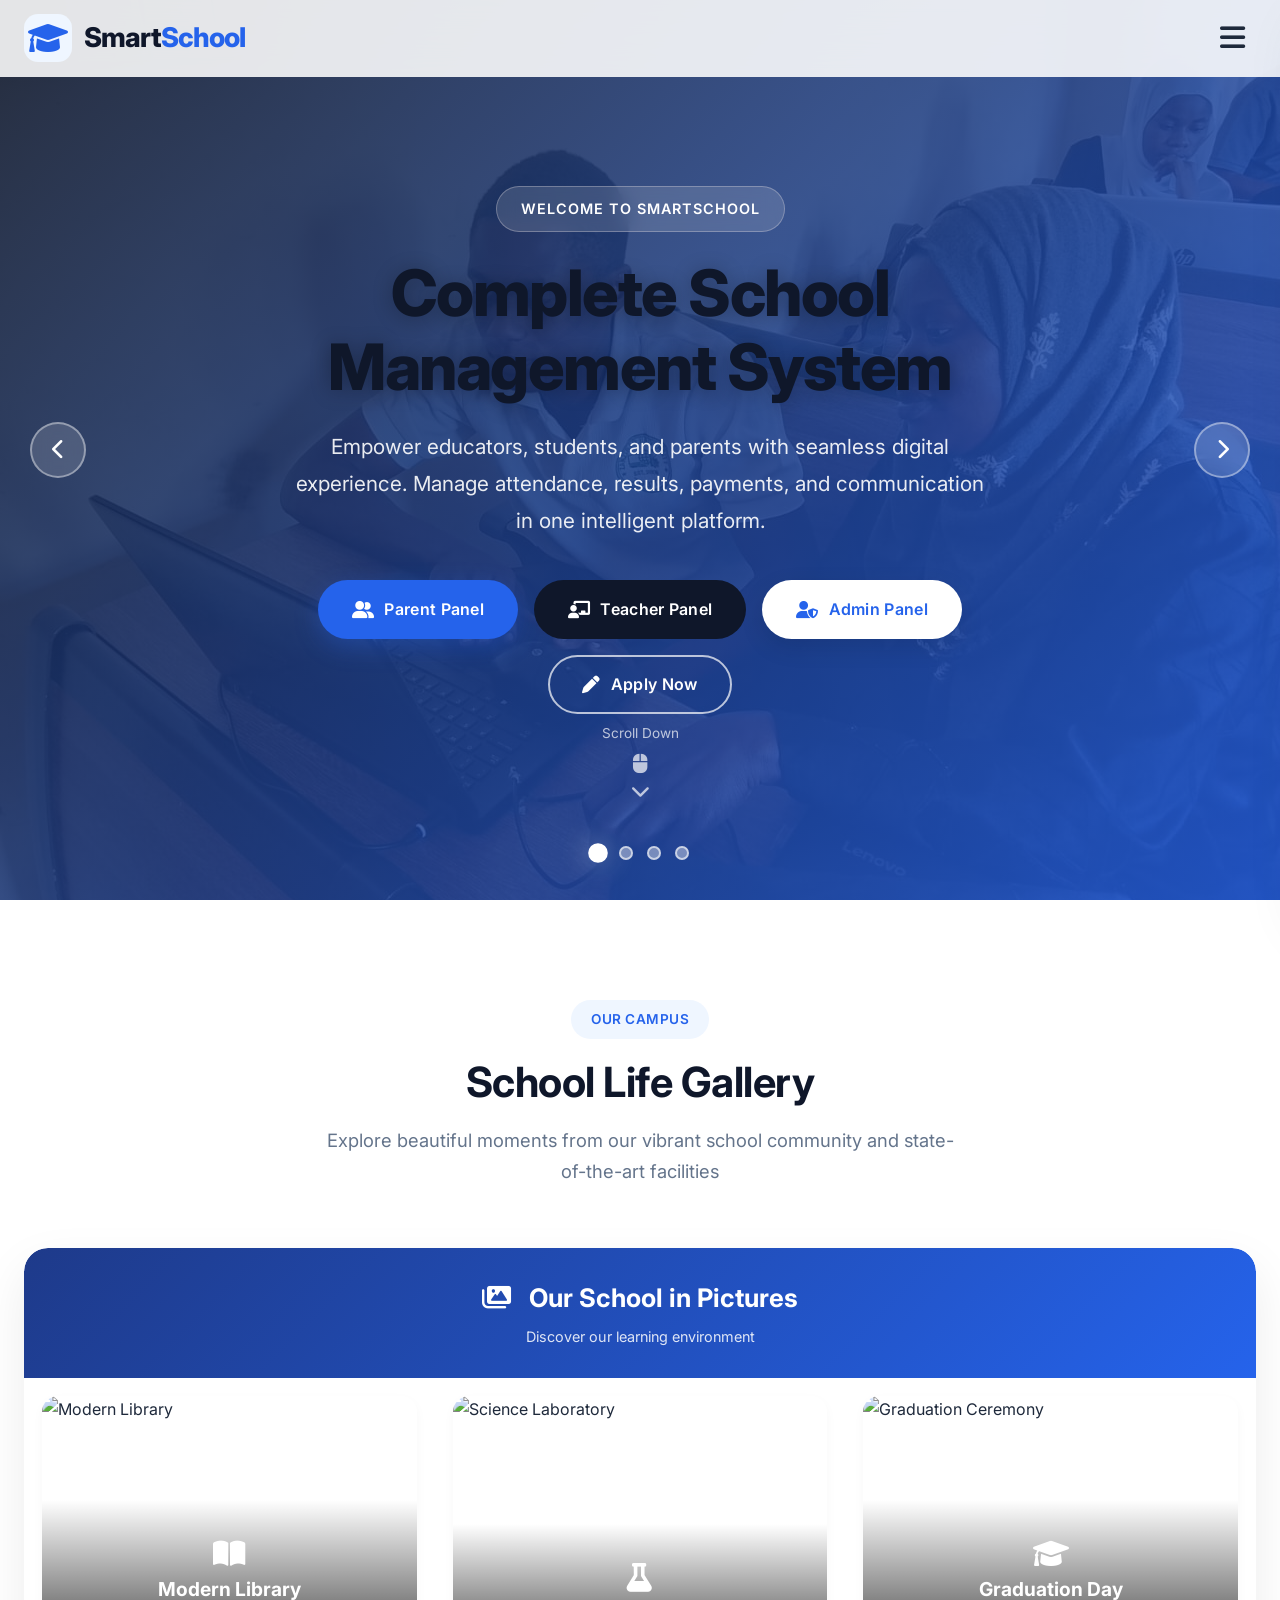
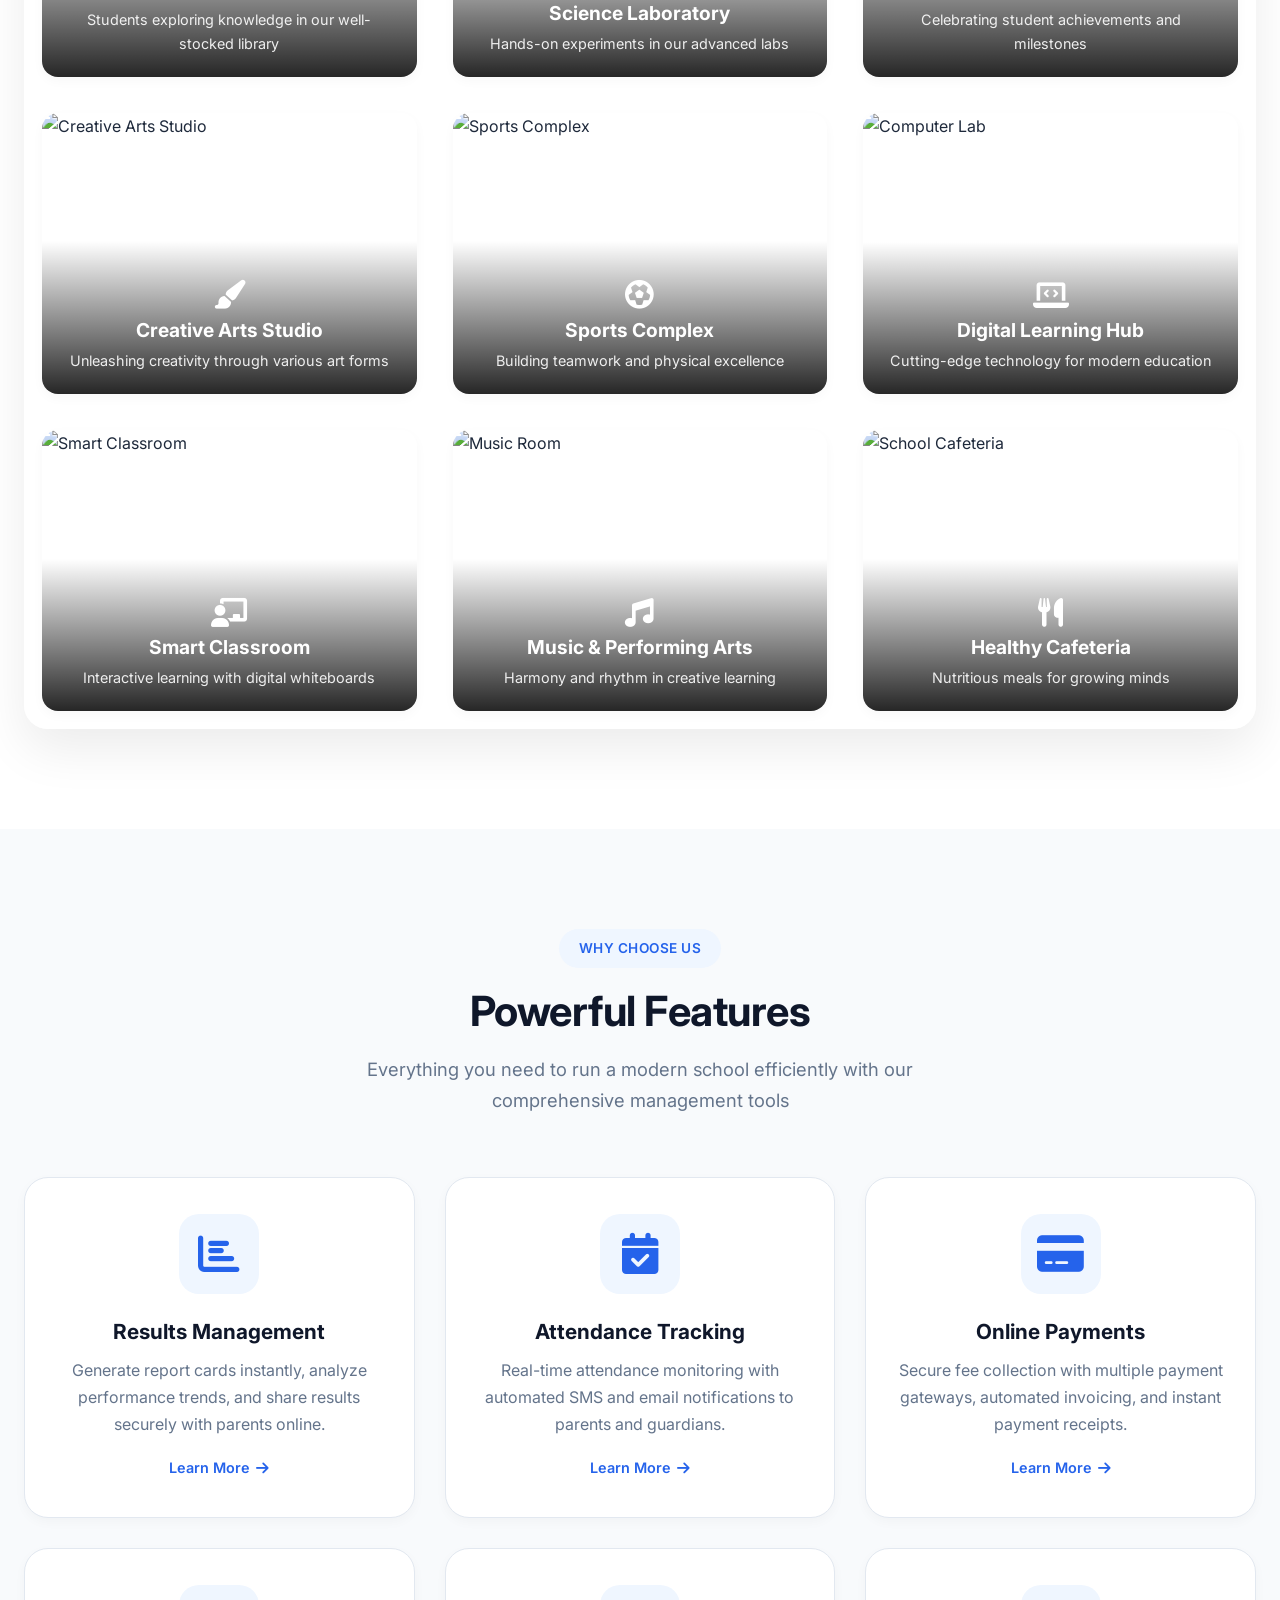
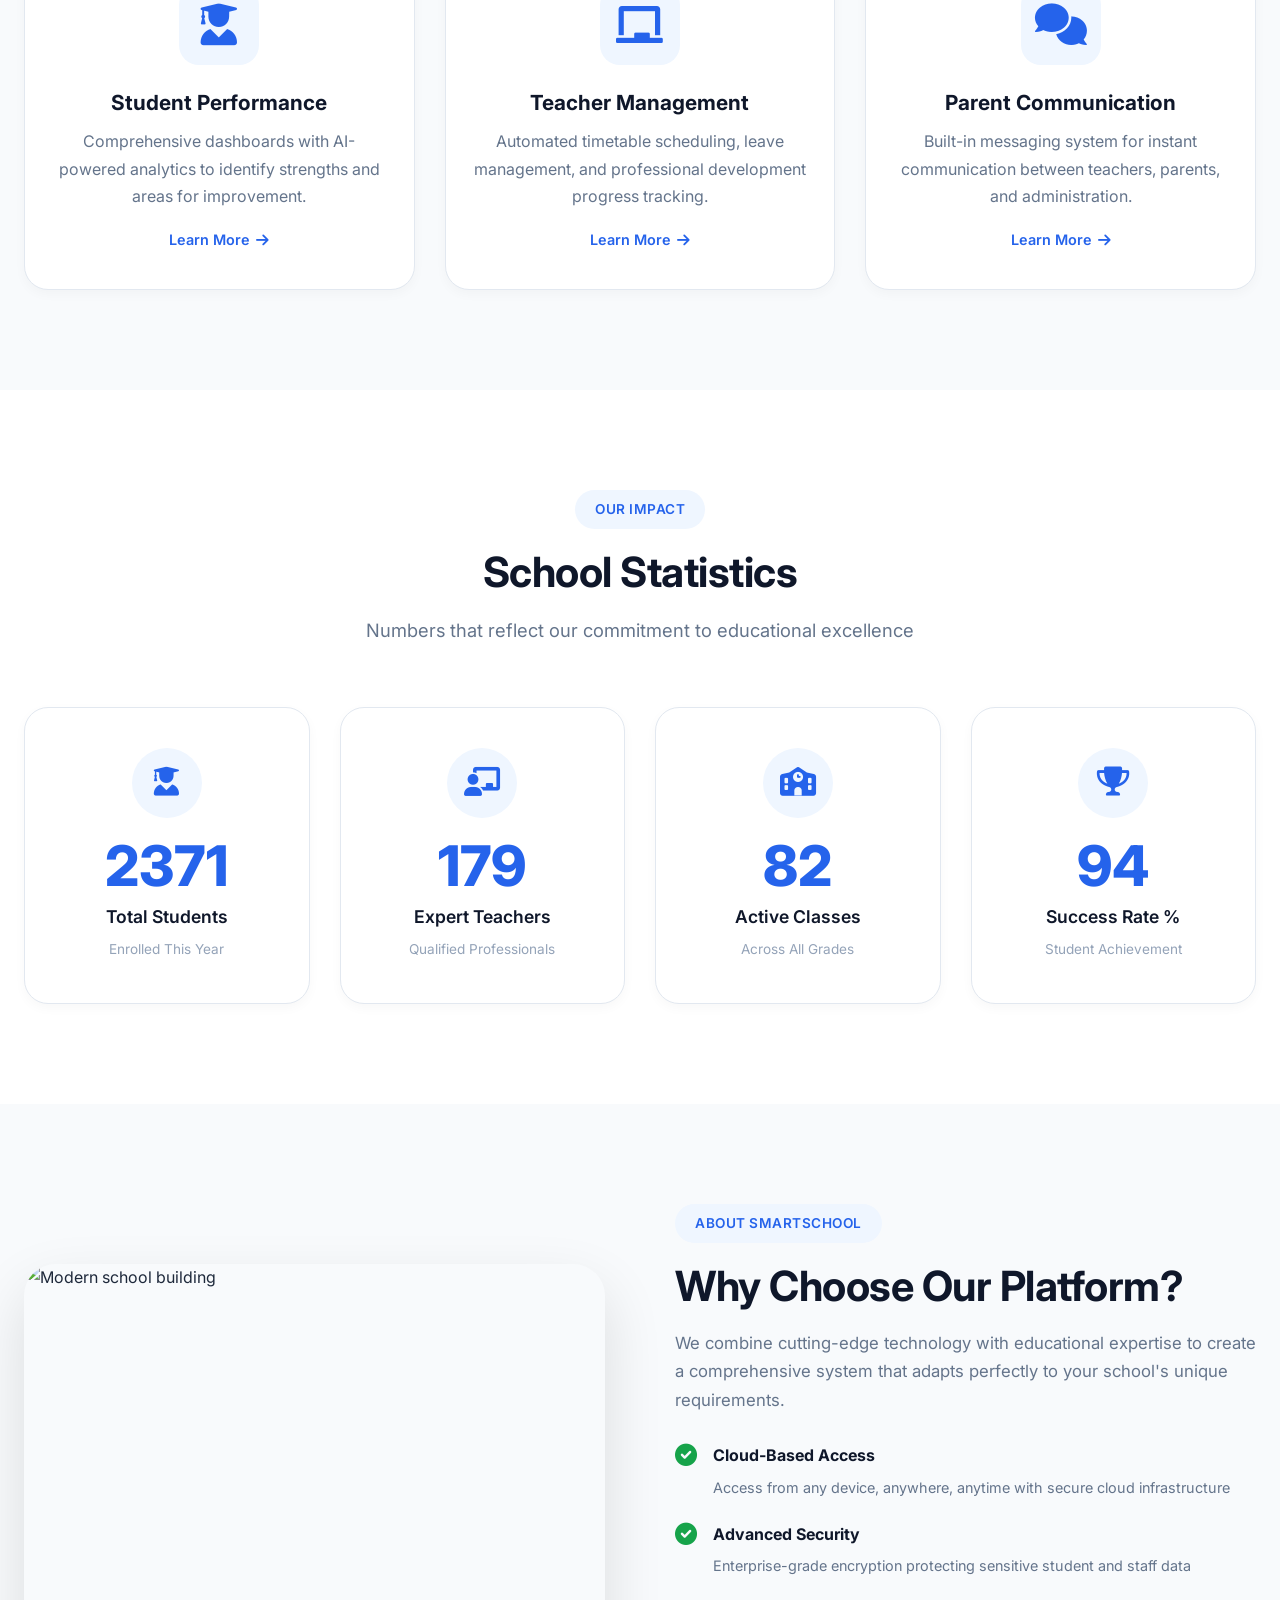
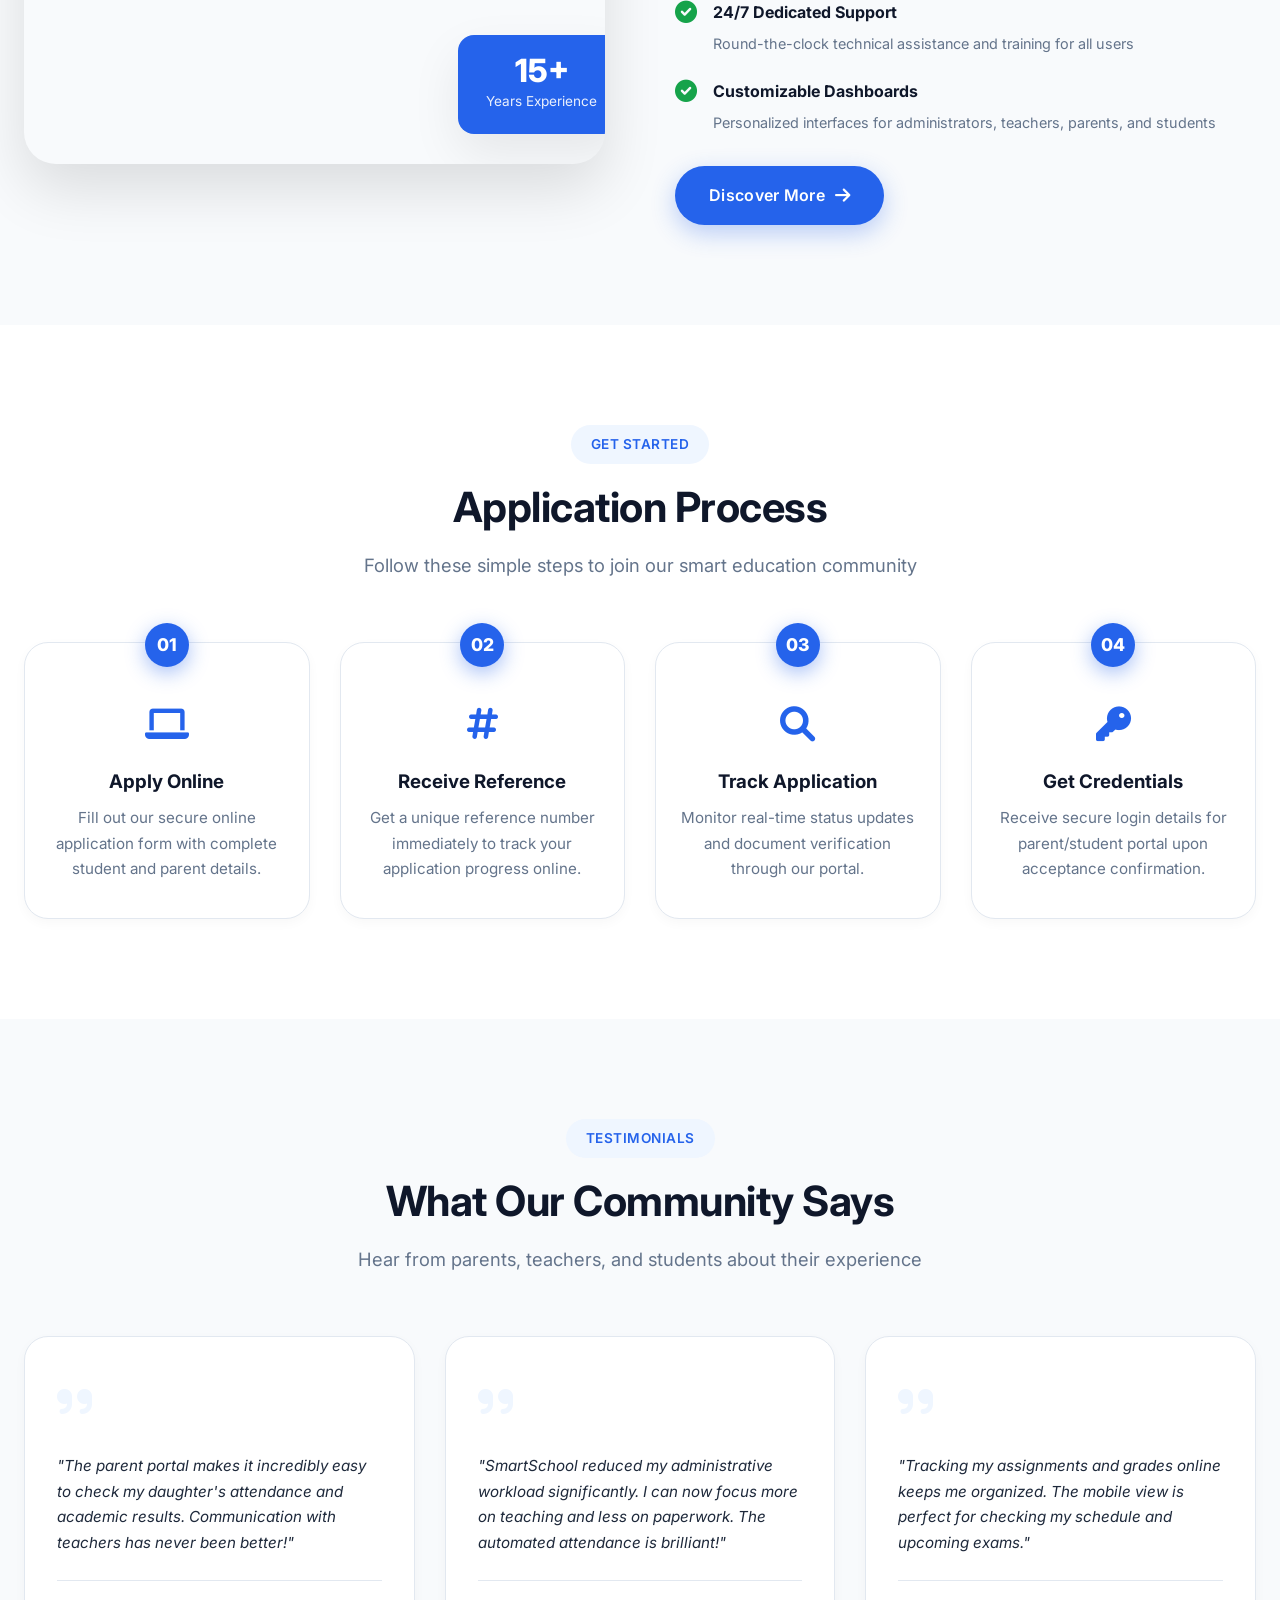
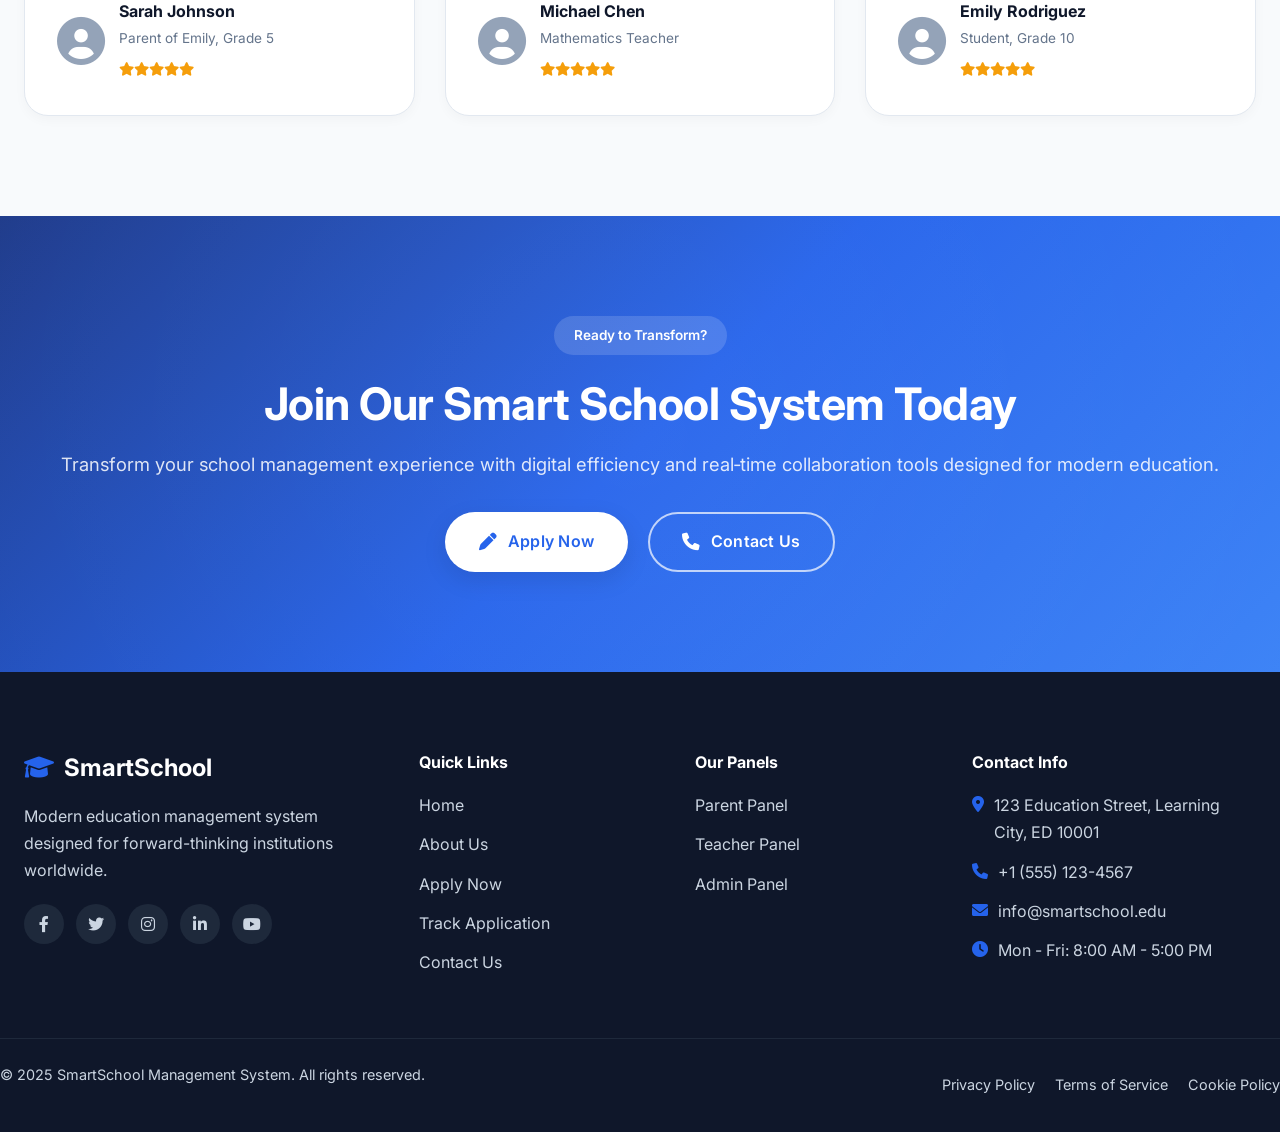
==== commit 45e0d7dc: "auth in index updates" ====
--- a/index.html
+++ b/index.html
@@ -42,7 +42,7 @@
       <li><a href="index.html" class="nav-link active"><i class="fas fa-home"></i> Home</a></li>
       <li><a href="about.html" class="nav-link"><i class="fas fa-info-circle"></i> About Us</a></li>
       <li><a href="contact.html" class="nav-link"><i class="fas fa-envelope"></i> Contact Us</a></li>
-      <li><a href="application.html" class="nav-link"><i class="fas fa-file-alt"></i> Application</a></li>
+      <li><a href="aplication.html" class="nav-link"><i class="fas fa-file-alt"></i> Application</a></li>
       <li><a href="track.html" class="nav-link"><i class="fas fa-search"></i> Track Application</a></li>
       <li class="nav-divider"></li>
       <li><a href="parent-panel.html" class="nav-link panel-link"><i class="fas fa-user-friends"></i> Parent Panel</a></li>
@@ -57,7 +57,7 @@
     <section class="hero" id="home">
       <div class="hero-slider">
         <!-- Slide 1 -->
-        <div class="hero-slide active" style="background-image: url('https://images.unsplash.com/photo-1497633762265-9d179a990aa6?ixlib=rb-4.0.3&auto=format&fit=crop&w=1470&q=80');">
+        <div class="hero-slide active" style="background-image: url('image/2.jpg');">
           <div class="hero-overlay"></div>
           <div class="hero-content">
             <span class="hero-badge">Welcome to SmartSchool</span>
@@ -67,13 +67,13 @@
               <a href="parent-panel.html" class="btn btn-primary"><i class="fas fa-user-friends"></i> Parent Panel</a>
               <a href="teacher-panel.html" class="btn btn-secondary"><i class="fas fa-chalkboard-teacher"></i> Teacher Panel</a>
               <a href="admin-panel.html" class="btn btn-accent"><i class="fas fa-user-shield"></i> Admin Panel</a>
-              <a href="application.html" class="btn btn-outline-light"><i class="fas fa-pen"></i> Apply Now</a>
+              <a href="aplication.html" class="btn btn-outline-light"><i class="fas fa-pen"></i> Apply Now</a>
             </div>
           </div>
         </div>
 
         <!-- Slide 2 -->
-        <div class="hero-slide" style="background-image: url('https://images.unsplash.com/photo-1523050854058-8df90910e94e?ixlib=rb-4.0.3&auto=format&fit=crop&w=1470&q=80');">
+        <div class="hero-slide" style="background-image: url('/image/2.jpg');">
           <div class="hero-overlay"></div>
           <div class="hero-content">
             <span class="hero-badge">Quality Education</span>
@@ -83,13 +83,13 @@
               <a href="parent-panel.html" class="btn btn-primary"><i class="fas fa-user-friends"></i> Parent Panel</a>
               <a href="teacher-panel.html" class="btn btn-secondary"><i class="fas fa-chalkboard-teacher"></i> Teacher Panel</a>
               <a href="admin-panel.html" class="btn btn-accent"><i class="fas fa-user-shield"></i> Admin Panel</a>
-              <a href="application.html" class="btn btn-outline-light"><i class="fas fa-pen"></i> Apply Now</a>
+              <a href="aplication.html" class="btn btn-outline-light"><i class="fas fa-pen"></i> Apply Now</a>
             </div>
           </div>
         </div>
 
         <!-- Slide 3 -->
-        <div class="hero-slide" style="background-image: url('https://images.unsplash.com/photo-1423666639041-f56000c27a9a?ixlib=rb-4.0.3&auto=format&fit=crop&w=1470&q=80');">
+        <div class="hero-slide" style="background-image: url('/image/1.jpg');">
           <div class="hero-overlay"></div>
           <div class="hero-content">
             <span class="hero-badge">Digital Excellence</span>
@@ -99,7 +99,7 @@
               <a href="parent-panel.html" class="btn btn-primary"><i class="fas fa-user-friends"></i> Parent Panel</a>
               <a href="teacher-panel.html" class="btn btn-secondary"><i class="fas fa-chalkboard-teacher"></i> Teacher Panel</a>
               <a href="admin-panel.html" class="btn btn-accent"><i class="fas fa-user-shield"></i> Admin Panel</a>
-              <a href="application.html" class="btn btn-outline-light"><i class="fas fa-pen"></i> Apply Now</a>
+              <a href="aplication.html" class="btn btn-outline-light"><i class="fas fa-pen"></i> Apply Now</a>
             </div>
           </div>
         </div>
@@ -115,7 +115,7 @@
               <a href="parent-panel.html" class="btn btn-primary"><i class="fas fa-user-friends"></i> Parent Panel</a>
               <a href="teacher-panel.html" class="btn btn-secondary"><i class="fas fa-chalkboard-teacher"></i> Teacher Panel</a>
               <a href="admin-panel.html" class="btn btn-accent"><i class="fas fa-user-shield"></i> Admin Panel</a>
-              <a href="application.html" class="btn btn-outline-light"><i class="fas fa-pen"></i> Apply Now</a>
+              <a href="aplication.html" class="btn btn-outline-light"><i class="fas fa-pen"></i> Apply Now</a>
             </div>
           </div>
         </div>
@@ -532,7 +532,7 @@
         <h2>Join Our Smart School System Today</h2>
         <p>Transform your school management experience with digital efficiency and real‑time collaboration tools designed for modern education.</p>
         <div class="cta-buttons">
-          <a href="application.html" class="btn btn-light"><i class="fas fa-pen"></i> Apply Now</a>
+          <a href="aplication.html" class="btn btn-light"><i class="fas fa-pen"></i> Apply Now</a>
           <a href="contact.html" class="btn btn-outline-light"><i class="fas fa-phone"></i> Contact Us</a>
         </div>
       </div>
@@ -558,7 +558,7 @@
         <ul>
           <li><a href="index.html">Home</a></li>
           <li><a href="about.html">About Us</a></li>
-          <li><a href="application.html">Apply Now</a></li>
+          <li><a href="aplication.html">Apply Now</a></li>
           <li><a href="track.html">Track Application</a></li>
           <li><a href="contact.html">Contact Us</a></li>
         </ul>
--- a/css/index.css
+++ b/css/index.css
@@ -388,8 +388,8 @@
 .hero-badge {
   display: inline-block;
   padding: 10px 24px;
-  background: rgba(255, 255, 255, 0.15);
-  border: 1px solid rgba(255, 255, 255, 0.3);
+  background: rgba(248, 247, 247, 0.15);
+  border: 1px solid rgba(241, 231, 231, 0.3);
   border-radius: 50px;
   font-size: 0.9rem;
   font-weight: 600;
